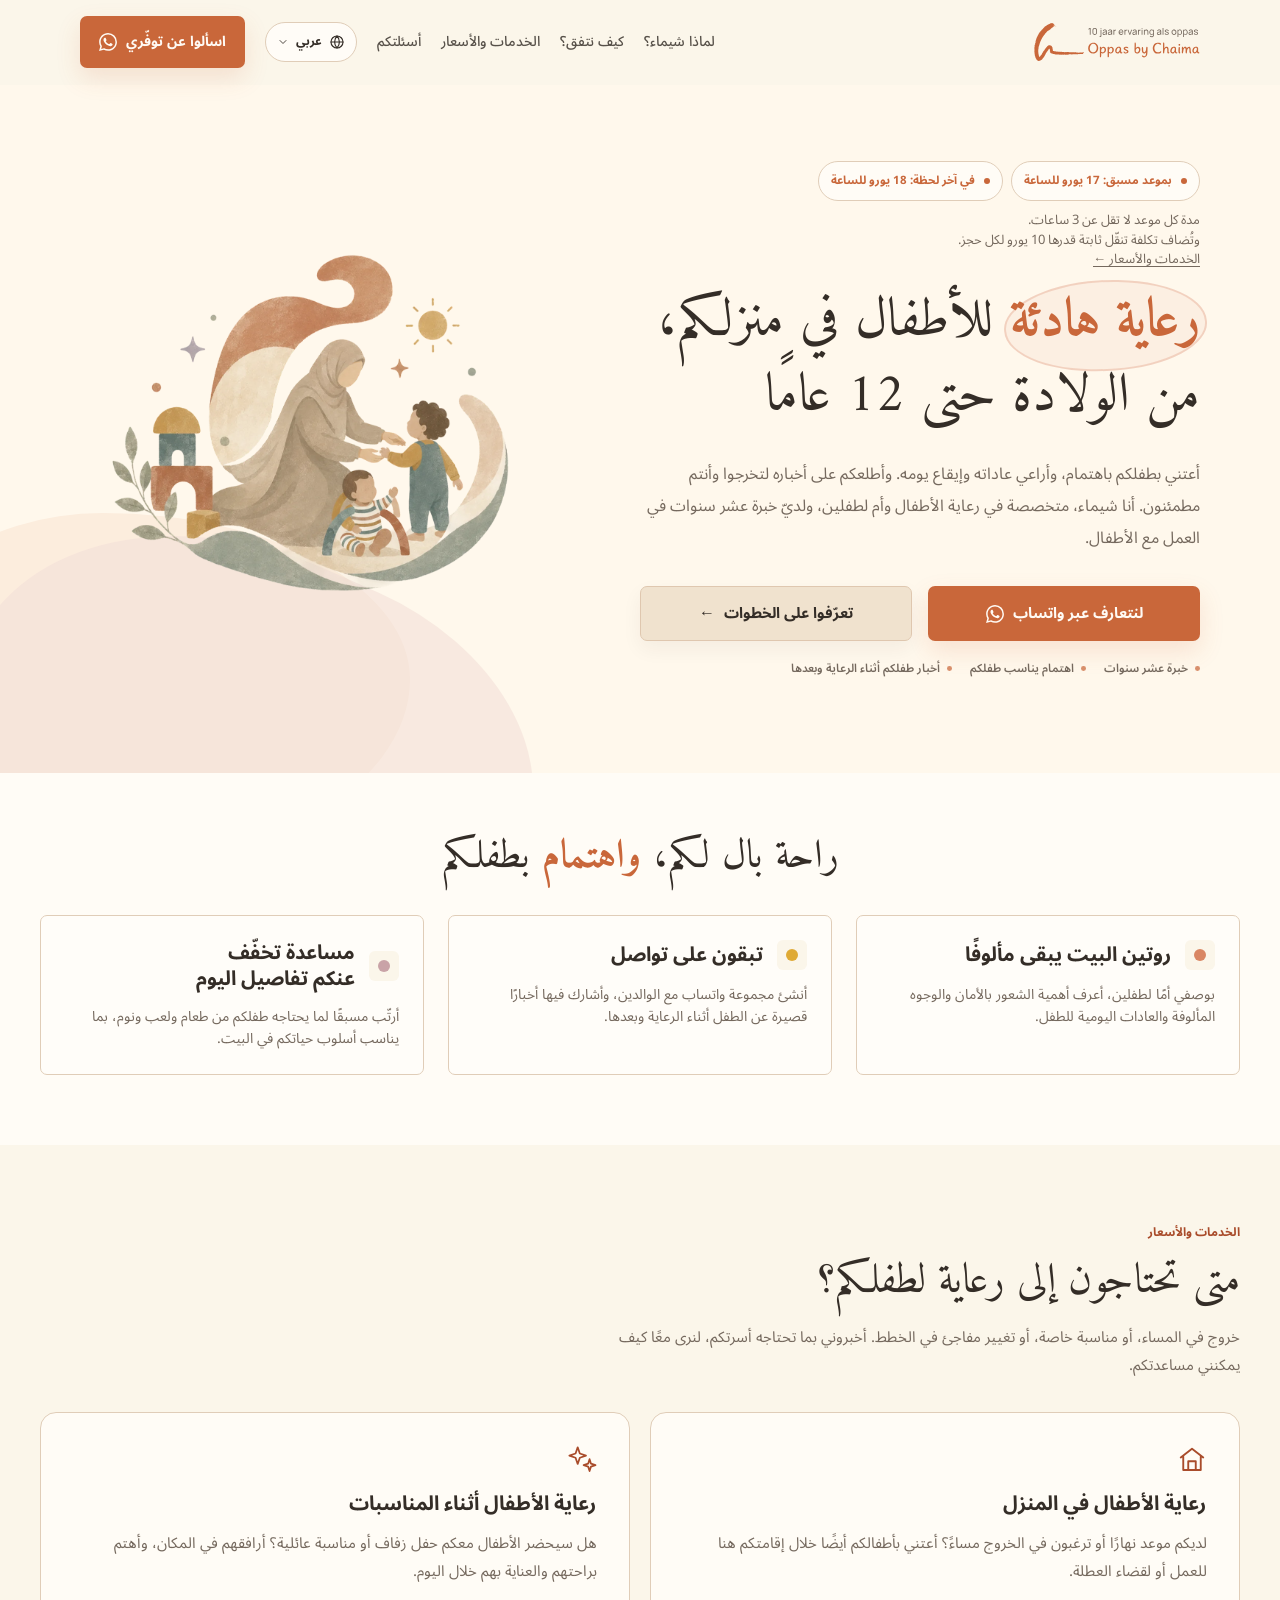
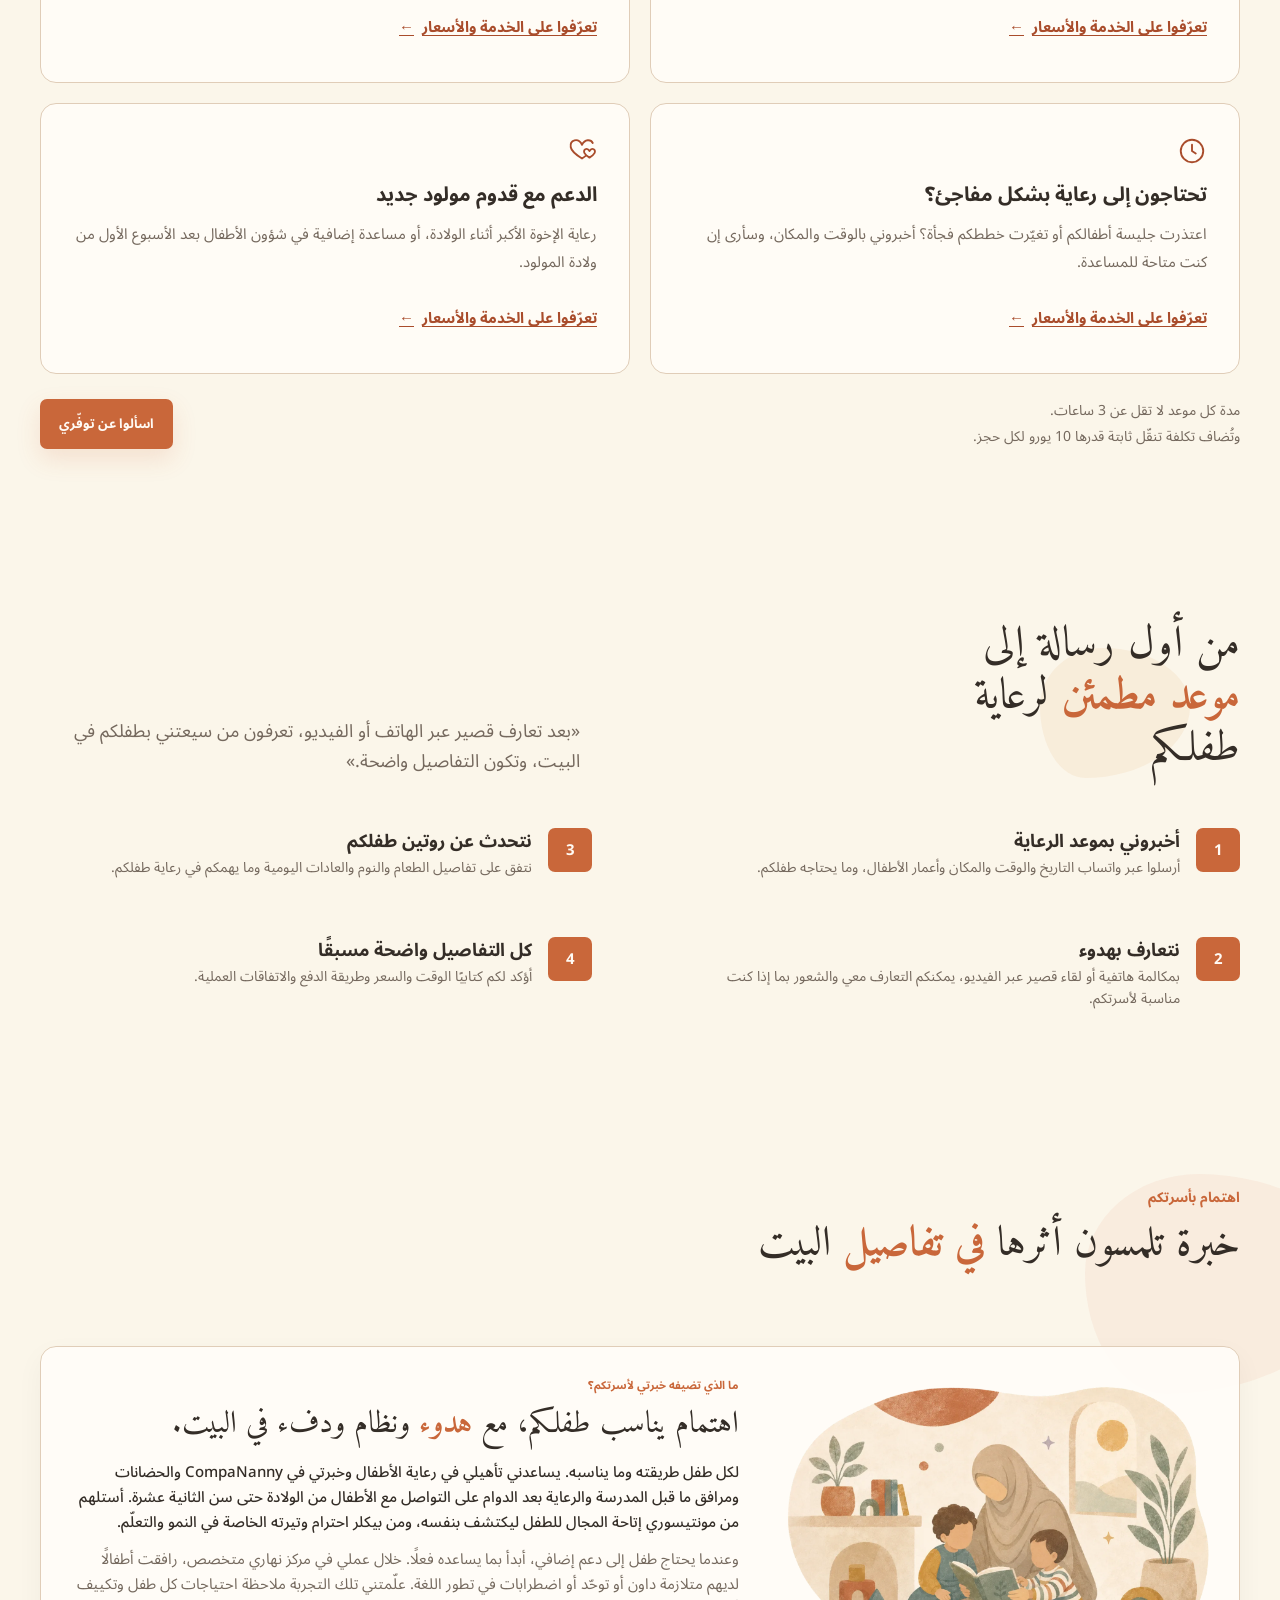
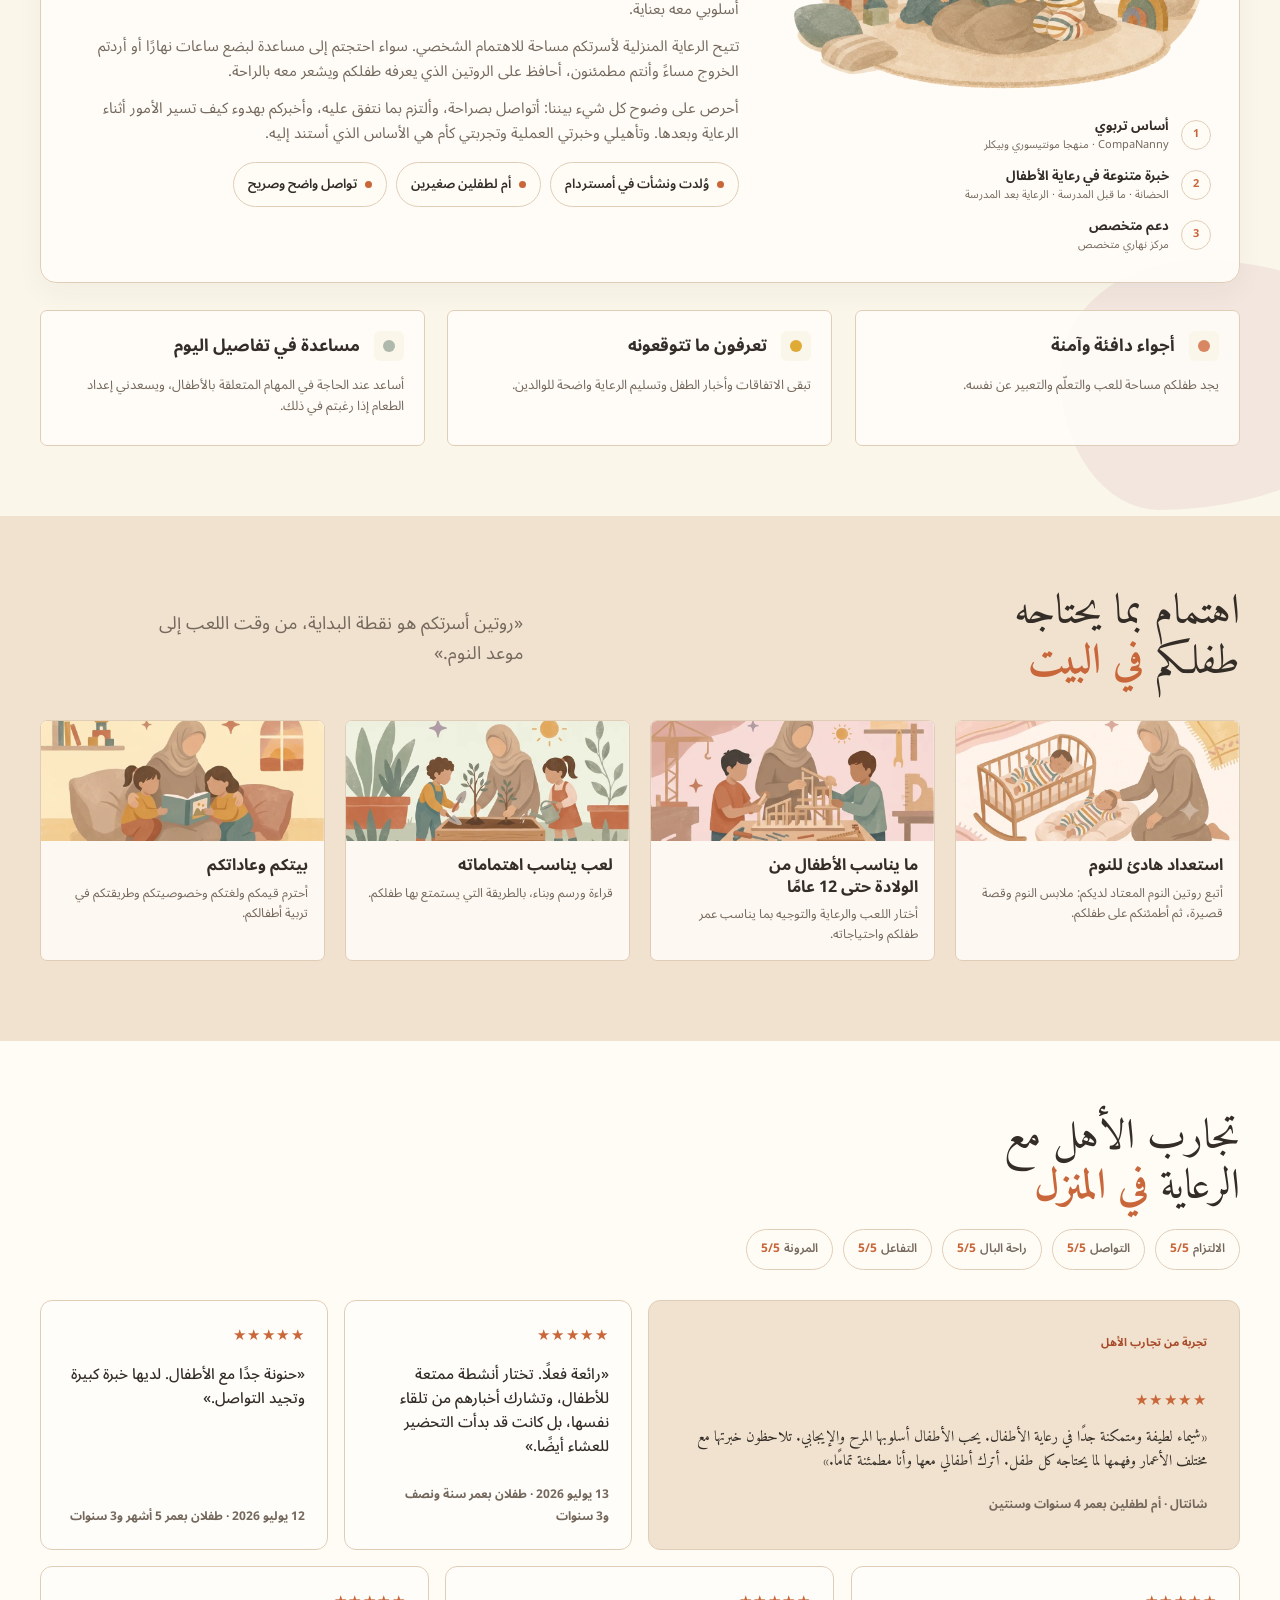
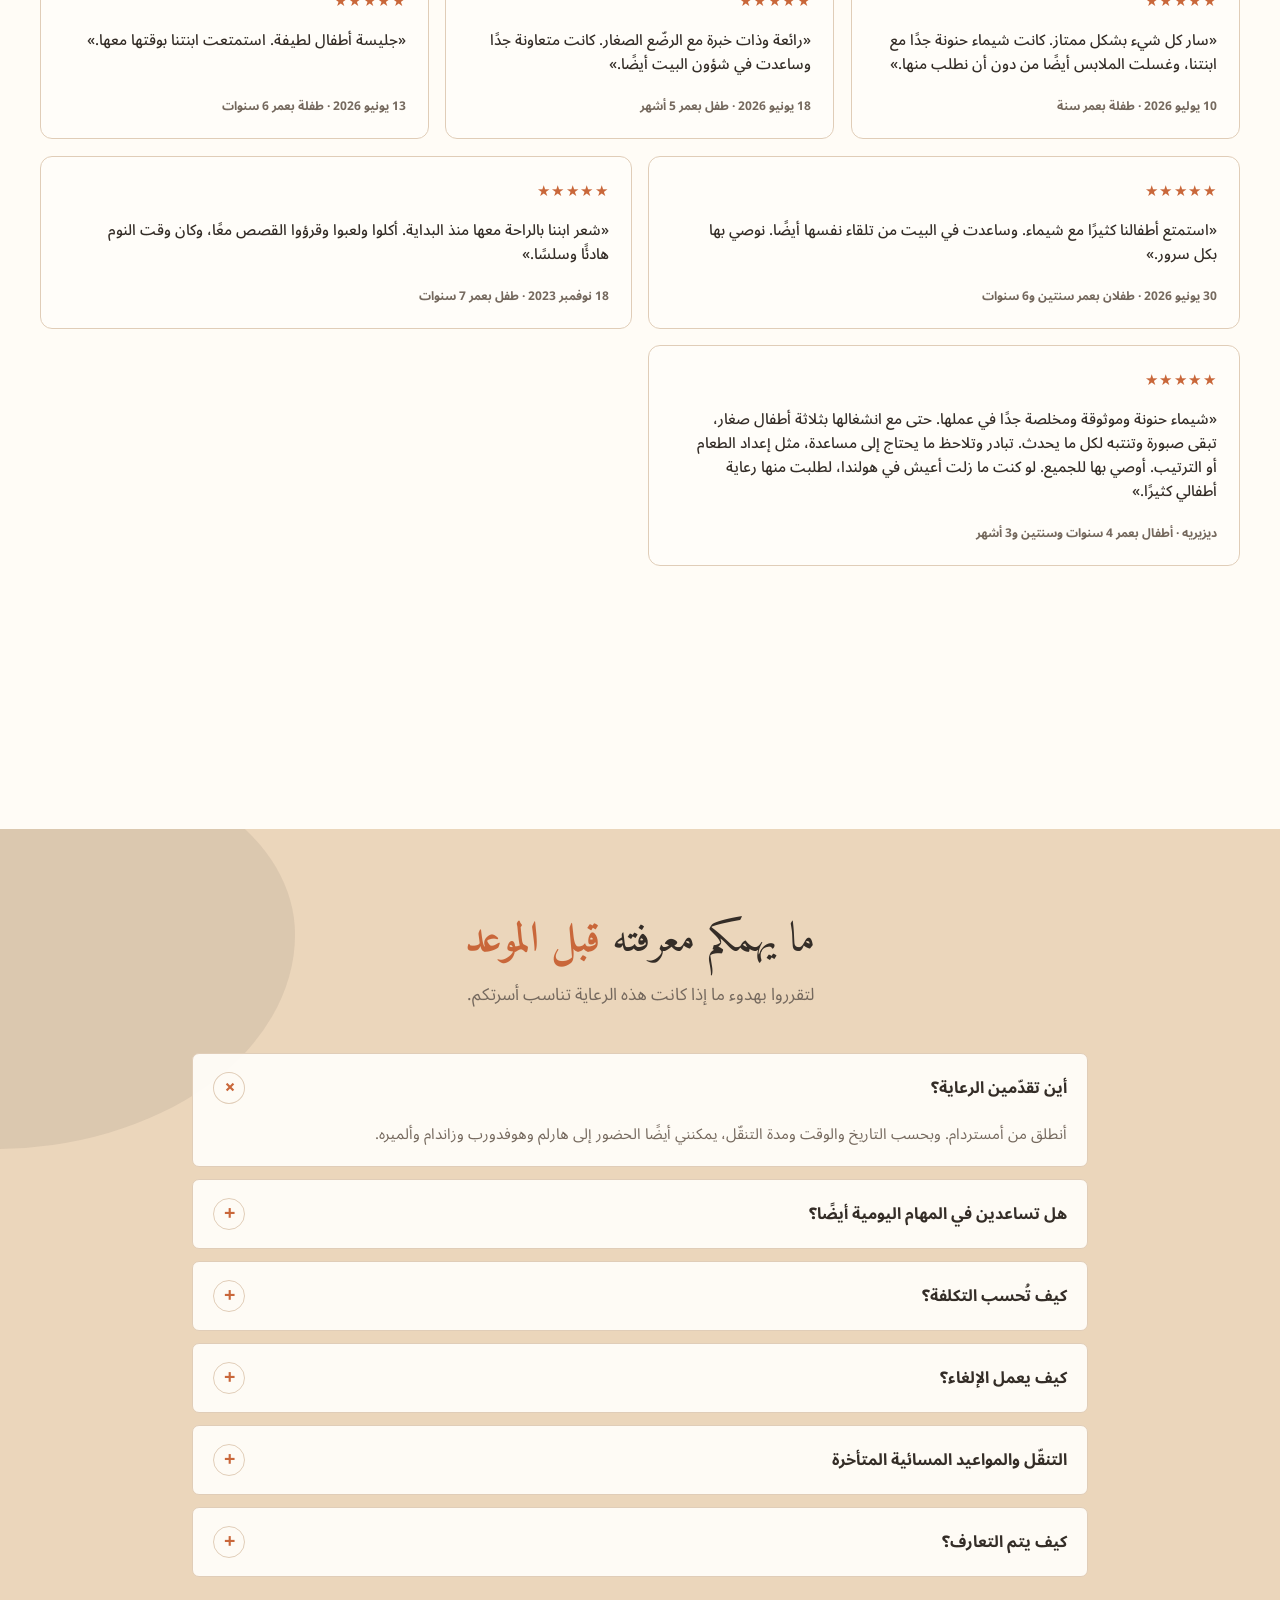
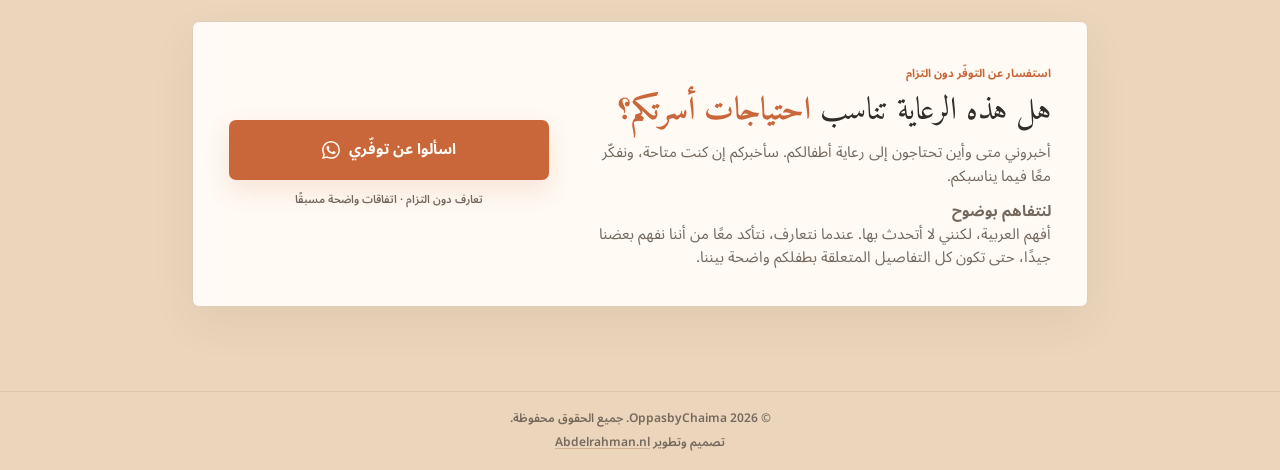
==== ar/index.html @ d1f54bb9 "Welcome expat and holiday families within regular babysitting services" ====
<!doctype html>
<html lang="ar" dir="rtl">
  <head>
    <meta charset="utf-8">
    <meta name="viewport" content="width=device-width, initial-scale=1">
    <title>رعاية الأطفال في أمستردام وما حولها | Oppas by Chaima</title>
    <meta name="description" content="رعاية شخصية للأطفال مع شيماء في أمستردام وما حولها، من الولادة حتى 12 عامًا. خبرة عشر سنوات، واتفاقات واضحة، ومعلومات متاحة بالعربية.">
    <meta name="theme-color" content="#fff8ef">
    <meta property="og:site_name" content="Oppas by Chaima">
    <meta property="og:title" content="رعاية الأطفال في أمستردام وما حولها | Oppas by Chaima">
    <meta property="og:description" content="رعاية شخصية للأطفال مع شيماء في أمستردام وما حولها، من الولادة حتى 12 عامًا. خبرة عشر سنوات، واتفاقات واضحة، ومعلومات متاحة بالعربية.">
    <meta property="og:type" content="website">
    <meta property="og:url" content="https://oppasbychaima.nl/ar/">
    <meta property="og:locale" content="ar_AR">
    <meta property="og:locale:alternate" content="en_GB">
<meta property="og:locale:alternate" content="nl_NL">
    <meta property="og:locale:alternate" content="fr_FR">
    <meta property="og:image" content="https://oppasbychaima.nl/assets/og-chaima.jpg">
    <meta property="og:image:width" content="1200">
    <meta property="og:image:height" content="630">
    <meta property="og:image:alt" content="شيماء تعتني بالأطفال في أجواء هادئة">
    <meta name="twitter:card" content="summary_large_image">
    <link rel="alternate" hreflang="nl-NL" href="https://oppasbychaima.nl/">
<link rel="alternate" hreflang="en" href="https://oppasbychaima.nl/en/">
<link rel="alternate" hreflang="fr" href="https://oppasbychaima.nl/fr/">
<link rel="alternate" hreflang="ar" href="https://oppasbychaima.nl/ar/">
<link rel="alternate" hreflang="x-default" href="https://oppasbychaima.nl/">
<link rel="canonical" href="https://oppasbychaima.nl/ar/">
    <link rel="icon" href="/assets/favicon.svg" type="image/svg+xml" sizes="any">
    <link rel="icon" href="/assets/favicon-96.png" type="image/png" sizes="96x96">
    <link rel="apple-touch-icon" href="/assets/apple-touch-icon.png" sizes="180x180">
    <link rel="preconnect" href="https://fonts.googleapis.com">
    <link rel="preconnect" href="https://fonts.gstatic.com" crossorigin>
    <link href="https://fonts.googleapis.com/css2?family=Amiri:wght@400;700&amp;family=Noto+Sans+Arabic:wght@400;500;600;700&amp;family=Fraunces:ital,opsz,wght@0,9..144,400;0,9..144,600;1,9..144,400;1,9..144,600&amp;family=Manrope:wght@400;500;600;700&amp;display=swap" rel="stylesheet">
    <link rel="stylesheet" href="/style.css?v=20261028-spacing">
    <script type="application/ld+json">
{
  "@context": "https://schema.org",
  "@graph": [
    {
      "@type": "WebSite",
      "@id": "https://oppasbychaima.nl/#website",
      "url": "https://oppasbychaima.nl/",
      "name": "Oppas by Chaima",
      "alternateName": "OppasbyChaima.nl",
      "inLanguage": [
        "nl-NL",
        "en-GB",
        "fr-FR",
        "ar"
      ]
    },
    {
      "@type": "LocalBusiness",
      "@id": "https://oppasbychaima.nl/#business",
      "url": "https://oppasbychaima.nl/",
      "name": "Oppas by Chaima",
      "description": "رعاية شخصية للأطفال مع شيماء في أمستردام وما حولها، من الولادة حتى 12 عامًا. خبرة عشر سنوات، واتفاقات واضحة، ومعلومات متاحة بالعربية.",
      "logo": "https://oppasbychaima.nl/assets/logo-lockup-v2.svg",
      "image": "https://oppasbychaima.nl/assets/og-chaima.jpg",
      "telephone": "+31648703092",
      "priceRange": "17–25 يورو للساعة",
      "founder": {
        "@id": "https://oppasbychaima.nl/#chaima"
      },
      "areaServed": [
        {
          "@type": "City",
          "name": "Amsterdam"
        },
        {
          "@type": "City",
          "name": "Haarlem"
        },
        {
          "@type": "City",
          "name": "Hoofddorp"
        },
        {
          "@type": "City",
          "name": "Zaandam"
        },
        {
          "@type": "City",
          "name": "Almere"
        }
      ],
      "contactPoint": {
        "@type": "ContactPoint",
        "telephone": "+31648703092",
        "contactType": "customer service",
        "availableLanguage": [
          "Dutch",
          "English",
          "French"
        ]
      }
    },
    {
      "@type": "Person",
      "@id": "https://oppasbychaima.nl/#chaima",
      "name": "شيماء",
      "jobTitle": "متخصصة في رعاية الأطفال",
      "knowsLanguage": [
        "nl",
        "en",
        "fr",
        "ar"
      ],
      "worksFor": {
        "@id": "https://oppasbychaima.nl/#business"
      }
    },
    {
      "@type": "WebPage",
      "@id": "https://oppasbychaima.nl/ar/#webpage",
      "url": "https://oppasbychaima.nl/ar/",
      "name": "رعاية الأطفال في أمستردام وما حولها | Oppas by Chaima",
      "description": "رعاية شخصية للأطفال مع شيماء في أمستردام وما حولها، من الولادة حتى 12 عامًا. خبرة عشر سنوات، واتفاقات واضحة، ومعلومات متاحة بالعربية.",
      "inLanguage": "ar",
      "isPartOf": {
        "@id": "https://oppasbychaima.nl/#website"
      },
      "about": {
        "@id": "https://oppasbychaima.nl/#business"
      }
    }
  ]
}
</script>
  </head>
  <body>
    <a class="skip-link" href="#main">انتقل إلى المحتوى</a>

    <header class="site-header" data-header>
      <nav class="nav container" aria-label="القائمة الرئيسية">
        <a class="brand" href="#top" aria-label="الصفحة الرئيسية لـ Oppas by Chaima">
          <img src="/assets/logo-lockup-v2.svg" width="166" height="38" alt="Oppas by Chaima — خبرة عشر سنوات في رعاية الأطفال">
        </a>

        <details class="language-switcher language-switcher-mobile">
          <summary aria-label="اختاروا اللغة، اللغة الحالية العربية"><svg class="language-globe" viewBox="0 0 24 24" aria-hidden="true"><circle cx="12" cy="12" r="9"></circle><path d="M3 12h18M12 3c2.4 2.5 3.6 5.5 3.6 9S14.4 18.5 12 21M12 3C9.6 5.5 8.4 8.5 8.4 12S9.6 18.5 12 21"></path></svg><span>عربي</span><svg class="language-chevron" viewBox="0 0 24 24" aria-hidden="true"><path d="m6 9 6 6 6-6"></path></svg></summary>
          <div class="language-options"><a href="/" lang="nl" hreflang="nl"><span class="language-flag" aria-hidden="true">🇳🇱</span><strong>NL</strong><span>Nederlands</span></a><a href="/en/" lang="en" hreflang="en"><span class="language-flag" aria-hidden="true">🇬🇧</span><strong>EN</strong><span>English</span></a><a href="/fr/" lang="fr" hreflang="fr"><span class="language-flag" aria-hidden="true">🇫🇷</span><strong>FR</strong><span>Français</span></a><a href="/ar/" lang="ar" hreflang="ar" aria-current="page"><span class="language-flag" aria-hidden="true">🇲🇦</span><strong>AR</strong><span>العربية</span></a></div>
        </details>

        <button class="nav-toggle" type="button" aria-expanded="false" aria-controls="nav-menu" data-nav-toggle>
          <span class="sr-only">افتح القائمة</span>
          <span></span>
          <span></span>
        </button>

        <div class="nav-menu" id="nav-menu" data-nav-menu>
          <a href="#vertrouwen">لماذا شيماء؟</a>
          <a href="#werkwijze">كيف نتفق؟</a>
          <a href="/ar/services/">الخدمات والأسعار</a>
          <a href="#vragen">أسئلتكم</a>
          <details class="language-switcher language-switcher-desktop">
            <summary aria-label="اختاروا اللغة، اللغة الحالية العربية"><svg class="language-globe" viewBox="0 0 24 24" aria-hidden="true"><circle cx="12" cy="12" r="9"></circle><path d="M3 12h18M12 3c2.4 2.5 3.6 5.5 3.6 9S14.4 18.5 12 21M12 3C9.6 5.5 8.4 8.5 8.4 12S9.6 18.5 12 21"></path></svg><span>عربي</span><svg class="language-chevron" viewBox="0 0 24 24" aria-hidden="true"><path d="m6 9 6 6 6-6"></path></svg></summary>
            <div class="language-options"><a href="/" lang="nl" hreflang="nl"><span class="language-flag" aria-hidden="true">🇳🇱</span><strong>NL</strong><span>Nederlands</span></a><a href="/en/" lang="en" hreflang="en"><span class="language-flag" aria-hidden="true">🇬🇧</span><strong>EN</strong><span>English</span></a><a href="/fr/" lang="fr" hreflang="fr"><span class="language-flag" aria-hidden="true">🇫🇷</span><strong>FR</strong><span>Français</span></a><a href="/ar/" lang="ar" hreflang="ar" aria-current="page"><span class="language-flag" aria-hidden="true">🇲🇦</span><strong>AR</strong><span>العربية</span></a></div>
          </details>
          <a class="btn btn-primary nav-cta" data-whatsapp="kennismaking" href="https://wa.me/31648703092?text=%D9%85%D8%B1%D8%AD%D8%A8%D9%8B%D8%A7%20%D8%B4%D9%8A%D9%85%D8%A7%D8%A1%D8%8C%20%D8%A3%D9%88%D8%AF%20%D8%A7%D9%84%D8%A7%D8%B3%D8%AA%D9%81%D8%B3%D8%A7%D8%B1%20%D8%B9%D9%86%20%D8%AA%D9%88%D9%81%D9%91%D8%B1%D9%83%20%D9%84%D8%B1%D8%B9%D8%A7%D9%8A%D8%A9%20%D8%A7%D9%84%D8%A3%D8%B7%D9%81%D8%A7%D9%84." target="_blank" rel="noopener">
            <span class="cta-long">اسألوا عن توفّري</span><span class="cta-short">اسألوا عن توفّري</span>
            <span class="wa-icon" aria-hidden="true"><svg viewBox="0 0 24 24" role="img" focusable="false"><path d="M17.472 14.382c-.297-.149-1.758-.867-2.03-.967-.273-.099-.471-.148-.67.15-.197.297-.767.966-.94 1.164-.173.199-.347.223-.644.074-.297-.148-1.255-.462-2.39-1.475-.883-.788-1.48-1.761-1.653-2.059-.173-.297-.018-.458.13-.606.134-.133.298-.347.446-.52.149-.174.198-.298.298-.497.099-.198.05-.372-.025-.521-.075-.148-.669-1.611-.916-2.206-.242-.579-.487-.5-.669-.51-.173-.009-.371-.011-.57-.011-.198 0-.52.074-.792.372-.272.297-1.04 1.016-1.04 2.479 0 1.463 1.065 2.875 1.213 3.074.149.198 2.095 3.2 5.076 4.487.709.306 1.262.489 1.694.626.712.227 1.36.195 1.872.118.571-.085 1.758-.719 2.006-1.413.248-.694.248-1.289.173-1.413-.074-.124-.272-.198-.57-.347m-5.421 7.403h-.004a9.87 9.87 0 0 1-5.031-1.378l-.361-.214-3.741.981.998-3.648-.235-.374a9.86 9.86 0 0 1-1.51-5.26c.001-5.45 4.436-9.884 9.888-9.884a9.821 9.821 0 0 1 6.988 2.895 9.825 9.825 0 0 1 2.897 6.988c-.003 5.45-4.437 9.884-9.889 9.884m8.413-18.297A11.815 11.815 0 0 0 12.05 0C5.495 0 .16 5.335.157 11.892c0 2.096.547 4.142 1.588 5.945L.057 24l6.305-1.654a11.882 11.882 0 0 0 5.683 1.448h.005c6.554 0 11.89-5.335 11.893-11.893a11.821 11.821 0 0 0-3.48-8.413Z"/></svg></span>
          </a>
        </div>
      </nav>
    </header>

    <main id="main">
      <section class="hero animate-section" id="top" aria-labelledby="hero-title">
        <div class="hero-pattern organic-bg-blob" aria-hidden="true"></div>
        <div class="container hero-grid">
          <div class="hero-content">
            <div class="hero-message">
              <div class="rate-notes reveal-item" aria-label="أسعار الساعة">
                <span>بموعد مسبق: 17 يورو للساعة</span>
                <span>في آخر لحظة: 18 يورو للساعة</span>
              </div>
              <p class="travel-note reveal-item">مدة كل موعد لا تقل عن 3 ساعات.<br>وتُضاف تكلفة تنقّل ثابتة قدرها 10 يورو لكل حجز.<br><a href="/ar/services/">الخدمات والأسعار ←</a></p>
              <h1 class="hero-title reveal-item" id="hero-title"><span class="highlight-word">رعاية هادئة</span> للأطفال في منزلكم، <span class="no-wrap">من الولادة حتى 12 عامًا</span></h1>
              <p class="hero-lead reveal-item">أعتني بطفلكم باهتمام، وأراعي عاداته وإيقاع يومه. وأطلعكم على أخباره لتخرجوا وأنتم مطمئنون. أنا شيماء، متخصصة في رعاية الأطفال وأم لطفلين، ولديّ خبرة عشر سنوات في العمل مع الأطفال.</p>
            </div>
            <div class="hero-actions reveal-item" aria-label="التواصل والتفاصيل">
              <a class="btn btn-primary" data-whatsapp="kennismaking" href="https://wa.me/31648703092?text=%D9%85%D8%B1%D8%AD%D8%A8%D9%8B%D8%A7%20%D8%B4%D9%8A%D9%85%D8%A7%D8%A1%D8%8C%20%D8%A3%D9%88%D8%AF%20%D8%A7%D9%84%D8%A7%D8%B3%D8%AA%D9%81%D8%B3%D8%A7%D8%B1%20%D8%B9%D9%86%20%D8%AA%D9%88%D9%81%D9%91%D8%B1%D9%83%20%D9%84%D8%B1%D8%B9%D8%A7%D9%8A%D8%A9%20%D8%A7%D9%84%D8%A3%D8%B7%D9%81%D8%A7%D9%84." target="_blank" rel="noopener">لنتعارف عبر واتساب <span class="wa-icon" aria-hidden="true"><svg viewBox="0 0 24 24" role="img" focusable="false"><path d="M17.472 14.382c-.297-.149-1.758-.867-2.03-.967-.273-.099-.471-.148-.67.15-.197.297-.767.966-.94 1.164-.173.199-.347.223-.644.074-.297-.148-1.255-.462-2.39-1.475-.883-.788-1.48-1.761-1.653-2.059-.173-.297-.018-.458.13-.606.134-.133.298-.347.446-.52.149-.174.198-.298.298-.497.099-.198.05-.372-.025-.521-.075-.148-.669-1.611-.916-2.206-.242-.579-.487-.5-.669-.51-.173-.009-.371-.011-.57-.011-.198 0-.52.074-.792.372-.272.297-1.04 1.016-1.04 2.479 0 1.463 1.065 2.875 1.213 3.074.149.198 2.095 3.2 5.076 4.487.709.306 1.262.489 1.694.626.712.227 1.36.195 1.872.118.571-.085 1.758-.719 2.006-1.413.248-.694.248-1.289.173-1.413-.074-.124-.272-.198-.57-.347m-5.421 7.403h-.004a9.87 9.87 0 0 1-5.031-1.378l-.361-.214-3.741.981.998-3.648-.235-.374a9.86 9.86 0 0 1-1.51-5.26c.001-5.45 4.436-9.884 9.888-9.884a9.821 9.821 0 0 1 6.988 2.895 9.825 9.825 0 0 1 2.897 6.988c-.003 5.45-4.437 9.884-9.889 9.884m8.413-18.297A11.815 11.815 0 0 0 12.05 0C5.495 0 .16 5.335.157 11.892c0 2.096.547 4.142 1.588 5.945L.057 24l6.305-1.654a11.882 11.882 0 0 0 5.683 1.448h.005c6.554 0 11.89-5.335 11.893-11.893a11.821 11.821 0 0 0-3.48-8.413Z"/></svg></span></a>
              <a class="btn btn-secondary hero-secondary" href="#werkwijze">تعرّفوا على الخطوات <span class="arrow-icon" aria-hidden="true">←</span></a>
            </div>
            <ul class="hero-assurances reveal-item" aria-label="ما يمكنكم توقعه"><li>خبرة عشر سنوات</li><li>اهتمام يناسب طفلكم</li><li>أخبار طفلكم أثناء الرعاية وبعدها</li></ul>
          </div>
          <figure class="hero-visual reveal-item"><img src="/assets/hero-transparent.webp" width="1260" height="954" alt="رسم لشيماء وهي تعتني بطفلين في المنزل" fetchpriority="high"></figure>
        </div>
      </section>

      <section class="trust section animate-section" id="vertrouwen" aria-labelledby="trust-title">
        <div class="container">
          <div class="section-heading center reveal-item"><h2 id="trust-title">راحة بال لكم، <span class="text-accent">واهتمام</span> بطفلكم</h2><p class="mobile-only">يحافظ طفلكم على روتينه المألوف في البيت، وتبقون على اطلاع بأخباره أثناء الرعاية وبعدها.</p></div>
          <div class="card-grid three">
            <article class="trust-card interactive-card reveal-item"><span class="icon-chip dot-peach" aria-hidden="true"></span><h3>روتين البيت يبقى مألوفًا</h3><p>بوصفي أمًا لطفلين، أعرف أهمية الشعور بالأمان والوجوه المألوفة والعادات اليومية للطفل.</p></article>
            <article class="trust-card interactive-card reveal-item"><span class="icon-chip dot-gold" aria-hidden="true"></span><h3>تبقون على تواصل</h3><p>أنشئ مجموعة واتساب مع الوالدين، وأشارك فيها أخبارًا قصيرة عن الطفل أثناء الرعاية وبعدها.</p></article>
            <article class="trust-card interactive-card reveal-item"><span class="icon-chip dot-rose" aria-hidden="true"></span><h3><span class="desktop-label">مساعدة تخفّف عنكم تفاصيل اليوم</span><span class="mobile-label">مساعدة في تفاصيل اليوم</span></h3><p>أرتّب مسبقًا لما يحتاجه طفلكم من طعام ولعب ونوم، بما يناسب أسلوب حياتكم في البيت.</p></article>
          </div>
        </div>
      </section>

<section class="section services-overview" id="diensten" aria-labelledby="services-title">
<div class="container">
<div class="services-heading">
<p class="service-eyebrow">الخدمات والأسعار</p>
<h2 id="services-title">متى تحتاجون إلى رعاية لطفلكم؟</h2>
<p>خروج في المساء، أو مناسبة خاصة، أو تغيير مفاجئ في الخطط. أخبروني بما تحتاجه أسرتكم، لنرى معًا كيف يمكنني مساعدتكم.</p>
</div>
<div class="services-grid">
<article class="service-card">
<span class="service-icon" aria-hidden="true"><svg viewBox="0 0 24 24" fill="none" stroke="currentColor" stroke-width="1.5" stroke-linecap="round" stroke-linejoin="round" focusable="false"><path d="m3 10 9-7 9 7M5 9v11h14V9M9 20v-7h6v7"/></svg></span>
<h3>رعاية الأطفال في المنزل</h3>
<p>لديكم موعد نهارًا أو ترغبون في الخروج مساءً؟ أعتني بأطفالكم أيضًا خلال إقامتكم هنا للعمل أو لقضاء العطلة.</p>
<a class="service-link" href="/ar/services/#thuis">تعرّفوا على الخدمة والأسعار <span aria-hidden="true">←</span>
</a>
</article>
<article class="service-card">
<span class="service-icon" aria-hidden="true"><svg viewBox="0 0 24 24" fill="none" stroke="currentColor" stroke-width="1.5" stroke-linecap="round" stroke-linejoin="round" focusable="false"><path d="m9 3 1.8 5.2L16 10l-5.2 1.8L9 17l-1.8-5.2L2 10l5.2-1.8L9 3ZM19 13l1.2 3.8L24 18l-3.8 1.2L19 23l-1.2-3.8L14 18l3.8-1.2L19 13Z" transform="translate(0 -1) scale(.95)"/></svg></span>
<h3>رعاية الأطفال أثناء المناسبات</h3>
<p>هل سيحضر الأطفال معكم حفل زفاف أو مناسبة عائلية؟ أرافقهم في المكان، وأهتم براحتهم والعناية بهم خلال اليوم.</p>
<a class="service-link" href="/ar/services/#gelegenheden">تعرّفوا على الخدمة والأسعار <span aria-hidden="true">←</span>
</a>
</article>
<article class="service-card">
<span class="service-icon" aria-hidden="true"><svg viewBox="0 0 24 24" fill="none" stroke="currentColor" stroke-width="1.5" stroke-linecap="round" stroke-linejoin="round" focusable="false"><circle cx="12" cy="12" r="9"/><path d="M12 7v5l3 2"/></svg></span>
<h3>تحتاجون إلى رعاية بشكل مفاجئ؟</h3>
<p>اعتذرت جليسة أطفالكم أو تغيّرت خططكم فجأة؟ أخبروني بالوقت والمكان، وسأرى إن كنت متاحة للمساعدة.</p>
<a class="service-link" href="/ar/services/#onverwacht">تعرّفوا على الخدمة والأسعار <span aria-hidden="true">←</span>
</a>
</article>
<article class="service-card">
<span class="service-icon" aria-hidden="true"><svg viewBox="0 0 24 24" fill="none" stroke="currentColor" stroke-width="1.5" stroke-linecap="round" stroke-linejoin="round" focusable="false"><path d="M12 7C9 1 2 3 3 9c.5 3 5 6.5 9 9 1.1-.7 2.2-1.5 3.2-2.3M12 7c2.3-4.6 7-4.5 8.6-1.4"/><path d="M18 12c-2-3.3-5.5-1-4 1.7.6 1.1 2.1 2.4 4 3.6 1.9-1.2 3.4-2.5 4-3.6 1.5-2.7-2-5-4-1.7Z"/></svg></span>
<h3>الدعم مع قدوم مولود جديد</h3>
<p>رعاية الإخوة الأكبر أثناء الولادة، أو مساعدة إضافية في شؤون الأطفال بعد الأسبوع الأول من ولادة المولود.</p>
<a class="service-link" href="/ar/services/#geboorte">تعرّفوا على الخدمة والأسعار <span aria-hidden="true">←</span>
</a>
</article>
</div>
<div class="services-footer">
<p>مدة كل موعد لا تقل عن 3 ساعات.<br>وتُضاف تكلفة تنقّل ثابتة قدرها 10 يورو لكل حجز.</p>
<a class="btn btn-primary" data-whatsapp="kennismaking" href="https://wa.me/31648703092?text=%D9%85%D8%B1%D8%AD%D8%A8%D9%8B%D8%A7%20%D8%B4%D9%8A%D9%85%D8%A7%D8%A1%D8%8C%20%D8%A3%D9%88%D8%AF%20%D8%A7%D9%84%D8%A7%D8%B3%D8%AA%D9%81%D8%B3%D8%A7%D8%B1%20%D8%B9%D9%86%20%D8%AA%D9%88%D9%81%D9%91%D8%B1%D9%83%20%D9%84%D8%B1%D8%B9%D8%A7%D9%8A%D8%A9%20%D8%A7%D9%84%D8%A3%D8%B7%D9%81%D8%A7%D9%84.">اسألوا عن توفّري</a>
</div>
</div>
</section>
      <section class="process section animate-section" id="werkwijze" aria-labelledby="process-title">
        <div class="process-orb organic-bg-blob" aria-hidden="true"></div>
        <div class="container split-heading"><h2 class="reveal-item" id="process-title">من أول رسالة إلى <span class="text-accent">موعد مطمئن</span> لرعاية طفلكم</h2><p class="section-note handwritten reveal-item">«بعد تعارف قصير عبر الهاتف أو الفيديو، تعرفون من سيعتني بطفلكم في البيت، وتكون التفاصيل واضحة.»</p></div>
        <div class="container process-grid">
          <article class="step-card reveal-item"><span>1</span><div><h3>أخبروني بموعد الرعاية</h3><p>أرسلوا عبر واتساب التاريخ والوقت والمكان وأعمار الأطفال، وما يحتاجه طفلكم.</p></div></article>
          <article class="step-card reveal-item"><span>2</span><div><h3>نتعارف بهدوء</h3><p>بمكالمة هاتفية أو لقاء قصير عبر الفيديو، يمكنكم التعارف معي والشعور بما إذا كنت مناسبة لأسرتكم.</p></div></article>
          <article class="step-card reveal-item"><span>3</span><div><h3>نتحدث عن روتين طفلكم</h3><p>نتفق على تفاصيل الطعام والنوم والعادات اليومية وما يهمكم في رعاية طفلكم.</p></div></article>
          <article class="step-card reveal-item"><span>4</span><div><h3>كل التفاصيل واضحة مسبقًا</h3><p>أؤكد لكم كتابيًا الوقت والسعر وطريقة الدفع والاتفاقات العملية.</p></div></article>
        </div>
      </section>

      <section class="about section animate-section" id="over-chaima" aria-labelledby="about-title">
        <div class="about-shape about-shape-top organic-bg-blob" aria-hidden="true"></div><div class="about-shape about-shape-bottom organic-bg-blob" aria-hidden="true"></div>
        <div class="container">
          <header class="about-heading reveal-item"><p class="eyebrow">اهتمام بأسرتكم</p><h2 id="about-title">خبرة تلمسون أثرها <span class="text-accent">في تفاصيل</span> البيت</h2><p class="about-intro">أراعي عمر طفلكم وشخصيته وعادات أسرتكم. أنا شيماء، عمري 25 عامًا، وُلدت ونشأت في أمستردام، وأنا أم لطفلين صغيرين.</p></header>
          <div class="about-story reveal-item">
            <div class="about-media">
              <div class="about-image"><img src="/assets/over-mij.webp" width="1400" height="1050" alt="رسم لشيماء تقرأ مع طفلين في المنزل" loading="lazy"></div>
              <ol class="experience-path" aria-label="خبرتي في ثلاث محطات">
                <li><span aria-hidden="true">1</span><div><strong>أساس تربوي</strong><small>CompaNanny · منهجا مونتيسوري وبيكلر</small></div></li>
                <li><span aria-hidden="true">2</span><div><strong>خبرة متنوعة في رعاية الأطفال</strong><small>الحضانة · ما قبل المدرسة · الرعاية بعد المدرسة</small></div></li>
                <li><span aria-hidden="true">3</span><div><strong>دعم متخصص</strong><small>مركز نهاري متخصص</small></div></li>
              </ol>
            </div>
            <div class="about-copy">
              <p class="eyebrow"><span class="desktop-label">ما الذي تضيفه خبرتي لأسرتكم؟</span><span class="mobile-label">ما تلمسونه في البيت</span></p>
              <h3>اهتمام يناسب طفلكم، مع <span class="text-accent">هدوء</span> ونظام ودفء في البيت.</h3>
              <p class="experience-lead">لكل طفل طريقته وما يناسبه. يساعدني تأهيلي في رعاية الأطفال وخبرتي في CompaNanny والحضانات ومرافق ما قبل المدرسة والرعاية بعد الدوام على التواصل مع الأطفال من الولادة حتى سن الثانية عشرة. أستلهم من مونتيسوري إتاحة المجال للطفل ليكتشف بنفسه، ومن بيكلر احترام وتيرته الخاصة في النمو والتعلّم.</p>
              <div class="about-extra" id="about-extra-ar">
                <p>وعندما يحتاج طفل إلى دعم إضافي، أبدأ بما يساعده فعلًا. خلال عملي في مركز نهاري متخصص، رافقت أطفالًا لديهم متلازمة داون أو توحّد أو اضطرابات في تطور اللغة. علّمتني تلك التجربة ملاحظة احتياجات كل طفل وتكييف أسلوبي معه بعناية.</p>
                <p>تتيح الرعاية المنزلية لأسرتكم مساحة للاهتمام الشخصي. سواء احتجتم إلى مساعدة لبضع ساعات نهارًا أو أردتم الخروج مساءً وأنتم مطمئنون، أحافظ على الروتين الذي يعرفه طفلكم ويشعر معه بالراحة.</p>
                <p>أحرص على وضوح كل شيء بيننا: أتواصل بصراحة، وألتزم بما نتفق عليه، وأخبركم بهدوء كيف تسير الأمور أثناء الرعاية وبعدها. وتأهيلي وخبرتي العملية وتجربتي كأم هي الأساس الذي أستند إليه.</p>
              </div>
              <button class="about-toggle" type="button" aria-expanded="false" aria-controls="about-extra-ar" data-more-label="اقرؤوا كيف تساعد خبرتي أسرتكم" data-less-label="عرض أقل">اقرؤوا كيف تساعد خبرتي أسرتكم</button>
              <ul class="identity-list" aria-label="لمحة عن شيماء"><li>وُلدت ونشأت في أمستردام</li><li>أم لطفلين صغيرين</li><li>تواصل واضح وصريح</li></ul>
            </div>
          </div>
          <div class="about-proof card-grid three">
            <article class="trust-card interactive-card reveal-item"><span class="icon-chip dot-peach" aria-hidden="true"></span><h3>أجواء دافئة وآمنة</h3><p>يجد طفلكم مساحة للعب والتعلّم والتعبير عن نفسه.</p></article>
            <article class="trust-card interactive-card reveal-item"><span class="icon-chip dot-gold" aria-hidden="true"></span><h3>تعرفون ما تتوقعونه</h3><p>تبقى الاتفاقات وأخبار الطفل وتسليم الرعاية واضحة للوالدين.</p></article>
            <article class="trust-card interactive-card reveal-item"><span class="icon-chip dot-clay" aria-hidden="true"></span><h3>مساعدة في تفاصيل اليوم</h3><p>أساعد عند الحاجة في المهام المتعلقة بالأطفال، ويسعدني إعداد الطعام إذا رغبتم في ذلك.</p></article>
          </div>
        </div>
      </section>

      <section class="details section animate-section" id="details" aria-labelledby="details-title">
        <div class="container split-heading compact-heading"><h2 class="reveal-item" id="details-title">اهتمام بما يحتاجه طفلكم <span class="text-accent">في البيت</span></h2><p class="section-note handwritten reveal-item">«روتين أسرتكم هو نقطة البداية، من وقت اللعب إلى موعد النوم.»</p></div>
        <div class="container card-grid four">
          <article class="detail-card interactive-card reveal-item"><img class="detail-card-image" src="/assets/bedtijd-en-rust.webp" width="900" height="503" alt="شيماء تهيّئ طفلين صغيرين للنوم بهدوء" loading="lazy"><div class="detail-card-copy"><h3>استعداد هادئ للنوم</h3><p>أتبع روتين النوم المعتاد لديكم: ملابس النوم وقصة قصيرة، ثم أطمئنكم على طفلكم.</p></div></article>
          <article class="detail-card interactive-card reveal-item"><img class="detail-card-image" src="/assets/0-tot-12-jaar.webp" width="900" height="502" alt="شيماء تشارك أطفالًا أكبر سنًا نشاطًا إبداعيًا" loading="lazy"><div class="detail-card-copy"><h3>ما يناسب الأطفال من الولادة حتى 12 عامًا</h3><p>أختار اللعب والرعاية والتوجيه بما يناسب عمر طفلكم واحتياجاته.</p></div></article>
          <article class="detail-card interactive-card reveal-item"><img class="detail-card-image" src="/assets/spelen-en-leren.webp" width="900" height="503" alt="شيماء تغرس شجرة صغيرة مع طفلين" loading="lazy"><div class="detail-card-copy"><h3>لعب يناسب اهتماماته</h3><p>قراءة ورسم وبناء، بالطريقة التي يستمتع بها طفلكم.</p></div></article>
          <article class="detail-card interactive-card reveal-item"><img class="detail-card-image" src="/assets/gezinsritme.webp" width="900" height="502" alt="شيماء تقرأ كتابًا مع طفلين في المنزل" loading="lazy"><div class="detail-card-copy"><h3>بيتكم وعاداتكم</h3><p>أحترم قيمكم ولغتكم وخصوصيتكم وطريقتكم في تربية أطفالكم.</p></div></article>
        </div>
      </section>

      <section class="reviews section animate-section" id="reviews" aria-labelledby="reviews-title">
        <div class="container reviews-heading"><h2 class="reveal-item" id="reviews-title">تجارب الأهل مع الرعاية <span class="text-accent">في المنزل</span></h2></div>
        <div class="container rating-row reveal-item" aria-label="تقييم الأهل لجوانب الرعاية"><span>الالتزام <strong>5/5</strong></span><span>التواصل <strong>5/5</strong></span><span>راحة البال <strong>5/5</strong></span><span>التفاعل <strong>5/5</strong></span><span>المرونة <strong>5/5</strong></span></div>
        <div class="container review-grid" id="review-grid-ar" aria-label="تجارب الأهل">
          <article class="review-card review-featured review-mobile-primary interactive-card reveal-item"><span class="review-label">تجربة من تجارب الأهل</span><span class="stars" aria-label="5 من 5 نجوم">★★★★★</span><p>«شيماء لطيفة ومتمكنة جدًا في رعاية الأطفال. يحب الأطفال أسلوبها المرح والإيجابي. تلاحظون خبرتها مع مختلف الأعمار وفهمها لما يحتاجه كل طفل. أترك أطفالي معها وأنا مطمئنة تمامًا.»</p><small>شانتال · أم لطفلين بعمر 4 سنوات وسنتين</small></article>
          <article class="review-card interactive-card reveal-item"><span class="stars" aria-label="5 من 5 نجوم">★★★★★</span><p>«رائعة فعلًا. تختار أنشطة ممتعة للأطفال، وتشارك أخبارهم من تلقاء نفسها، بل كانت قد بدأت التحضير للعشاء أيضًا.»</p><small>13 يوليو 2026 · طفلان بعمر سنة ونصف و3 سنوات</small></article>
          <article class="review-card interactive-card reveal-item"><span class="stars" aria-label="5 من 5 نجوم">★★★★★</span><p>«حنونة جدًا مع الأطفال. لديها خبرة كبيرة وتجيد التواصل.»</p><small>12 يوليو 2026 · طفلان بعمر 5 أشهر و3 سنوات</small></article>
          <article class="review-card interactive-card reveal-item"><span class="stars" aria-label="5 من 5 نجوم">★★★★★</span><p>«سار كل شيء بشكل ممتاز. كانت شيماء حنونة جدًا مع ابنتنا، وغسلت الملابس أيضًا من دون أن نطلب منها.»</p><small>10 يوليو 2026 · طفلة بعمر سنة</small></article>
          <article class="review-card interactive-card reveal-item"><span class="stars" aria-label="5 من 5 نجوم">★★★★★</span><p>«رائعة وذات خبرة مع الرضّع الصغار. كانت متعاونة جدًا وساعدت في شؤون البيت أيضًا.»</p><small>18 يونيو 2026 · طفل بعمر 5 أشهر</small></article>
          <article class="review-card interactive-card reveal-item"><span class="stars" aria-label="5 من 5 نجوم">★★★★★</span><p>«جليسة أطفال لطيفة. استمتعت ابنتنا بوقتها معها.»</p><small>13 يونيو 2026 · طفلة بعمر 6 سنوات</small></article>
          <article class="review-card interactive-card reveal-item"><span class="stars" aria-label="5 من 5 نجوم">★★★★★</span><p>«استمتع أطفالنا كثيرًا مع شيماء. وساعدت في البيت من تلقاء نفسها أيضًا. نوصي بها بكل سرور.»</p><small>30 يونيو 2026 · طفلان بعمر سنتين و6 سنوات</small></article>
          <article class="review-card interactive-card reveal-item"><span class="stars" aria-label="5 من 5 نجوم">★★★★★</span><p>«شعر ابننا بالراحة معها منذ البداية. أكلوا ولعبوا وقرؤوا القصص معًا، وكان وقت النوم هادئًا وسلسًا.»</p><small>18 نوفمبر 2023 · طفل بعمر 7 سنوات</small></article>
          <article class="review-card review-mobile-primary interactive-card reveal-item"><span class="stars" aria-label="5 من 5 نجوم">★★★★★</span><p>«شيماء حنونة وموثوقة ومخلصة جدًا في عملها. حتى مع انشغالها بثلاثة أطفال صغار، تبقى صبورة وتنتبه لكل ما يحدث. تبادر وتلاحظ ما يحتاج إلى مساعدة، مثل إعداد الطعام أو الترتيب. أوصي بها للجميع. لو كنت ما زلت أعيش في هولندا، لطلبت منها رعاية أطفالي كثيرًا.»</p><small>ديزيريه · أطفال بعمر 4 سنوات وسنتين و3 أشهر</small></article>
          <article class="review-card review-mobile-primary interactive-card reveal-item"><span class="stars" aria-label="5 من 5 نجوم">★★★★★</span><p>«وجدت شيماء دافئة وحنونة جدًا. لديها خبرة ومرونة، واعتنت بولديّ كثيرًا منذ أن كانا رضيعين. يحبّانها، وكنت أتركهما معها براحة بال. والآن بعد دخولهما المدرسة، لم نعد نحتاج إلى جليسة بالقدر نفسه، لكنني أوصي بها من القلب وأثق بها دائمًا مع أطفالي.»</p><small>ياسمين · أم لولدين · بدأت رعايتهما بعمر 8 أشهر و3 سنوات ونصف</small></article>
          <article class="review-card interactive-card reveal-item"><span class="stars" aria-label="5 من 5 نجوم">★★★★★</span><p>«كانت شيماء رائعة! كانت هذه المرة الثانية فقط التي نستعين فيها بجليسة أطفال، لذلك كنا متوترين قليلًا. شيماء تعرف ما تفعله ولديها خبرة كبيرة، وهي لطيفة وتجيد التواصل. نوصي بها بشدة!»</p><small>21 يوليو 2026 · طفل بعمر 5 أشهر</small></article>
        </div>
        <div class="container reviews-toggle-row"><button class="reviews-toggle" type="button" aria-expanded="false" aria-controls="review-grid-ar" data-more-label="اقرؤوا المزيد من تجارب الأهل" data-less-label="عرض تجارب أقل">اقرؤوا المزيد من تجارب الأهل</button></div>
      </section>

      <section class="faq section animate-section" id="vragen" aria-labelledby="faq-title">
        <div class="faq-shape organic-bg-blob" aria-hidden="true"></div>
        <div class="container">
          <div class="section-heading center reveal-item"><h2 id="faq-title">ما يهمكم معرفته <span class="text-accent">قبل الموعد</span></h2><p>لتقرروا بهدوء ما إذا كانت هذه الرعاية تناسب أسرتكم.</p></div>
          <div class="faq-list reveal-item">
            <article class="faq-item is-open"><button class="faq-header" type="button" aria-expanded="true" aria-controls="faq-answer-1"><span>أين تقدّمين الرعاية؟</span><span class="faq-icon" aria-hidden="true">+</span></button><div class="faq-content" id="faq-answer-1"><p>أنطلق من أمستردام. وبحسب التاريخ والوقت ومدة التنقّل، يمكنني أيضًا الحضور إلى هارلم وهوفدورب وزاندام وألميره.</p></div></article>
            <article class="faq-item"><button class="faq-header" type="button" aria-expanded="false" aria-controls="faq-answer-2"><span>هل تساعدين في المهام اليومية أيضًا؟</span><span class="faq-icon" aria-hidden="true">+</span></button><div class="faq-content" id="faq-answer-2"><p>نعم، في المهام المتعلقة بالأطفال، مثل إعداد طعامهم وترتيب ألعابهم وغسل ملابسهم. ويمكن الاتفاق على الطبخ أيضًا.</p></div></article>
            <article class="faq-item"><button class="faq-header" type="button" aria-expanded="false" aria-controls="faq-answer-3"><span>كيف تُحسب التكلفة؟</span><span class="faq-icon" aria-hidden="true">+</span></button><div class="faq-content" id="faq-answer-3"><p>الأسعار بالساعة، والحد الأدنى لكل موعد 3 ساعات. الرعاية المنزلية المتفق عليها مسبقًا بسعر 17 يورو للساعة، والرعاية المطلوبة في آخر لحظة بسعر 18 يورو للساعة. أما الرعاية أثناء المناسبات أو الدعم الأسري في الظروف الخاصة فسعرها 25 يورو للساعة.<br><a class="service-link" href="/ar/services/">الخدمات والأسعار ←</a></p></div></article>
<article class="faq-item">
<button class="faq-header" type="button" aria-expanded="false" aria-controls="faq-answer-cancel">
<span>كيف يعمل الإلغاء؟</span>
<span class="faq-icon" aria-hidden="true">+</span>
</button>
<div class="faq-content" id="faq-answer-cancel">
<p>يمكنكم إلغاء الموعد مجانًا حتى ساعة قبل وقت البدء المتفق عليه. وإذا ألغيتم خلال الساعة الأخيرة، تدفعون قيمة ساعة واحدة بالسعر المتفق عليه، بدلًا من تكلفة الموعد كاملًا. وإذا اضطررت أنا للإلغاء خلال الساعة الأخيرة، أهديكم الساعة الأولى من موعدكم القادم، بشرط أن تزيد مدته على 4 ساعات.</p>
</div>
</article><article class="faq-item">
<button class="faq-header" type="button" aria-expanded="false" aria-controls="faq-answer-travel">
<span>التنقّل والمواعيد المسائية المتأخرة</span>
<span class="faq-icon" aria-hidden="true">+</span>
</button>
<div class="faq-content" id="faq-answer-travel">
<p>رسوم التنقّل 10 يورو لكل موعد، وتشمل الذهاب والعودة ضمن نطاق عملي المعتاد. وإذا انتهى الموعد في الساعة 23:00 أو بعدها، تتكفلون أيضًا بتكلفة سيارة أجرة لعودتي إلى المنزل، بالإضافة إلى رسوم التنقّل. وهذا شرط لهذه المواعيد نتفق عليه مسبقًا. وللمواقع خارج النطاق المعتاد، أؤكد تكلفة التنقّل قبل الموعد.</p>
</div>
</article>            <article class="faq-item"><button class="faq-header" type="button" aria-expanded="false" aria-controls="faq-answer-4"><span>كيف يتم التعارف؟</span><span class="faq-icon" aria-hidden="true">+</span></button><div class="faq-content" id="faq-answer-4"><p>نتحدث قليلًا عبر الهاتف أو الفيديو. يمكنكم طرح أسئلتكم، ونتحدث عن روتين أسرتكم، لتعرفوا مسبقًا من سيعتني بطفلكم في البيت.</p></div></article>
          </div>
          <div class="final-card reveal-item" id="contact">
            <div class="final-card-copy"><span class="eyebrow">استفسار عن التوفّر دون التزام</span><h3>هل هذه الرعاية تناسب <span class="text-accent">احتياجات أسرتكم؟</span></h3><p>أخبروني متى وأين تحتاجون إلى رعاية أطفالكم. سأخبركم إن كنت متاحة، ونفكّر معًا فيما يناسبكم.</p><p><strong>لنتفاهم بوضوح</strong><br>أفهم العربية، لكنني لا أتحدث بها. عندما نتعارف، نتأكد معًا من أننا نفهم بعضنا جيدًا، حتى تكون كل التفاصيل المتعلقة بطفلكم واضحة بيننا.</p></div>
            <div class="final-card-action"><a class="btn btn-primary" data-whatsapp="kennismaking" href="https://wa.me/31648703092?text=%D9%85%D8%B1%D8%AD%D8%A8%D9%8B%D8%A7%20%D8%B4%D9%8A%D9%85%D8%A7%D8%A1%D8%8C%20%D8%A3%D9%88%D8%AF%20%D8%A7%D9%84%D8%A7%D8%B3%D8%AA%D9%81%D8%B3%D8%A7%D8%B1%20%D8%B9%D9%86%20%D8%AA%D9%88%D9%81%D9%91%D8%B1%D9%83%20%D9%84%D8%B1%D8%B9%D8%A7%D9%8A%D8%A9%20%D8%A7%D9%84%D8%A3%D8%B7%D9%81%D8%A7%D9%84." target="_blank" rel="noopener">اسألوا عن توفّري <span class="wa-icon" aria-hidden="true"><svg viewBox="0 0 24 24" role="img" focusable="false"><path d="M17.472 14.382c-.297-.149-1.758-.867-2.03-.967-.273-.099-.471-.148-.67.15-.197.297-.767.966-.94 1.164-.173.199-.347.223-.644.074-.297-.148-1.255-.462-2.39-1.475-.883-.788-1.48-1.761-1.653-2.059-.173-.297-.018-.458.13-.606.134-.133.298-.347.446-.52.149-.174.198-.298.298-.497.099-.198.05-.372-.025-.521-.075-.148-.669-1.611-.916-2.206-.242-.579-.487-.5-.669-.51-.173-.009-.371-.011-.57-.011-.198 0-.52.074-.792.372-.272.297-1.04 1.016-1.04 2.479 0 1.463 1.065 2.875 1.213 3.074.149.198 2.095 3.2 5.076 4.487.709.306 1.262.489 1.694.626.712.227 1.36.195 1.872.118.571-.085 1.758-.719 2.006-1.413.248-.694.248-1.289.173-1.413-.074-.124-.272-.198-.57-.347m-5.421 7.403h-.004a9.87 9.87 0 0 1-5.031-1.378l-.361-.214-3.741.981.998-3.648-.235-.374a9.86 9.86 0 0 1-1.51-5.26c.001-5.45 4.436-9.884 9.888-9.884a9.821 9.821 0 0 1 6.988 2.895 9.825 9.825 0 0 1 2.897 6.988c-.003 5.45-4.437 9.884-9.889 9.884m8.413-18.297A11.815 11.815 0 0 0 12.05 0C5.495 0 .16 5.335.157 11.892c0 2.096.547 4.142 1.588 5.945L.057 24l6.305-1.654a11.882 11.882 0 0 0 5.683 1.448h.005c6.554 0 11.89-5.335 11.893-11.893a11.821 11.821 0 0 0-3.48-8.413Z"/></svg></span></a><small>تعارف دون التزام · اتفاقات واضحة مسبقًا</small></div>
          </div>
        </div>
      </section>
    </main>

    <footer class="site-footer">
      <div class="container">
        <small>© 2026 OppasbyChaima. جميع الحقوق محفوظة.</small>
        <small class="site-credit">تصميم وتطوير <a href="https://abdelrahman.nl/" target="_blank" rel="noopener">Abdelrahman.nl</a></small>
      </div>
    </footer>
    <script src="/script.js?v=20261028-spacing" defer></script>
  </body>
</html>
---- style.css ----
/* ==========================================================================
   Foundations
   ========================================================================== */
:root {
  --ease-out-expo: cubic-bezier(0.16, 1, 0.3, 1);
  --ease-out-back: cubic-bezier(0.34, 1.56, 0.64, 1);
  --ease-interaction: cubic-bezier(0.25, 1, 0.5, 1);

  --font-display: "Fraunces", ui-serif, Georgia, serif;
  --font-body: "Manrope", system-ui, -apple-system, BlinkMacSystemFont, "Segoe UI", sans-serif;

  --paper: #fbf6ea;
  --paper-strong: #fff8ec;
  --paper-white: #fffcf6;
  --process: #fbf6ea;
  --sand: #f0e2ce;
  --sand-deep: #ebd6bb;
  --peach: #fae2ce;
  --rose: #dec5c8;
  --terracotta: #c9673a;
  --terracotta-deep: #a94c2b;
  --gold: #dfaa35;
  --clay: #aeb8ac;
  --ink: #342d27;
  --muted: #75695e;
  --line: #e0cdb8;
  --shadow: 0 1.125rem 3rem rgba(56, 43, 36, 0.07);
  --shadow-soft: 0 0.625rem 1.75rem rgba(56, 43, 36, 0.045);

  --container: 77.5rem;
  --radius: 0.4375rem;
  --radius-lg: 1rem;
}

* {
  box-sizing: border-box;
}

html {
  color-scheme: light;
  scroll-behavior: smooth;
  text-size-adjust: 100%;
}

body {
  margin: 0;
  overflow-x: hidden;
  background: var(--paper);
  color: var(--ink);
  font-family: var(--font-body);
  font-synthesis: none;
  font-size: 0.9375rem;
  line-height: 1.65;
}

img,
svg {
  display: block;
  max-width: 100%;
}

a {
  color: inherit;
  text-decoration: none;
}

button {
  border: 0;
  font: inherit;
}

h1,
h2,
h3,
p,
figure {
  margin: 0;
}

h1,
h2,
.about-copy h3,
.final-card h3 {
  font-family: var(--font-display);
  font-variation-settings: "SOFT" 0, "WONK" 1;
  letter-spacing: 0;
  font-weight: 400;
  text-wrap: balance;
}

h1 {
  max-width: none;
  font-size: 4rem;
  line-height: 4.125rem;
}

h2 {
  max-width: none;
  font-size: 2.625rem;
  line-height: 3.125rem;
}

h3 {
  font-size: 1rem;
  line-height: 1.3;
  text-wrap: balance;
}

p,
li,
small {
  text-wrap: pretty;
}

:focus-visible {
  outline: 0.1875rem solid rgba(206, 98, 55, 0.42);
  outline-offset: 0.25rem;
}

::selection {
  background: var(--peach);
  color: var(--ink);
}

.container {
  width: min(var(--container), calc(100% - 5rem));
  margin-inline: auto;
}

.hero-grid > *,
.split-heading > *,
.compact-heading > *,
.reviews-heading > *,
.card-grid > *,
.about-story > *,
.review-grid > * {
  min-width: 0;
}

.sr-only,
.skip-link {
  position: absolute;
  width: 0.0625rem;
  height: 0.0625rem;
  padding: 0;
  margin: -0.0625rem;
  overflow: hidden;
  clip: rect(0, 0, 0, 0);
  white-space: nowrap;
  border: 0;
}

.skip-link:focus {
  z-index: 1000;
  top: 1rem;
  left: 1rem;
  width: auto;
  height: auto;
  margin: 0;
  padding: 0.625rem 0.875rem;
  clip: auto;
  background: var(--ink);
  color: var(--paper);
  border-radius: var(--radius);
}

.section {
  position: relative;
}

.text-accent,
.highlight-word {
  position: relative;
  z-index: 0;
  color: var(--terracotta);
  font-style: italic;
  font-weight: 600;
  white-space: nowrap;
}

.no-wrap {
  white-space: nowrap;
}

.highlight-word::before {
  content: "";
  position: absolute;
  z-index: -1;
  inset: 5% -0.13em -2% -0.12em;
  border: 0.125rem solid rgba(210, 113, 77, 0.23);
  border-radius: 48% 53% 47% 52%;
  background: rgba(244, 215, 201, 0.28);
  transform: rotate(-4deg);
}

.eyebrow {
  color: var(--terracotta);
  font-size: 0.7rem;
  font-weight: 700;
  letter-spacing: 0;
  text-transform: uppercase;
}

.mobile-label,
.mobile-region,
.cta-short,
.about-intro,
.mobile-only {
  display: none;
}

.handwritten {
  font-family: var(--font-display);
  font-style: italic;
  font-weight: 400;
  line-height: 1.45;
}

/* ==========================================================================
   Motion
   ========================================================================== */
@keyframes fluidBlob {
  0% { border-radius: 42% 58% 70% 30% / 45% 45% 55% 55%; }
  50% { border-radius: 70% 30% 52% 48% / 60% 40% 60% 40%; }
  100% { border-radius: 42% 58% 70% 30% / 45% 45% 55% 55%; }
}

.organic-bg-blob {
  animation: fluidBlob 20s ease-in-out infinite both alternate;
  will-change: border-radius;
}

.reveal-item {
  opacity: 0;
  transform: translateY(2.1875rem) scale(0.98);
  transition: opacity 0.8s ease, transform 0.8s var(--ease-out-expo);
  will-change: transform, opacity;
}

.reveal-item.is-visible {
  opacity: 1;
  transform: translateY(0) scale(1);
}

.interactive-card {
  transition: transform 0.4s var(--ease-out-expo), box-shadow 0.4s ease, border-color 0.4s ease;
  will-change: transform;
}

.interactive-card:hover {
  transform: translateY(-0.3125rem);
  border-color: var(--peach);
  box-shadow: 0 1rem 2rem rgba(58, 46, 43, 0.05);
}

/* ==========================================================================
   Buttons and navigation
   ========================================================================== */
.btn {
  display: inline-flex;
  min-height: 3rem;
  align-items: center;
  justify-content: center;
  gap: 0.5625rem;
  padding: 0.8125rem 1.125rem;
  border: 0.0625rem solid transparent;
  border-radius: var(--radius);
  cursor: pointer;
  font-size: 0.82rem;
  font-weight: 700;
  max-width: 100%;
  line-height: 1.25;
  text-align: center;
  text-wrap: balance;
  white-space: normal;
}

.btn-primary {
  background: var(--terracotta);
  box-shadow: 0 0.625rem 1.5625rem rgba(206, 98, 55, 0.15);
  color: #fffaf4;
  transition: transform 0.25s var(--ease-interaction), box-shadow 0.25s ease;
}

.btn-primary:hover {
  transform: translateY(-0.125rem) scale(1.02);
  box-shadow: 0 0.5rem 1.5rem rgba(217, 107, 67, 0.2);
}

.btn-primary:active {
  transform: translateY(0.0625rem) scale(0.97);
  box-shadow: 0 0.1875rem 0.5rem rgba(217, 107, 67, 0.1);
}

.btn-secondary {
  border-color: var(--line);
  background: rgba(255, 253, 249, 0.74);
  color: var(--ink);
  transition: transform 0.25s var(--ease-interaction), background-color 0.25s ease, border-color 0.25s ease;
}

.btn-secondary:hover {
  transform: translateY(-0.125rem);
  border-color: var(--peach);
  background: var(--paper-white);
}

.wa-icon {
  display: block;
  width: 1.125rem;
  height: 1.125rem;
  flex: 0 0 1.125rem;
}

.wa-icon svg {
  width: 100%;
  height: 100%;
  fill: currentColor;
}

.arrow-icon {
  font-size: 1rem;
}

.site-header {
  position: sticky;
  z-index: 50;
  top: 0;
  opacity: 1;
  border-bottom: 0.0625rem solid transparent;
  background: #fbf6ea;
  transform: translateY(0);
  transition: transform 0.52s var(--ease-out-expo), opacity 0.36s ease, border-color 0.25s ease, box-shadow 0.25s ease;
  will-change: transform, opacity;
}

.site-header.is-scrolled {
  border-bottom-color: rgba(234, 214, 194, 0.78);
  box-shadow: 0 0.625rem 1.875rem rgba(56, 43, 36, 0.035);
}

.site-header.is-hidden {
  opacity: 0;
  pointer-events: none;
  transform: translateY(calc(-100% - 0.125rem));
  transition: transform 0.68s cubic-bezier(0.4, 0, 0.2, 1), opacity 0.58s cubic-bezier(0.4, 0, 0.2, 1), border-color 0.25s ease, box-shadow 0.25s ease;
}

.nav {
  display: flex;
  min-height: 5.25rem;
  align-items: center;
  justify-content: space-between;
  gap: 1.875rem;
}

.brand {
  display: block;
  width: 10.375rem;
  flex: 0 0 auto;
}

.brand img {
  width: 100%;
  height: auto;
}

.nav-menu {
  display: flex;
  align-items: center;
  gap: 1.25rem;
  margin-left: auto;
  font-size: 0.875rem;
  font-weight: 500;
}

.nav-menu > a:not(.btn) {
  opacity: 0.82;
  transition: opacity 0.2s ease, transform 0.2s var(--ease-interaction);
}

.nav-menu > a:not(.btn):hover {
  opacity: 1;
  transform: translateY(-0.0625rem);
}

.nav-cta {
  width: auto;
  min-height: 3.25rem;
  padding: 0.8125rem 1.125rem;
  font-size: 0.875rem;
}

.language-switcher {
  position: relative;
  flex: 0 0 auto;
}

.language-switcher-mobile {
  display: none;
}

.language-switcher summary {
  display: inline-grid;
  min-width: 4.375rem;
  min-height: 2.5rem;
  grid-template-columns: 1rem auto 0.75rem;
  align-items: center;
  justify-content: center;
  gap: 0.4375rem;
  padding: 0.5rem 0.6875rem;
  border: 0.0625rem solid var(--line);
  border-radius: 62.4375rem;
  background: rgba(255, 253, 249, 0.9);
  color: var(--ink);
  cursor: pointer;
  font-size: 0.75rem;
  font-weight: 700;
  line-height: 1;
  list-style: none;
  transition: transform 0.25s var(--ease-interaction), border-color 0.25s ease, background-color 0.25s ease;
}

.language-switcher summary::-webkit-details-marker {
  display: none;
}

.language-switcher summary:hover {
  border-color: rgba(201, 103, 58, 0.42);
  background: var(--paper-white);
  transform: translateY(-0.0625rem);
}

.language-globe,
.language-chevron {
  display: block;
  width: 1rem;
  height: 1rem;
  fill: none;
  stroke: currentColor;
  stroke-linecap: round;
  stroke-linejoin: round;
  stroke-width: 1.75;
}

.language-chevron {
  width: 0.75rem;
  height: 0.75rem;
  transition: transform 0.25s var(--ease-out-expo);
}

.language-switcher[open] .language-chevron {
  transform: rotate(180deg);
}

.language-options {
  position: absolute;
  z-index: 80;
  top: calc(100% + 0.5rem);
  right: 0;
  display: grid;
  width: 10.5rem;
  gap: 0.1875rem;
  padding: 0.5rem;
  border: 0.0625rem solid var(--line);
  border-radius: var(--radius);
  background: rgba(255, 251, 245, 0.99);
  box-shadow: var(--shadow);
}

.language-options a {
  display: grid;
  grid-template-columns: 1.25rem 1.375rem minmax(0, 1fr);
  gap: 0.4375rem;
  align-items: center;
  padding: 0.5625rem 0.625rem;
  border-radius: 0.375rem;
  color: var(--muted);
  font-size: 0.75rem;
}

.language-flag {
  position: relative;
  display: grid;
  width: 1.25rem;
  height: 0.9375rem;
  place-items: center;
  overflow: hidden;
  border: 0.0625rem solid rgba(117, 105, 94, 0.16);
  border-radius: 0.1875rem;
  background: var(--paper-white);
  filter: saturate(0.5) contrast(0.9);
  font-size: 0.875rem;
  line-height: 1;
}

.language-flag::after {
  content: "";
  position: absolute;
  inset: 0;
  background: rgba(251, 246, 234, 0.22);
}

.language-options a:hover,
.language-options a[aria-current="page"] {
  background: var(--sand);
  color: var(--ink);
}

.language-options strong {
  color: var(--terracotta-deep);
  font-size: 0.6875rem;
}

.site-header .container,
.hero .container {
  width: min(80rem, calc(100% - 10rem));
}

.nav-toggle {
  display: none;
  width: 2.75rem;
  height: 2.5rem;
  align-items: center;
  justify-content: center;
  flex-direction: column;
  gap: 0.4375rem;
  border: 0.0625rem solid var(--line);
  border-radius: var(--radius);
  background: var(--paper-white);
  cursor: pointer;
}

.nav-toggle span:not(.sr-only) {
  width: 1.125rem;
  height: 0.125rem;
  background: var(--ink);
  transform-origin: center;
  transition: transform 0.25s var(--ease-interaction), opacity 0.25s ease;
}

.nav-toggle[aria-expanded="true"] span:nth-child(2) {
  transform: translateY(0.28125rem) rotate(45deg);
}

.nav-toggle[aria-expanded="true"] span:nth-child(3) {
  transform: translateY(-0.28125rem) rotate(-45deg);
}

/* ==========================================================================
   Hero
   ========================================================================== */
.hero {
  position: relative;
  height: auto;
  min-height: 43rem;
  overflow: hidden;
  padding: 4.75rem 0 5.25rem;
  background: #fff8ec;
}

.hero-grid {
  position: relative;
  z-index: 1;
  display: grid;
  grid-template-columns: minmax(0, 38rem) minmax(18rem, 1fr);
  gap: 3rem;
  align-items: center;
}

.hero-content {
  display: flex;
  width: 100%;
  flex-direction: column;
  gap: 0;
}

.hero-message {
  display: flex;
  flex-direction: column;
}

.hero-kicker {
  margin-bottom: 0.875rem;
  color: var(--terracotta);
  font-size: 0.75rem;
  font-weight: 700;
  letter-spacing: 0.04em;
  text-transform: uppercase;
}

.hero-title {
  max-width: none;
  margin-bottom: 1.375rem;
  font-size: clamp(3.25rem, 4.2vw, 3.625rem);
  line-height: 1.02;
}

.rate-notes {
  display: flex;
  flex-wrap: wrap;
  gap: 0.5rem;
  margin-bottom: 1rem;
}

.rate-notes span {
  display: inline-flex;
  min-height: 2rem;
  align-items: center;
  gap: 0.5625rem;
  padding: 0.5rem 0.75rem;
  border: 0.0625rem solid var(--line);
  border-radius: 62.4375rem;
  background: #fffcf6;
  color: var(--terracotta);
  font-size: 0.72rem;
  width: max-content;
  max-width: 100%;
  flex: 0 0 auto;
  font-weight: 700;
  white-space: nowrap;
}

.rate-notes span::before {
  content: "";
  width: 0.375rem;
  height: 0.375rem;
  border-radius: 50%;
  background: currentColor;
}

.travel-note {
  margin: -0.375rem 0 1rem;
  color: var(--muted);
  font-size: 0.8125rem;
  line-height: 1.5;
}

.hero-lead {
  max-width: 35rem;
  color: var(--muted);
  font-size: 1rem;
  line-height: 1.75rem;
}

.hero-actions {
  display: grid;
  width: min(100%, 35rem);
  grid-template-columns: repeat(2, minmax(0, 1fr));
  align-items: stretch;
  gap: 1rem;
  min-height: 3.375rem;
  margin-top: 2rem;
}

.hero-actions .btn-primary {
  width: 100%;
}

.hero-actions .btn-secondary {
  width: 100%;
}

.hero-actions .btn {
  height: 100%;
  min-width: 0;
  min-height: 3.375rem;
  padding: 0.8125rem 1.125rem;
  font-size: 0.9375rem;
}

.hero-actions .hero-secondary {
  border-color: #dfc7af;
  background: var(--sand);
  box-shadow: 0 0.5rem 1.25rem rgba(56, 43, 36, 0.055);
}

.hero-actions .hero-secondary:hover {
  border-color: #d5b99d;
  background: var(--sand-deep);
}

.hero-link {
  display: inline-flex;
  width: max-content;
  align-items: center;
  gap: 0.45rem;
  color: var(--ink);
  font-size: 0.875rem;
  font-weight: 600;
  opacity: 0.78;
  transition: color 0.25s ease, opacity 0.25s ease, transform 0.25s var(--ease-interaction);
}

.hero-link:hover {
  color: var(--terracotta-deep);
  opacity: 1;
  transform: translateX(0.125rem);
}

.hero-assurances {
  display: flex;
  flex-wrap: wrap;
  gap: 0.5rem 1.125rem;
  padding: 0;
  margin: 1.25rem 0 0;
  color: var(--muted);
  list-style: none;
}

.hero-assurances li {
  display: inline-flex;
  width: max-content;
  align-items: center;
  gap: 0.45rem;
  font-size: 0.72rem;
  font-weight: 600;
  line-height: 1.35;
}

.hero-assurances li::before {
  content: "";
  width: 0.3rem;
  height: 0.3rem;
  flex: 0 0 auto;
  border-radius: 50%;
  background: var(--terracotta);
  opacity: 0.72;
}

.proof-list {
  display: flex;
  flex-wrap: wrap;
  gap: 0.75rem;
  padding: 0;
  margin: 0;
  list-style: none;
}

.proof-list li {
  display: inline-flex;
  min-height: 2.125rem;
  align-items: center;
  gap: 0.4375rem;
  padding: 0.5625rem 0.75rem;
  border: 0.0625rem solid var(--line);
  border-radius: 0.5rem;
  background: #fffcf6;
  font-size: 0.75rem;
  width: max-content;
  max-width: 100%;
  flex: 0 0 auto;
  font-weight: 700;
  white-space: nowrap;
}

.proof-list li::before {
  content: "";
  width: 0.5625rem;
  height: 0.5625rem;
  background: var(--terracotta);
  clip-path: polygon(14% 52%, 38% 76%, 86% 22%, 96% 34%, 39% 92%, 4% 61%);
}

.hero-visual {
  position: relative;
  align-self: center;
  width: min(100%, 36rem);
  justify-self: end;
}

.hero-visual img {
  width: 100%;
  height: auto;
  object-fit: contain;
}

.hero-visual figcaption {
  position: absolute;
  top: 27.5625rem;
  left: 6.5rem;
  width: 33.75rem;
  margin: 0;
  padding: 0.625rem 1rem;
  border: 0.0625rem solid var(--line);
  border-radius: 0.875rem;
  background: #fffcf6;
  box-shadow: var(--shadow-soft);
  color: var(--muted);
  font-family: var(--font-display);
  font-size: 1.5rem;
  font-style: italic;
  line-height: 2.125rem;
}

.hero-pattern {
  position: absolute;
  left: -7.5rem;
  bottom: -6.875rem;
  width: 33.125rem;
  height: 23.125rem;
  background: var(--peach);
  opacity: 0.48;
}

.hero-pattern::after {
  content: "";
  position: absolute;
  inset: 2.375rem -7.5rem -5.625rem 4.375rem;
  border-radius: 50% 40% 0 0;
  background: rgba(229, 195, 194, 0.55);
  transform: rotate(24deg);
}

/* ==========================================================================
   Shared cards and headings
   ========================================================================== */
.section-heading {
  max-width: 46.25rem;
}

.section-heading.center {
  margin-inline: auto;
  text-align: center;
}

.section-heading.center h2 {
  margin-inline: auto;
}

.section-heading p,
.section-note {
  color: var(--muted);
  font-size: 0.92rem;
}

.split-heading {
  display: grid;
  grid-template-columns: minmax(0, 0.9fr) minmax(20rem, 0.75fr);
  gap: clamp(3.125rem, 8vw, 8.4375rem);
  align-items: center;
}

.split-heading h2 {
  max-width: 11ch;
}

.card-grid {
  display: grid;
  gap: 1.125rem;
}

.card-grid.three {
  grid-template-columns: repeat(3, minmax(0, 1fr));
}

.card-grid.four {
  grid-template-columns: repeat(4, minmax(0, 1fr));
}

.trust-card,
.detail-card,
.review-card {
  border: 0.0625rem solid var(--line);
  border-radius: var(--radius);
  background: rgba(255, 253, 249, 0.84);
}

.trust-card,
.detail-card {
  min-height: 8.25rem;
  padding: 1.25rem;
}

.trust-card h3,
.detail-card h3 {
  display: inline;
  margin-left: 0.5625rem;
  vertical-align: middle;
}

.trust-card p,
.detail-card p {
  margin-top: 0.9375rem;
  color: var(--muted);
  font-size: 0.78rem;
  line-height: 1.6;
}

.icon-chip {
  display: inline-grid;
  width: 1.875rem;
  height: 1.875rem;
  place-items: center;
  border-radius: 0.375rem;
  background: var(--paper);
  vertical-align: middle;
}

.icon-chip::after {
  content: "";
  width: 0.75rem;
  height: 0.75rem;
  border-radius: 50%;
  background: currentColor;
}

.dot-peach { color: #d98663; }
.dot-gold { color: var(--gold); }
.dot-rose { color: #c9a3a7; }
.dot-clay { color: var(--clay); }

/* ==========================================================================
   Trust and process
   ========================================================================== */
.trust {
  height: auto;
  min-height: 22.125rem;
  padding: 3.75rem 0 4.375rem;
  background: var(--paper-white);
}

.trust .section-heading {
  margin-bottom: 2.125rem;
}

.trust .section-heading h2 {
  font-size: 2.5rem;
  line-height: 3rem;
}

.trust .section-heading p {
  max-width: 38.75rem;
  margin: 0.9375rem auto 0;
}

.trust .card-grid.three {
  gap: 1.5rem;
}

.trust .trust-card {
  height: auto;
  min-height: 8.875rem;
  padding: 1.5rem;
}

.trust .trust-card h3 {
  font-size: 1.25rem;
  line-height: 1.625rem;
}

.trust .trust-card p {
  margin-top: 0.875rem;
  font-size: 0.875rem;
  line-height: 1.375rem;
}

.process {
  height: auto;
  min-height: 36.875rem;
  overflow: hidden;
  padding: 5.75rem 0;
  background-color: var(--process);
  background-image: radial-gradient(rgba(197, 160, 126, 0.12) 0.04375rem, transparent 0.04375rem);
  background-size: 0.75rem 0.75rem;
}

.process .split-heading {
  margin-bottom: 2.75rem;
  grid-template-columns: minmax(0, 1.05fr) minmax(18rem, 0.95fr);
  gap: clamp(2rem, 5vw, 4.375rem);
  align-items: end;
}

.process .split-heading h2 {
  width: auto;
  max-width: 14ch;
  font-size: 2.75rem;
  line-height: 3.25rem;
}

.process .section-note {
  width: auto;
  max-width: 32.5rem;
  justify-self: auto;
  font-size: 1.125rem;
  line-height: 1.875rem;
}

.process-grid {
  display: grid;
  grid-template-columns: repeat(2, minmax(0, 1fr));
  grid-template-rows: repeat(2, auto);
  grid-auto-flow: column;
  min-height: 13rem;
  column-gap: 6rem;
  row-gap: 2rem;
}

.step-card {
  display: grid;
  grid-template-columns: 2.75rem minmax(0, 1fr);
  gap: 1rem;
  width: 100%;
  padding-block: 0.5rem;
  align-items: start;
}

.step-card > span {
  display: grid;
  width: 2.75rem;
  height: 2.75rem;
  place-items: center;
  border-radius: var(--radius);
  background: var(--terracotta);
  color: #fffaf4;
  font-weight: 700;
}

.step-card h3 {
  padding-top: 0.0625rem;
  margin-bottom: 0.25rem;
  font-size: 1.125rem;
  line-height: 1.5rem;
}

.step-card p {
  color: var(--muted);
  font-size: 0.875rem;
  line-height: 1.375rem;
}

.process-orb {
  position: absolute;
  top: 7.5rem;
  right: 7%;
  width: 9.375rem;
  height: 8.125rem;
  background: rgba(245, 225, 200, 0.48);
  animation-duration: 24s;
}

/* ==========================================================================
   About
   ========================================================================== */
.about {
  overflow: hidden;
  height: auto;
  min-height: 53.375rem;
  padding: 4.375rem 0;
  background: var(--paper);
}

.about-heading {
  position: relative;
  z-index: 1;
  min-height: 8rem;
  margin-bottom: 1.75rem;
}

.about-heading .eyebrow {
  margin-bottom: 0.875rem;
  font-size: 0.875rem;
  line-height: 1rem;
}

.about-heading h2 {
  width: 36.875rem;
  max-width: none;
  font-size: 2.625rem;
  line-height: 3.125rem;
}

.about-story {
  position: relative;
  z-index: 1;
  display: grid;
  grid-template-columns: minmax(18rem, 26.875rem) minmax(0, 1fr);
  gap: 2.625rem;
  min-height: 24.875rem;
  padding: 1.75rem;
  border: 0.0625rem solid var(--line);
  border-radius: var(--radius-lg);
  background: rgba(255, 253, 249, 0.9);
  box-shadow: var(--shadow-soft);
}

.about-media {
  width: 100%;
}

.about-image {
  width: 100%;
  height: auto;
  min-height: 0;
  padding: 0;
  overflow: visible;
  border: 0;
  border-radius: 0;
  background: transparent;
  aspect-ratio: 4 / 3;
}

.about-image img {
  width: 100%;
  height: 100%;
  object-fit: contain;
  border-radius: 0;
}

.experience-path {
  display: grid;
  gap: 0.75rem;
  padding: 0;
  margin: 1.125rem 0 0;
  list-style: none;
}

.experience-path li {
  display: grid;
  grid-template-columns: 1.875rem minmax(0, 1fr);
  gap: 0.75rem;
  align-items: center;
}

.experience-path li > span {
  display: grid;
  width: 1.875rem;
  height: 1.875rem;
  place-items: center;
  border: 0.0625rem solid var(--line);
  border-radius: 50%;
  background: var(--paper-white);
  color: var(--terracotta);
  font-size: 0.6875rem;
  font-weight: 700;
}

.experience-path strong,
.experience-path small {
  display: block;
}

.experience-path strong {
  font-size: 0.8125rem;
  line-height: 1.25rem;
}

.experience-path small {
  color: var(--muted);
  font-size: 0.6875rem;
  line-height: 1.125rem;
}

.about-copy {
  display: flex;
  align-content: center;
  width: 100%;
  flex-direction: column;
  padding: 0;
}

.about-copy .eyebrow {
  margin-bottom: 0.625rem;
}

.about-copy h3 {
  margin-bottom: 1rem;
  font-size: 1.9375rem;
  line-height: 2.375rem;
}

.about-copy > p:not(.eyebrow),
.about-extra p {
  color: var(--muted);
  font-size: 0.9375rem;
  line-height: 1.5625rem;
}

.about-copy > p:not(.eyebrow) + p {
  margin-top: 0.75rem;
}

.about-extra {
  display: grid;
  gap: 0.75rem;
  margin-top: 0.75rem;
}

.about-toggle {
  display: none;
}

.about-copy .experience-lead {
  color: var(--ink) !important;
  font-size: 0.9375rem !important;
  font-weight: 500;
  line-height: 1.5625rem !important;
}

.identity-list {
  display: flex;
  flex-wrap: wrap;
  gap: 0.5625rem;
  padding: 0;
  margin: 1rem 0 0;
  list-style: none;
}

.identity-list li {
  display: inline-flex;
  min-height: 2.25rem;
  align-items: center;
  gap: 0.5rem;
  padding: 0.5625rem 0.875rem;
  border: 0.0625rem solid var(--line);
  border-radius: 62.4375rem;
  background: var(--paper-white);
  font-size: 0.8125rem;
  font-weight: 600;
  overflow-wrap: anywhere;
}

.identity-list li::before {
  content: "";
  width: 0.4375rem;
  height: 0.4375rem;
  border-radius: 50%;
  background: var(--terracotta);
}

.about-proof {
  position: relative;
  z-index: 1;
  min-height: 8.5rem;
  margin-top: 1.75rem;
  gap: 1.375rem !important;
}

.about-proof .trust-card {
  width: auto;
  height: auto;
  min-height: 8.5rem;
  padding: 1.25rem;
}

.about-proof .trust-card h3 {
  font-size: 1.0625rem;
  line-height: 1.375rem;
}

.about-proof .trust-card p {
  margin-top: 0.75rem;
  font-size: 0.8125rem;
  line-height: 1.3125rem;
}

.about-shape {
  position: absolute;
  pointer-events: none;
  background: rgba(243, 215, 200, 0.36);
}

.about-shape-top {
  top: 3.375rem;
  right: -4.6875rem;
  width: 16.875rem;
  height: 13.75rem;
}

.about-shape-bottom {
  right: -6.875rem;
  bottom: 0.375rem;
  width: 20.625rem;
  height: 15.625rem;
  background: rgba(222, 197, 200, 0.32);
  animation-duration: 27s;
}

/* ==========================================================================
   Details and reviews
   ========================================================================== */
.details {
  height: auto;
  min-height: 0;
  padding: 4.5rem 0 5rem;
  background: var(--sand);
}

.compact-heading {
  grid-template-columns: minmax(0, 1.15fr) minmax(18rem, 0.85fr);
  gap: clamp(2rem, 5vw, 4.5rem);
  margin-bottom: 2rem;
}

.compact-heading h2 {
  width: auto;
  max-width: 15ch;
  font-size: 2.625rem;
  line-height: 3.125rem;
}

.compact-heading .section-note {
  width: auto;
  max-width: 28rem;
  font-size: 1.125rem;
  line-height: 1.875rem;
}

.detail-card {
  display: flex;
  overflow: hidden;
  flex-direction: column;
  min-height: 0;
  padding: 0;
  background: rgba(255, 253, 249, 0.82);
}

.details .card-grid {
  gap: 1.25rem;
}

.detail-card-image {
  width: 100%;
  height: 7.5rem;
  flex: 0 0 7.5rem;
  object-fit: cover;
  object-position: center;
  background: var(--paper);
}

.detail-card-copy {
  display: grid;
  flex: 1;
  align-content: start;
  gap: 0.375rem;
  padding: 0.875rem 1rem 1rem;
}

.detail-card h3 {
  display: block;
  margin: 0;
  font-size: 1rem;
  line-height: 1.35rem;
}

.detail-card p {
  margin-top: 0;
  font-size: 0.78rem;
  line-height: 1.25rem;
}

.reviews {
  height: auto;
  min-height: 48rem;
  padding: 4.5rem 0 3.125rem;
  background: var(--paper-white);
}

.reviews-heading {
  grid-template-columns: minmax(0, 1fr);
  gap: 0;
  min-height: 6rem;
  margin-bottom: 1rem;
  align-items: start;
}

.reviews-heading h2 {
  width: auto;
  max-width: 18ch;
  font-size: 2.625rem;
  line-height: 3.125rem;
}

.reviews-heading .section-note {
  width: auto;
  max-width: 36rem;
  padding-top: 0;
  font-size: 1rem;
  line-height: 1.6875rem;
}

.rating-row {
  display: flex;
  flex-wrap: wrap;
  gap: 0.625rem;
  min-height: 2.375rem;
  height: auto;
  margin-bottom: 1.875rem;
}

.rating-row span {
  display: inline-flex;
  width: max-content;
  min-width: max-content;
  max-width: 100%;
  flex: 0 0 auto;
  min-height: 2.375rem;
  align-items: center;
  justify-content: flex-start;
  gap: 0.25rem;
  padding: 0.5rem 0.875rem;
  border: 0.0625rem solid var(--line);
  border-radius: 62.4375rem;
  color: var(--muted);
  font-size: 0.75rem;
  font-weight: 600;
  white-space: nowrap;
}

.rating-row strong {
  color: var(--terracotta);
}

.review-grid {
  display: grid;
  grid-template-columns: repeat(12, minmax(0, 1fr));
  grid-auto-flow: dense;
  grid-auto-rows: minmax(9.5rem, auto);
  gap: 1rem;
  min-height: 0;
}

.review-card {
  display: flex;
  width: auto;
  min-height: 9.5rem;
  flex-direction: column;
  padding: 1.25rem 1.375rem;
  border-radius: 0.75rem;
}

.review-card:nth-child(1) {
  grid-column: span 6;
  grid-row: span 1;
}

.review-card:nth-child(n + 2):nth-child(-n + 3) {
  grid-column: span 3;
}

.review-card:nth-child(n + 4):nth-child(-n + 6) {
  grid-column: span 4;
}

.review-card:nth-child(n + 7) {
  grid-column: span 6;
}

.review-card.review-wide {
  grid-column: 1 / -1;
  min-height: 12rem;
}

.review-card.review-wide p {
  max-width: 68rem;
  font-family: var(--font-display);
  font-size: 1.15rem;
  font-weight: 500;
  line-height: 1.65;
}

.review-featured {
  justify-content: flex-start;
  padding: 2rem;
  background: var(--sand);
}

.review-label {
  width: max-content;
  margin-bottom: 2rem;
  color: var(--terracotta-deep);
  font-size: 0.6875rem;
  font-weight: 700;
  text-transform: uppercase;
}

.review-featured p {
  max-width: 35rem;
  font-family: var(--font-display);
  font-size: 1.5rem;
  font-weight: 600;
  line-height: 1.95rem;
}

.review-featured small {
  margin-top: 1.5rem;
}

.stars {
  margin-bottom: 0.75rem;
  color: var(--terracotta);
  font-size: 0.9375rem;
  letter-spacing: 0.1em;
}

.review-card p {
  margin-bottom: 1.25rem;
  font-size: 0.9375rem;
  font-weight: 500;
  line-height: 1.5rem;
}

.review-card small {
  margin-top: auto;
  color: var(--muted);
  font-size: 0.75rem;
  font-weight: 700;
}

.reviews-toggle-row {
  display: none;
}

.reviews-toggle {
  display: inline-flex;
  min-height: 3rem;
  align-items: center;
  justify-content: center;
  padding: 0.75rem 1.125rem;
  border: 0.0625rem solid var(--terracotta);
  border-radius: 62.4375rem;
  background: var(--paper-white);
  color: var(--terracotta-deep);
  font: inherit;
  font-size: 0.875rem;
  font-weight: 700;
  cursor: pointer;
  transition: transform 0.25s var(--ease-interaction), background-color 0.25s ease;
}

.reviews-toggle:hover {
  transform: translateY(-0.125rem);
  background: var(--paper);
}

.reviews-toggle:active {
  transform: translateY(0) scale(0.98);
}

/* ==========================================================================
   FAQ and closing CTA
   ========================================================================== */
.faq {
  height: auto;
  min-height: 0;
  overflow: hidden;
  padding: 5.375rem 0 5.25rem;
  background: var(--sand-deep);
}

.faq .section-heading {
  position: relative;
  z-index: 1;
  margin-bottom: 2.75rem;
}

.faq .section-heading h2 {
  font-size: 2.625rem;
  line-height: 3.25rem;
}

.faq .section-heading p {
  margin-top: 0.875rem;
  font-size: 1.0625rem;
  line-height: 1.75rem;
}

.faq-list {
  position: relative;
  z-index: 1;
  display: grid;
  width: min(56rem, 100%);
  grid-template-columns: 1fr;
  gap: 0.75rem;
  min-height: 0;
  margin-inline: auto;
}

.faq-item {
  height: auto;
  min-height: 0;
  overflow: hidden;
  border: 0.0625rem solid var(--line);
  border-radius: var(--radius);
  background: rgba(255, 253, 249, 0.94);
}

.faq-header {
  display: flex;
  width: 100%;
  align-items: center;
  justify-content: space-between;
  gap: 1rem;
  padding: 1.125rem 1.25rem;
  background: transparent;
  color: var(--ink);
  cursor: pointer;
  font-size: 1rem;
  font-weight: 700;
  text-align: left;
}

.faq-icon {
  display: grid;
  width: 2rem;
  height: 2rem;
  flex: 0 0 2rem;
  place-items: center;
  border: 0.0625rem solid var(--line);
  border-radius: 50%;
  color: var(--terracotta);
  font-size: 1.25rem;
  line-height: 1;
  transition: transform 0.4s var(--ease-out-expo);
}

.faq-content {
  max-height: 0;
  overflow: hidden;
  opacity: 0;
  transition: max-height 0.4s var(--ease-interaction), opacity 0.3s ease;
}

.faq-content p {
  max-width: 49rem;
  padding: 0 1.25rem 1.25rem;
  color: var(--muted);
  font-size: 0.9375rem;
  line-height: 1.5rem;
}

.faq-item.is-open .faq-icon {
  transform: rotate(45deg);
}

.faq-item.is-open .faq-content {
  opacity: 1;
}

.final-card {
  position: relative;
  z-index: 1;
  display: grid;
  width: min(56rem, 100%);
  height: auto;
  min-height: 11rem;
  align-items: center;
  grid-template-columns: minmax(0, 1fr) minmax(18rem, 20rem);
  gap: 2.5rem;
  margin: 2.75rem auto 0;
  padding: 2.25rem;
  border: 0.0625rem solid var(--line);
  border-radius: var(--radius);
  background: #fffaf3;
  box-shadow: 0 1rem 2.75rem rgba(79, 54, 40, 0.07);
}

.final-card h3 {
  margin-top: 0.375rem;
  font-family: var(--font-display);
  font-size: 2rem;
  line-height: 1.15;
}

.final-card-copy p {
  max-width: 34rem;
  margin-top: 0.75rem;
  color: var(--muted);
  font-size: 0.9375rem;
  line-height: 1.55;
}

.final-card-action {
  display: grid;
  width: 100%;
  justify-items: end;
  gap: 0.75rem;
}

.final-card .btn {
  width: 100%;
  min-width: 0;
  min-height: 3.75rem;
  padding-inline: 1.375rem;
  font-size: 0.9375rem;
}

.final-card-action small {
  width: 100%;
  color: var(--muted);
  font-size: 0.6875rem;
  font-weight: 600;
  line-height: 1.4;
  text-align: center;
}

.site-footer {
  border-top: 0.0625rem solid rgba(167, 124, 86, 0.18);
  background: var(--sand-deep);
}

.site-footer .container {
  display: flex;
  min-height: 4.5rem;
  align-items: center;
  flex-direction: column;
  gap: 0.35rem;
  justify-content: center;
  padding-block: 1.125rem;
}

.site-footer small {
  color: var(--muted);
  font-size: 0.75rem;
  font-weight: 600;
  line-height: 1.5;
  text-align: center;
}

.site-credit {
  color: color-mix(in srgb, var(--muted) 84%, var(--clay));
  font-size: 0.6875rem;
  font-weight: 700;
}

.site-credit a {
  color: inherit;
  text-decoration: underline;
  text-decoration-color: rgba(167, 124, 86, 0.42);
  text-underline-offset: 0.18em;
  transition: color 180ms ease, text-decoration-color 180ms ease;
}

.site-credit a:hover,
.site-credit a:focus-visible {
  color: var(--clay);
  text-decoration-color: currentColor;
}

.faq-shape {
  position: absolute;
  left: -8.4375rem;
  top: -4.375rem;
  width: 26.875rem;
  height: 24.375rem;
  background: rgba(189, 173, 151, 0.35);
  animation-duration: 25s;
}

/* ==========================================================================
   Responsive
   ========================================================================== */
@media (max-width: 65rem) {
  .container {
    width: min(100% - 3rem, var(--container));
  }

  .site-header .container,
  .hero .container {
    width: min(100% - 3rem, var(--container));
  }

  .nav {
    gap: 0.625rem;
  }

  .brand {
    width: 8.5rem;
  }

  .nav-menu {
    gap: 0.5rem;
    font-size: 0.7rem;
  }

  .nav-menu > a:not(.btn) {
    white-space: nowrap;
  }

  .language-switcher summary {
    min-width: 3.75rem;
    padding-inline: 0.5rem;
  }

  .nav-cta {
    min-height: 2.5rem;
    padding: 0.625rem 0.75rem;
    font-size: 0.7rem;
    white-space: nowrap;
  }

  .nav-cta .cta-long {
    display: none;
  }

  .nav-cta .cta-short {
    display: inline;
  }

  .hero {
    height: auto;
    min-height: auto;
  }

  .hero-grid {
    grid-template-columns: 1fr 0.88fr;
    gap: 2.625rem;
  }

  .hero-content {
    width: auto;
  }

  .hero-title {
    font-size: clamp(3rem, 5vw, 3.375rem);
  }

  .process .split-heading {
    gap: 2.5rem;
  }

  .process-grid {
    column-gap: 3rem;
  }

  .about-story {
    grid-template-columns: minmax(13rem, 0.78fr) minmax(0, 1.22fr);
    gap: 1.5rem;
    padding: 1.25rem;
  }

  .about-media {
    width: 100%;
    margin-inline: 0;
  }

  .about-copy,
  .about-proof .trust-card {
    width: 100%;
  }

  .about-proof {
    grid-template-columns: repeat(3, minmax(0, 1fr));
  }

  .about-extra[hidden] {
    display: none;
  }

  .about-toggle {
    display: inline-flex;
    width: fit-content;
    min-height: 2.5rem;
    align-items: center;
    gap: 0.5rem;
    margin-top: 1rem;
    padding: 0.625rem 0.875rem;
    border: 0.0625rem solid var(--line);
    border-radius: 62.4375rem;
    background: var(--paper-white);
    color: var(--ink);
    cursor: pointer;
    font-size: 0.72rem;
    font-weight: 700;
  }

  .about-toggle::after {
    content: "+";
    color: var(--terracotta);
    font-size: 1rem;
    line-height: 1;
    transform: rotate(0);
    transition: transform 0.3s var(--ease-out-expo);
  }

  .about-toggle[aria-expanded="true"]::after {
    transform: rotate(45deg);
  }

  .compact-heading {
    grid-template-columns: minmax(0, 1fr) minmax(16rem, 0.78fr);
    gap: 2.5rem;
  }

  .compact-heading h2,
  .compact-heading .section-note {
    width: auto;
    max-width: 100%;
  }

  .details .card-grid.four {
    grid-template-columns: repeat(2, minmax(0, 1fr));
  }

  .review-grid {
    grid-template-columns: repeat(2, minmax(0, 1fr));
    grid-auto-rows: auto;
  }

  .review-card {
    grid-column: auto !important;
    grid-row: auto !important;
  }

  .review-featured,
  .review-card.review-wide {
    grid-column: 1 / -1 !important;
  }
}

@media (max-width: 51.25rem) {
  .hero,
  .trust,
  .process,
  .about,
  .details,
  .reviews,
  .faq {
    height: auto;
    min-height: 0;
  }

  .hero-grid,
  .split-heading {
    grid-template-columns: 1fr;
  }

  .process .split-heading,
  .compact-heading,
  .reviews-heading {
    grid-template-columns: 1fr;
    gap: 1.5rem;
    height: auto;
  }

  .process .split-heading h2,
  .process .section-note,
  .compact-heading h2,
  .compact-heading .section-note,
  .reviews-heading h2,
  .reviews-heading .section-note {
    width: auto;
    max-width: 100%;
  }

  .hero-visual {
    width: min(100%, 38.75rem);
    justify-self: center;
  }

  .hero-visual img {
    height: auto;
  }

  .hero-visual figcaption {
    position: static;
    width: auto;
    margin: -0.25rem 0 0 1.125rem;
    padding: 0.875rem 1.125rem;
    font-size: 1.25rem;
    line-height: 1.875rem;
  }

  .split-heading {
    gap: 1.5rem;
  }

  .process-grid {
    height: auto;
    column-gap: 3.125rem;
  }

  .step-card {
    width: auto;
  }

  .about-image {
    width: 100%;
    height: auto;
    min-height: 0;
  }

  .about-media {
    width: 100%;
  }

  .about-copy {
    width: auto;
    padding: 0.25rem;
  }

  .about-heading,
  .about-proof,
  .about-story {
    height: auto;
  }

  .about-heading h2 {
    width: auto;
  }

  .about-proof .trust-card {
    width: auto;
    height: auto;
  }

  .card-grid.four {
    grid-template-columns: repeat(2, minmax(0, 1fr));
  }

  .review-grid {
    height: auto;
    grid-template-columns: repeat(2, minmax(0, 1fr));
    grid-auto-rows: auto;
  }

  .review-card {
    width: auto;
    min-height: 12rem;
    grid-column: auto !important;
    grid-row: auto !important;
  }

  .review-featured {
    grid-column: 1 / -1 !important;
    min-height: 16rem;
  }

  .faq-list {
    height: auto;
    grid-template-rows: none;
  }

  .faq-item {
    height: auto;
  }

  .final-card {
    height: auto;
    grid-template-columns: 1fr;
  }

  .final-card-action {
    justify-items: start;
  }

  .final-card-action small {
    text-align: left;
  }

  .final-card h3 {
    width: auto;
  }
}

@media (min-width: 40.0625rem) and (max-width: 45rem) {
  .nav {
    flex-wrap: wrap;
    padding: 0.75rem 0;
  }

  .brand {
    width: 9.25rem;
  }

  .nav-menu {
    width: 100%;
    justify-content: space-between;
    margin-left: 0;
    font-size: 0.75rem;
  }

  .about-story {
    grid-template-columns: 1fr;
  }

  .about-media {
    width: min(100%, 32rem);
    margin-inline: auto;
  }
}

@media (max-width: 40rem) {
  body {
    font-size: 0.9375rem;
  }

  .container {
    width: min(100% - 1.75rem, var(--container));
  }

  .nav {
    min-height: 4.375rem;
    gap: 0.5rem;
  }

  .brand {
    width: 8.75rem;
  }

  .nav-toggle {
    display: inline-flex;
  }

  .language-switcher-desktop {
    display: none;
  }

  .language-switcher-mobile {
    display: block;
    width: auto;
    margin: 0 0 0 auto;
  }

  .nav-menu {
    position: absolute;
    top: calc(100% + 0.5rem);
    right: 0.875rem;
    left: 0.875rem;
    display: grid;
    gap: 0.25rem;
    padding: 0.875rem;
    border: 0.0625rem solid var(--line);
    border-radius: var(--radius);
    background: rgba(255, 251, 245, 0.99);
    box-shadow: var(--shadow);
    opacity: 0;
    pointer-events: none;
    transform: translateY(-0.5rem) scale(0.98);
    transform-origin: top center;
    transition: opacity 0.25s ease, transform 0.25s var(--ease-out-expo);
  }

  .nav-menu.is-open {
    opacity: 1;
    pointer-events: auto;
    transform: translateY(0) scale(1);
  }

  .nav-menu > a:not(.btn) {
    display: flex;
    padding: 0.75rem;
    border-radius: var(--radius);
    font-size: 0.82rem;
  }

  .nav-menu .nav-cta {
    width: 100%;
    min-height: 3.25rem;
    margin-top: 0.375rem;
    padding: 0.75rem 1rem;
    border: 0.0625rem solid var(--terracotta);
    border-radius: var(--radius);
    background: var(--terracotta);
    box-shadow: 0 0.375rem 1rem rgba(201, 103, 58, 0.14);
    color: #fffaf4;
    font-size: 0.82rem;
    white-space: normal;
  }

  .nav-cta .cta-long {
    display: inline;
  }

  .nav-cta .cta-short {
    display: none;
  }

  .nav-menu .language-switcher {
    width: 100%;
    margin-top: 0.25rem;
  }

  .nav-menu .language-switcher summary {
    width: 100%;
    min-width: 0;
    min-height: 2.25rem;
    grid-template-columns: 0.875rem auto 0.6875rem;
    justify-content: start;
    padding: 0.4375rem 0.5625rem;
    font-size: 0.6875rem;
  }

  .language-switcher-mobile summary {
    width: auto;
    min-width: 4.125rem;
    min-height: 2.5rem;
    grid-template-columns: 0.875rem auto 0.6875rem;
    justify-content: center;
    gap: 0.375rem;
    padding: 0.5rem 0.625rem;
    font-size: 0.6875rem;
  }

  .language-globe {
    width: 0.875rem;
    height: 0.875rem;
  }

  .language-chevron {
    width: 0.6875rem;
    height: 0.6875rem;
  }

  .nav-menu .language-options {
    position: static;
    width: 100%;
    margin-top: 0.375rem;
    box-shadow: none;
  }

  .language-switcher-mobile .language-options {
    position: absolute;
    right: 0;
    left: auto;
    width: 10.5rem;
    margin-top: 0.375rem;
    box-shadow: var(--shadow);
  }

  .nav-menu .wa-icon {
    display: block;
    width: 0.9375rem;
    height: 0.9375rem;
    flex-basis: 0.9375rem;
  }

  .desktop-label {
    display: none;
  }

  .mobile-label,
  .mobile-only {
    display: inline;
  }

  .trust .mobile-only {
    display: block;
  }

  h1 {
    max-width: 100%;
    font-size: clamp(2.35rem, 10.7vw, 2.8rem);
    line-height: 1.02;
  }

  h2 {
    max-width: none;
    font-size: 2.125rem;
    line-height: 2.5rem;
  }

  .hero {
    padding: 2.75rem 0 4rem;
  }

  .hero-grid {
    gap: 2rem;
  }

  .hero-content {
    display: flex;
    width: 100%;
    order: 1;
  }

  .mobile-region {
    display: inline-flex;
    order: 1;
    width: fit-content;
    min-height: 1.75rem;
    align-items: center;
    gap: 0.5rem;
    padding: 0.3125rem 0.6875rem;
    border: 0.0625rem solid var(--line);
    border-radius: 62.4375rem;
    background: var(--paper-white);
    color: var(--terracotta);
    font-size: 0.68rem;
    font-weight: 700;
  }

  .mobile-region::before {
    content: "";
    width: 0.375rem;
    height: 0.375rem;
    border-radius: 50%;
    background: currentColor;
  }

  .hero-title {
    max-width: none;
    margin-bottom: 1.125rem;
    font-size: clamp(2.35rem, 10.7vw, 2.8rem);
    line-height: 1.02;
  }

  .rate-notes {
    gap: 0.4375rem;
    margin-bottom: 0.875rem;
  }

  .rate-notes span {
    min-height: 1.75rem;
    padding: 0.375rem 0.625rem;
    font-size: 0.62rem;
  }

  .hero-kicker {
    margin-bottom: 0.75rem;
    font-size: 0.68rem;
  }

  .hero-visual {
    order: 2;
  }

  .hero-actions {
    margin-top: 1.5rem;
  }

  .hero-lead {
    font-size: 0.92rem;
    line-height: 1.65;
  }

  .hero-actions {
    display: grid;
    grid-template-columns: 1fr;
    gap: 0.75rem;
  }

  .hero-actions .btn {
    height: auto;
    min-height: 3.5rem;
  }

  .hero-actions .btn-secondary {
    display: inline-flex;
  }

  .hero-actions .btn,
  .final-card .btn {
    width: 100%;
  }

  .hero-assurances {
    gap: 0.5rem 0.875rem;
    margin-top: 1rem;
  }

  .hero-assurances li {
    font-size: 0.64rem;
  }

  .proof-list {
    justify-content: center;
    gap: 0;
  }

  .proof-list li {
    min-height: auto;
    padding: 0 0.5rem;
    border: 0;
    background: transparent;
    color: var(--muted);
    font-size: 0.6rem;
    white-space: nowrap;
  }

  .proof-list li::before {
    width: 0.25rem;
    height: 0.25rem;
    border-radius: 50%;
    clip-path: none;
  }

  .proof-list li:nth-child(2) {
    display: none;
  }

  .hero-visual figcaption {
    display: none;
  }

  .trust {
    padding: 4rem 0;
  }

  .card-grid.three,
  .card-grid.four {
    grid-template-columns: 1fr;
  }

  .trust-card,
  .detail-card {
    min-height: auto;
  }

  .trust .trust-card {
    height: auto;
  }

  .process {
    min-height: auto;
    padding: 4.625rem 0 5.125rem;
  }

  .process .split-heading {
    margin-bottom: 2.625rem;
  }

  .process-grid {
    grid-template-columns: 1fr;
    grid-template-rows: auto;
    grid-auto-flow: row;
    gap: 1.625rem;
  }

  .about {
    padding: 4.5rem 0;
  }

  .about-heading {
    margin-bottom: 1.5rem;
  }

  .about-intro {
    display: block;
    margin-top: 1.125rem;
    color: var(--muted);
    font-size: 0.82rem;
    line-height: 1.6;
  }

  .about-image {
    height: auto;
    min-height: 0;
  }

  .detail-card {
    display: grid;
    min-height: 8.75rem;
    grid-template-columns: minmax(7rem, 38%) minmax(0, 1fr);
  }

  .detail-card-image {
    width: 100%;
    height: 100%;
    min-height: 8.75rem;
    flex-basis: auto;
  }

  .detail-card-copy {
    align-content: center;
    padding: 0.875rem 1rem;
  }

  .experience-path {
    display: grid;
    gap: 0.5rem;
    margin-top: 0.75rem;
  }

  .experience-path li {
    min-height: 3.375rem;
    padding: 0.625rem 0.75rem;
    border: 0.0625rem solid var(--line);
    border-radius: var(--radius);
    background: rgba(255, 253, 249, 0.86);
  }

  .about-story {
    grid-template-columns: 1fr;
    gap: 1.5rem;
    padding: 0;
    border: 0;
    background: transparent;
    box-shadow: none;
  }

  .about-copy h3 {
    font-size: 2rem;
  }

  .about-copy {
    padding: 1.25rem;
    border: 0.0625rem solid var(--line);
    border-radius: var(--radius);
    background: rgba(255, 253, 249, 0.92);
  }

  .identity-list {
    display: flex;
    gap: 0.4375rem;
    margin-top: 1.25rem;
  }

  .identity-list li {
    min-height: 2rem;
    padding: 0.4375rem 0.6875rem;
    font-size: 0.67rem;
  }

  .about-extra[hidden] {
    display: none;
  }

  .about-toggle {
    display: inline-flex;
    width: fit-content;
    min-height: 2.5rem;
    align-items: center;
    gap: 0.5rem;
    margin-top: 1rem;
    padding: 0.625rem 0.875rem;
    border: 0.0625rem solid var(--line);
    border-radius: 62.4375rem;
    background: var(--paper-white);
    color: var(--ink);
    cursor: pointer;
    font-size: 0.72rem;
    font-weight: 700;
  }

  .about-toggle::after {
    content: "+";
    color: var(--terracotta);
    font-size: 1rem;
    line-height: 1;
    transform: rotate(0);
    transition: transform 0.3s var(--ease-out-expo);
  }

  .about-toggle[aria-expanded="true"]::after {
    transform: rotate(45deg);
  }

  .details,
  .reviews {
    padding: 4.5rem 0;
  }

  .compact-heading,
  .reviews-heading {
    margin-bottom: 2.125rem;
  }

  .rating-row {
    display: flex;
    height: auto;
    flex-wrap: wrap;
    gap: 0.5rem;
  }

  .rating-row span {
    width: max-content;
    min-width: max-content;
    gap: 0.25rem;
    padding-inline: 0.75rem;
  }

  .rating-row span:nth-child(n + 4) {
    display: inline-flex;
  }

  .details .card-grid.four {
    grid-template-columns: 1fr;
  }

  .review-grid {
    grid-template-columns: 1fr;
  }

  .js .review-grid:not(.is-expanded) .review-card:not(.review-mobile-primary) {
    display: none;
  }

  .review-card,
  .review-featured {
    min-height: 0;
    padding: 1.5rem;
  }

  .review-featured {
    grid-column: auto !important;
  }

  .review-featured p {
    font-size: 1.2rem;
    line-height: 1.55;
  }

  .js .reviews-toggle-row {
    display: flex;
    justify-content: center;
    margin-top: 1.5rem;
  }

  .review-label {
    margin-bottom: 1.5rem;
  }

  .faq {
    min-height: auto;
    padding: 4.5rem 0;
  }

  .faq-list {
    grid-template-columns: 1fr;
  }

  .faq-item {
    min-height: auto;
  }

  .faq-header {
    padding: 1rem 1.125rem;
    cursor: pointer;
  }

  .faq-content {
    max-height: 0;
    opacity: 0;
  }

  .faq-content p {
    padding: 0 1.125rem 1.125rem;
  }

  .faq-item.is-open .faq-content {
    opacity: 1;
  }

  .final-card {
    display: grid;
    gap: 1.5rem;
    margin-top: 1.875rem;
    padding: 1.5rem;
  }

  .final-card h3 {
    font-size: 1.875rem;
    line-height: 1.15;
  }

  .final-card-copy p {
    margin-top: 0.75rem;
    font-size: 0.875rem;
  }

  .final-card-action {
    justify-items: stretch;
  }

  .final-card-action small {
    text-align: center;
  }

  .faq-shape {
    left: -13.75rem;
  }
}

@media (prefers-reduced-motion: reduce) {
  html {
    scroll-behavior: auto;
  }

  *,
  *::before,
  *::after {
    animation-duration: 0.001ms !important;
    animation-iteration-count: 1 !important;
    scroll-behavior: auto !important;
    transition-duration: 0.001ms !important;
  }

  .reveal-item {
    opacity: 1;
    transform: none;
  }
}

/* Services: shared with the existing home page foundations. */
.services-heading { max-width: 44rem; margin-bottom: 2rem; }
.service-eyebrow { color: var(--terracotta-deep); font-weight: 700; font-size: .75rem; letter-spacing: .1em; text-transform: uppercase; margin-bottom: .75rem; }
.services-heading h2 { margin-bottom: 1rem; }
.services-heading > p:last-child, .service-intro { color: var(--muted); }
.services-grid { display: grid; grid-template-columns: repeat(2, minmax(0,1fr)); gap: 1.25rem; }
.service-card { display: flex; flex-direction: column; align-items: flex-start; padding: 2rem; background: var(--paper-white); border: 1px solid var(--line); border-radius: var(--radius-lg); }
.service-card h3 { font-size: 1.25rem; margin-bottom: .75rem; }
.service-card p { color: var(--muted); margin-bottom: 1.25rem; }
.service-link { display: inline-flex; align-items: center; gap: .5rem; min-height: 2.75rem; color: var(--terracotta-deep); font-weight: 700; text-decoration: underline; text-underline-offset: .22em; }
.service-card .service-link { margin-top: auto; }
.services-footer { display: flex; align-items: center; justify-content: space-between; flex-wrap: wrap; gap: 1rem; margin-top: 1.5rem; }
.services-footer p { color: var(--muted); font-size: .875rem; }
.travel-note a { text-decoration: underline; text-underline-offset: .2em; }
.service-hero { padding: 3rem 0 3.5rem; }
.service-hero h1 { max-width: 48rem; font-size: clamp(2.5rem,5vw,4rem); line-height: 1.1; margin-bottom: 1.25rem; }
.service-intro { max-width: 42rem; font-size: 1.0625rem; }
.service-terms { margin-top: 1.25rem; font-weight: 700; color: var(--terracotta-deep); }
.service-jump { display: flex; flex-wrap: wrap; gap: .625rem; margin-top: 2rem; }
.service-jump a { padding: .625rem 1rem; border: 1px solid var(--line); border-radius: 2rem; background: var(--paper-white); font-size: .875rem; }
.service-jump a:hover { border-color: var(--terracotta-deep); }
.service-detail { display: grid; grid-template-columns: minmax(0,.85fr) minmax(0,1.15fr); gap: 3.5rem; padding: 3.5rem 0; border-top: 1px solid var(--line); scroll-margin-top: 7rem; }
.service-detail h2 { font-size: clamp(1.8rem,3vw,2.4rem); line-height: 1.2; margin-bottom: 1rem; }
.service-detail-intro > p { color: var(--muted); max-width: 28rem; }
.service-stay-copy { grid-column: 1 / -1; max-width: 72ch; }
.service-stay-copy h3 { font-size: 1.25rem; margin-bottom: .75rem; }
.service-stay-copy p { color: var(--muted); }
.service-price-panel { padding: 1.75rem; background: var(--paper-white); border: 1px solid var(--line); border-radius: var(--radius-lg); }
.price-list { margin: 0; }
.price-row { display: grid; grid-template-columns: minmax(0,1fr) auto; gap: 1.25rem; padding: 1rem 0; border-bottom: 1px solid var(--line); align-items: baseline; }
.price-row:first-child { padding-top: 0; }
.price-row dt { font-weight: 600; }
.price-row dd { margin: 0; font-size: 1.5rem; font-weight: 700; white-space: nowrap; color: var(--terracotta-deep); }
.price-row dd span { font-size: .8125rem; font-weight: 500; color: var(--muted); margin-left: .2rem; }
.service-explanation { margin: 1.25rem 0 1.5rem; color: var(--muted); font-size: .875rem; }
@media (max-width: 60rem) {
  .service-detail { gap: 2rem; grid-template-columns: minmax(0,1fr); }
  .service-detail-intro > p { max-width: 42rem; }
}
@media (max-width: 40rem) {
  .services-grid { grid-template-columns: minmax(0,1fr); }
  .service-card, .service-price-panel { padding: 1.25rem; }
  .service-hero { padding: 1.5rem 0 2rem; }
  .service-detail { padding: 2rem 0; gap: 1.25rem; }
  .price-row { grid-template-columns: minmax(0,1fr); gap: .25rem; }
  .services-footer .btn, .service-price-panel .btn { width: 100%; white-space: normal; text-align: center; }
  .service-jump { flex-direction: column; align-items: flex-start; }
}
.services-overview { scroll-margin-top: 6rem; }

/* Small line icons and an existing illustration keep the service pages in the brand family. */
.service-icon { display: block; width: 1.875rem; height: 1.875rem; margin-bottom: 1rem; color: var(--terracotta-deep); }
.service-icon svg { width: 100%; height: 100%; }
.service-hero-layout { display: grid; grid-template-columns: minmax(0,1.35fr) minmax(0,1fr); gap: 3rem; align-items: center; }
.service-hero-art { width: 100%; max-width: 26rem; justify-self: center; }
.service-hero-art img { width: 100%; height: auto; }
@media (max-width: 60rem) {
  .service-hero-layout { gap: 1.5rem; grid-template-columns: minmax(0,1.5fr) minmax(0,1fr); }
}
@media (max-width: 40rem) {
  .service-hero-layout { grid-template-columns: minmax(0,1fr); gap: 1.25rem; }
  .service-hero-art { max-width: 13rem; }
}

/* Section spacing is explicit: the shared .section class only sets positioning. */
.services-overview { padding-block: clamp(3rem, 6vw, 5rem); }
.service-hero { padding-top: clamp(2.5rem, 5vw, 4rem); }

/* Arabic: preserve the brand palette and hierarchy with native Arabic type. */
html[lang="ar"] { --font-body: "Noto Sans Arabic", Tahoma, sans-serif; --font-display: "Amiri", Georgia, serif; }
html[lang="ar"] body { line-height: 1.9; }
html[lang="ar"] h1, html[lang="ar"] h2, html[lang="ar"] h3 { letter-spacing: 0; }
html[lang="ar"] .hero-title { font-size: clamp(2.7rem,4.2vw,3.7rem); line-height: 1.4; }
html[lang="ar"] .hero-lead { line-height: 2; }
html[lang="ar"] .service-hero h1 { line-height: 1.4; }
html[lang="ar"] .text-accent, html[lang="ar"] .highlight-word { font-style: normal; }
html[lang="ar"] .service-eyebrow, html[lang="ar"] .eyebrow, html[lang="ar"] .review-label { letter-spacing: 0; }
html[lang="ar"] .nav-menu { margin-left: 0; margin-right: auto; }
html[lang="ar"] .brand { direction: ltr; }
html[lang="ar"] .language-options { right: auto; left: 0; text-align: start; }
html[lang="ar"] .language-options a { direction: ltr; }
html[lang="ar"] .faq-header { text-align: right; }
html[lang="ar"] .about-copy { text-align: right; }
html[lang="ar"] .price-row dd { direction: rtl; unicode-bidi: isolate; }
html[lang="ar"] .price-row dd span { margin-left: 0; margin-right: .35rem; }
html[lang="ar"] .hero-visual figcaption { left: auto; right: 6.5rem; }
html[lang="ar"] .handwritten { font-family: var(--font-body); }
html[lang="ar"] .site-credit a { direction: ltr; unicode-bidi: isolate; display: inline-block; }
html[lang="ar"] .rate-notes span { white-space: normal; text-align: start; }
html[lang="ar"] .btn { line-height: 1.7; }
@media (max-width: 40rem) {
  html[lang="ar"] .hero-title { font-size: clamp(2rem,8.5vw,2.7rem); line-height: 1.4; }
  html[lang="ar"] .nav-menu { margin-right: 0; }
  html[lang="ar"] .hero-visual figcaption { right: auto; }
  html[lang="ar"] .hero-title .no-wrap { white-space: normal; }
  html[lang="ar"] .faq .section-heading h2 { line-height: 1.5; }
}

/* Equal spacing around trust icons in both reading directions. */
.trust .trust-card,
.about-proof .trust-card {
  display: grid;
  grid-template-columns: 1.875rem minmax(0, 1fr);
  column-gap: .875rem;
  row-gap: .875rem;
  align-content: start;
  align-items: center;
}
.trust .trust-card > .icon-chip,
.about-proof .trust-card > .icon-chip { grid-column: 1; grid-row: 1; }
.trust .trust-card > h3,
.about-proof .trust-card > h3 { display: block; grid-column: 2; grid-row: 1; margin: 0; }
.trust .trust-card > p,
.about-proof .trust-card > p { grid-column: 1 / -1; margin: 0; }

/* Language choices always read left-to-right as a consistently aligned list. */
.language-options a,
html[lang="ar"] .language-options a {
  direction: ltr;
  text-align: left;
  column-gap: .625rem;
  min-height: 2.75rem;
}
.language-options a > span:last-child { text-align: left; }
@media (max-width: 40rem) {
  .language-options,
  html[lang="ar"] .language-options { text-align: left; }
  .trust .trust-card,
  .about-proof .trust-card { column-gap: .875rem; row-gap: .875rem; padding: 1.375rem; }
}
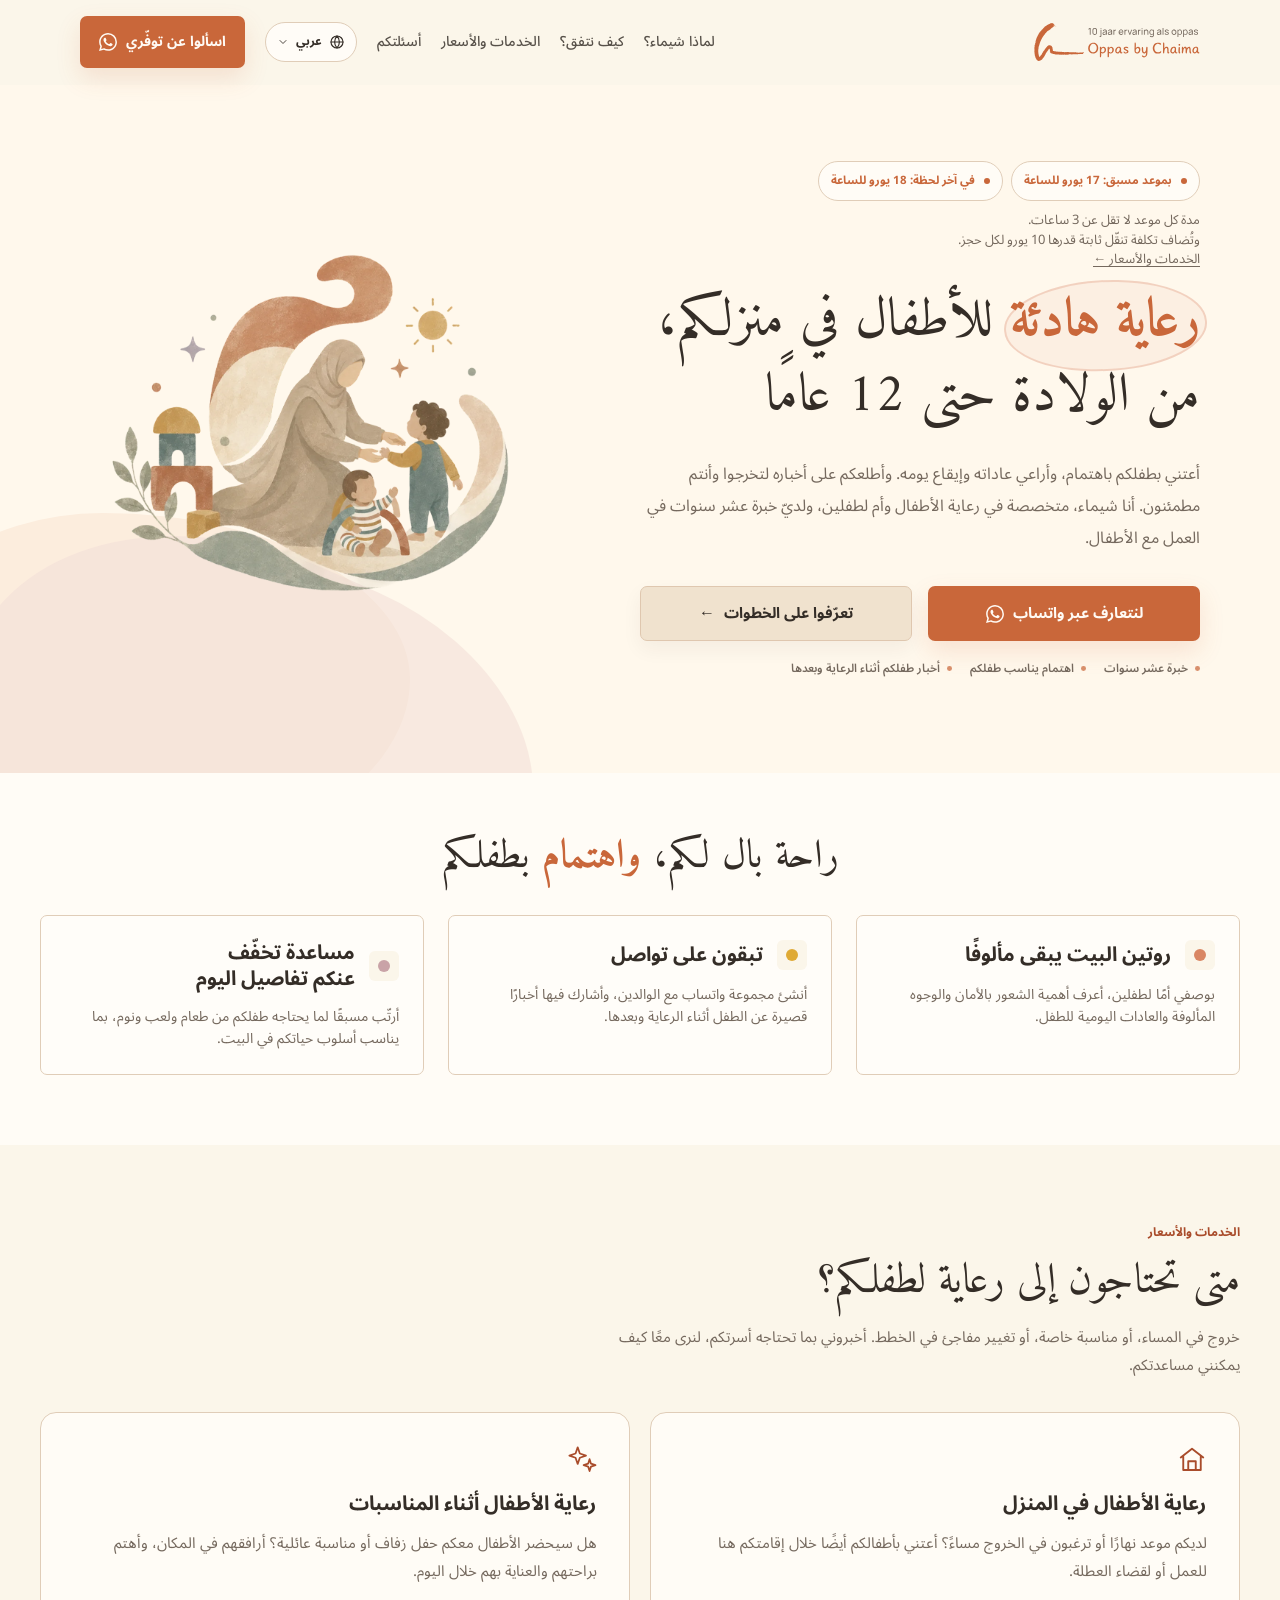
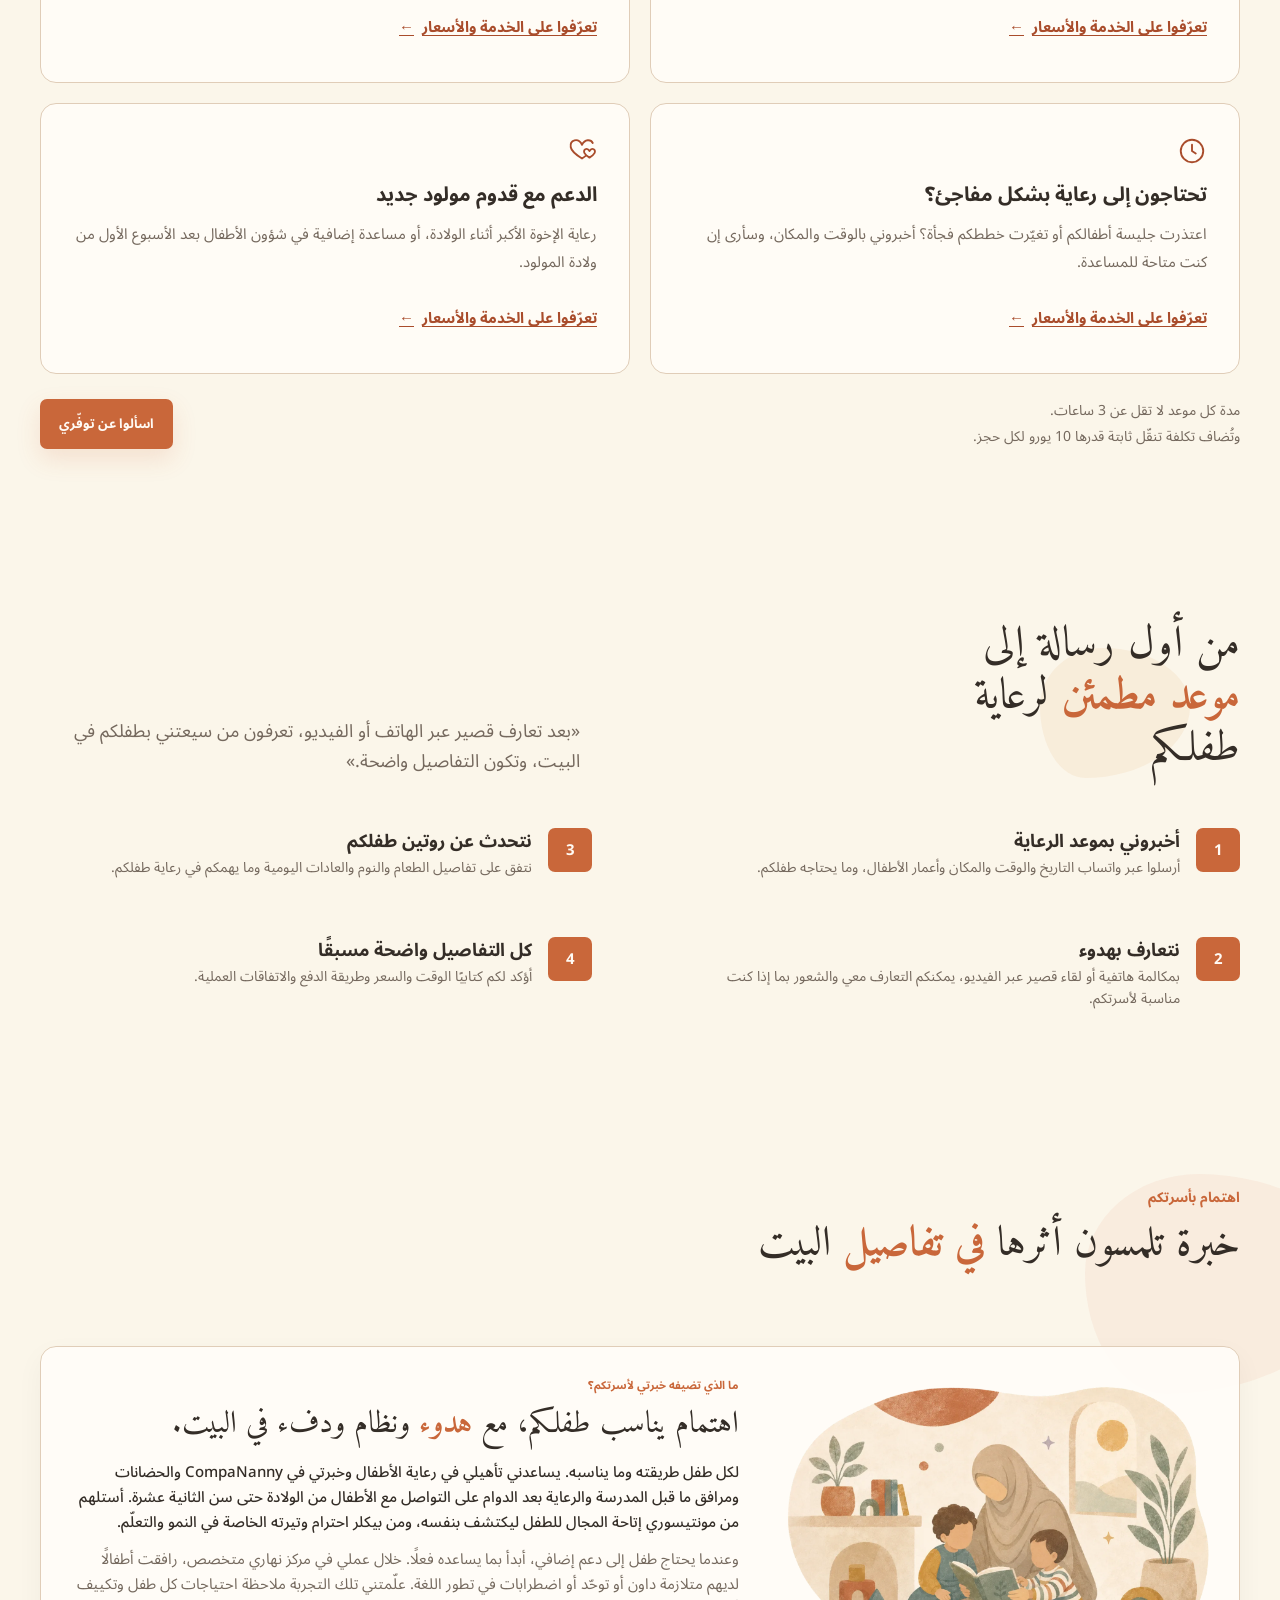
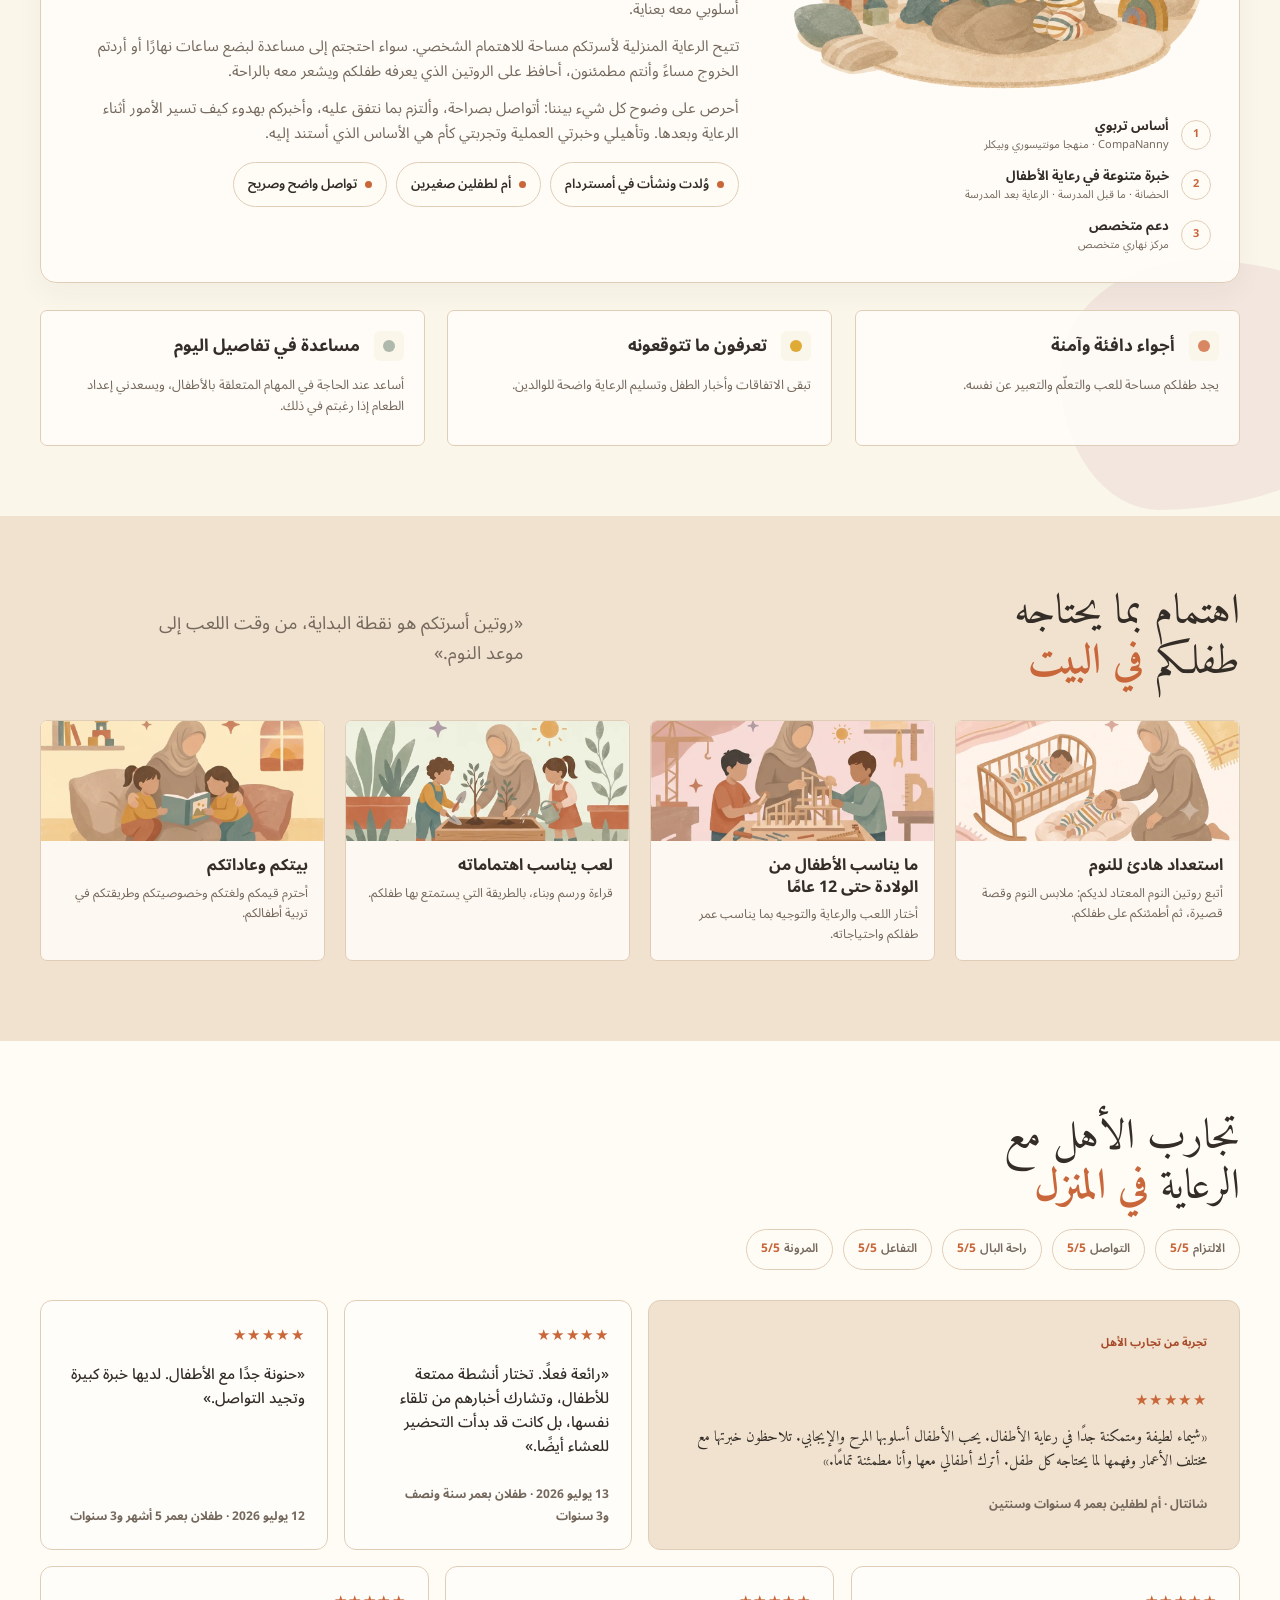
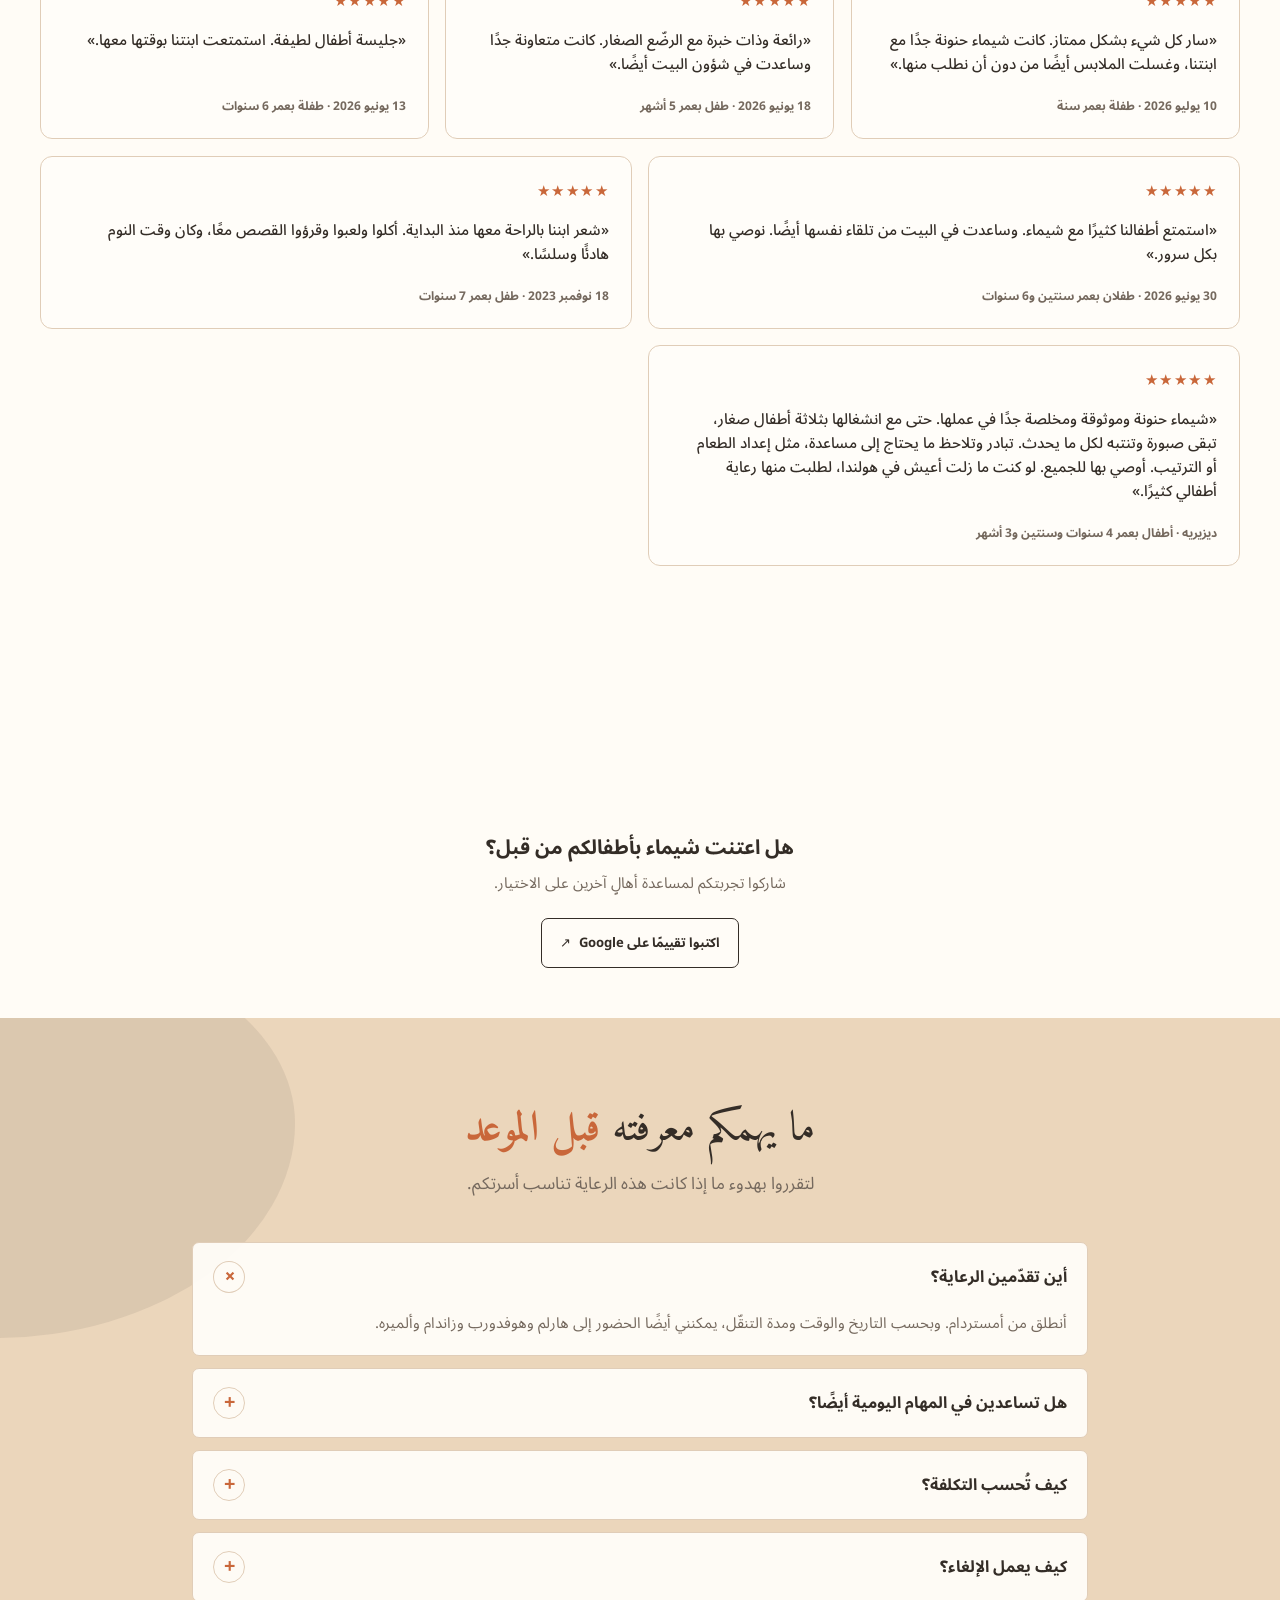
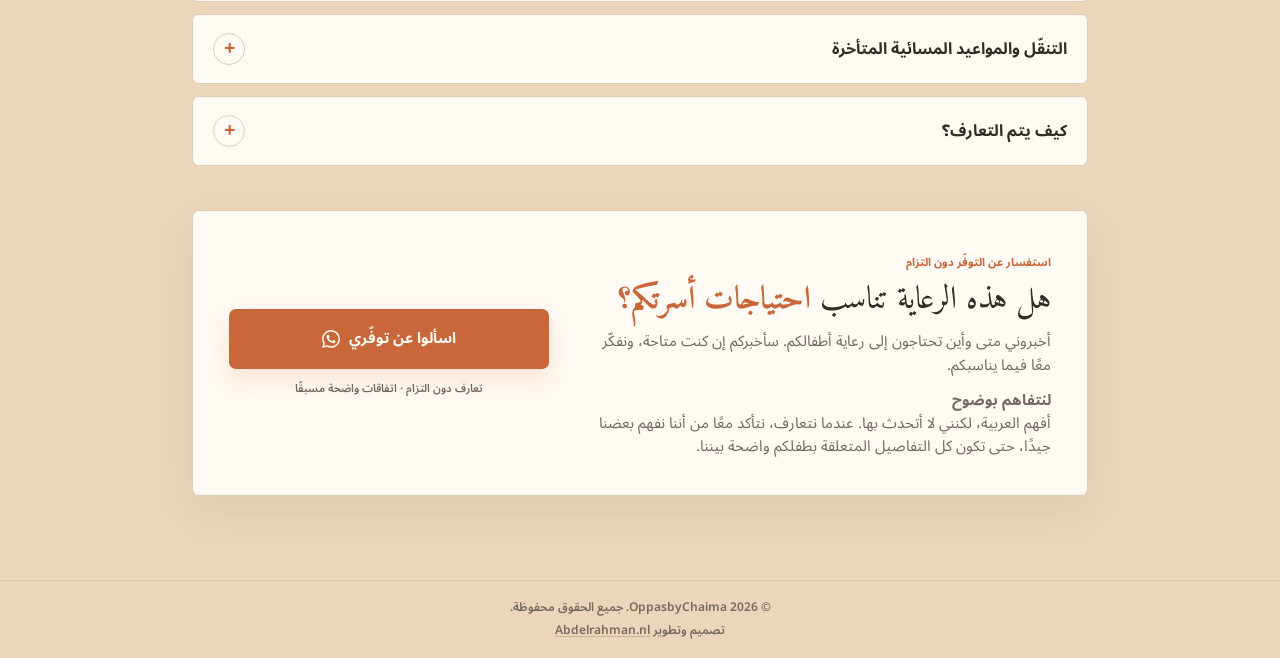
==== commit d609ed61: "Add a branded Google review invitation below parent experiences" ====
--- a/ar/index.html
+++ b/ar/index.html
@@ -316,6 +316,11 @@
           <article class="review-card interactive-card reveal-item"><span class="stars" aria-label="5 من 5 نجوم">★★★★★</span><p>«كانت شيماء رائعة! كانت هذه المرة الثانية فقط التي نستعين فيها بجليسة أطفال، لذلك كنا متوترين قليلًا. شيماء تعرف ما تفعله ولديها خبرة كبيرة، وهي لطيفة وتجيد التواصل. نوصي بها بشدة!»</p><small>21 يوليو 2026 · طفل بعمر 5 أشهر</small></article>
         </div>
         <div class="container reviews-toggle-row"><button class="reviews-toggle" type="button" aria-expanded="false" aria-controls="review-grid-ar" data-more-label="اقرؤوا المزيد من تجارب الأهل" data-less-label="عرض تجارب أقل">اقرؤوا المزيد من تجارب الأهل</button></div>
+              <div class="container review-invite">
+          <h3>هل اعتنت شيماء بأطفالكم من قبل؟</h3>
+          <p>شاركوا تجربتكم لمساعدة أهالٍ آخرين على الاختيار.</p>
+          <a class="btn btn-secondary review-invite-link" href="https://g.page/r/CfDLBFFsI1FAEBM/review" target="_blank" rel="noopener noreferrer">اكتبوا تقييمًا على Google <span aria-hidden="true">↗</span></a>
+        </div>
       </section>
 
       <section class="faq section animate-section" id="vragen" aria-labelledby="faq-title">
--- a/style.css
+++ b/style.css
@@ -1507,6 +1507,11 @@
   font-size: 0.75rem;
   font-weight: 700;
 }
+
+.review-invite { margin-top: clamp(2rem, 5vw, 3.5rem); text-align: center; }
+.review-invite h3 { margin-bottom: .5rem; font-size: 1.25rem; }
+.review-invite p { margin-bottom: 1.25rem; color: var(--muted); }
+.review-invite-link { color: var(--terra-deep); border-color: currentColor; gap: .5rem; max-width: 100%; white-space: normal; text-align: center; }
 
 .reviews-toggle-row {
   display: none;
@@ -2707,9 +2712,6 @@
 .service-detail { display: grid; grid-template-columns: minmax(0,.85fr) minmax(0,1.15fr); gap: 3.5rem; padding: 3.5rem 0; border-top: 1px solid var(--line); scroll-margin-top: 7rem; }
 .service-detail h2 { font-size: clamp(1.8rem,3vw,2.4rem); line-height: 1.2; margin-bottom: 1rem; }
 .service-detail-intro > p { color: var(--muted); max-width: 28rem; }
-.service-stay-copy { grid-column: 1 / -1; max-width: 72ch; }
-.service-stay-copy h3 { font-size: 1.25rem; margin-bottom: .75rem; }
-.service-stay-copy p { color: var(--muted); }
 .service-price-panel { padding: 1.75rem; background: var(--paper-white); border: 1px solid var(--line); border-radius: var(--radius-lg); }
 .price-list { margin: 0; }
 .price-row { display: grid; grid-template-columns: minmax(0,1fr) auto; gap: 1.25rem; padding: 1rem 0; border-bottom: 1px solid var(--line); align-items: baseline; }
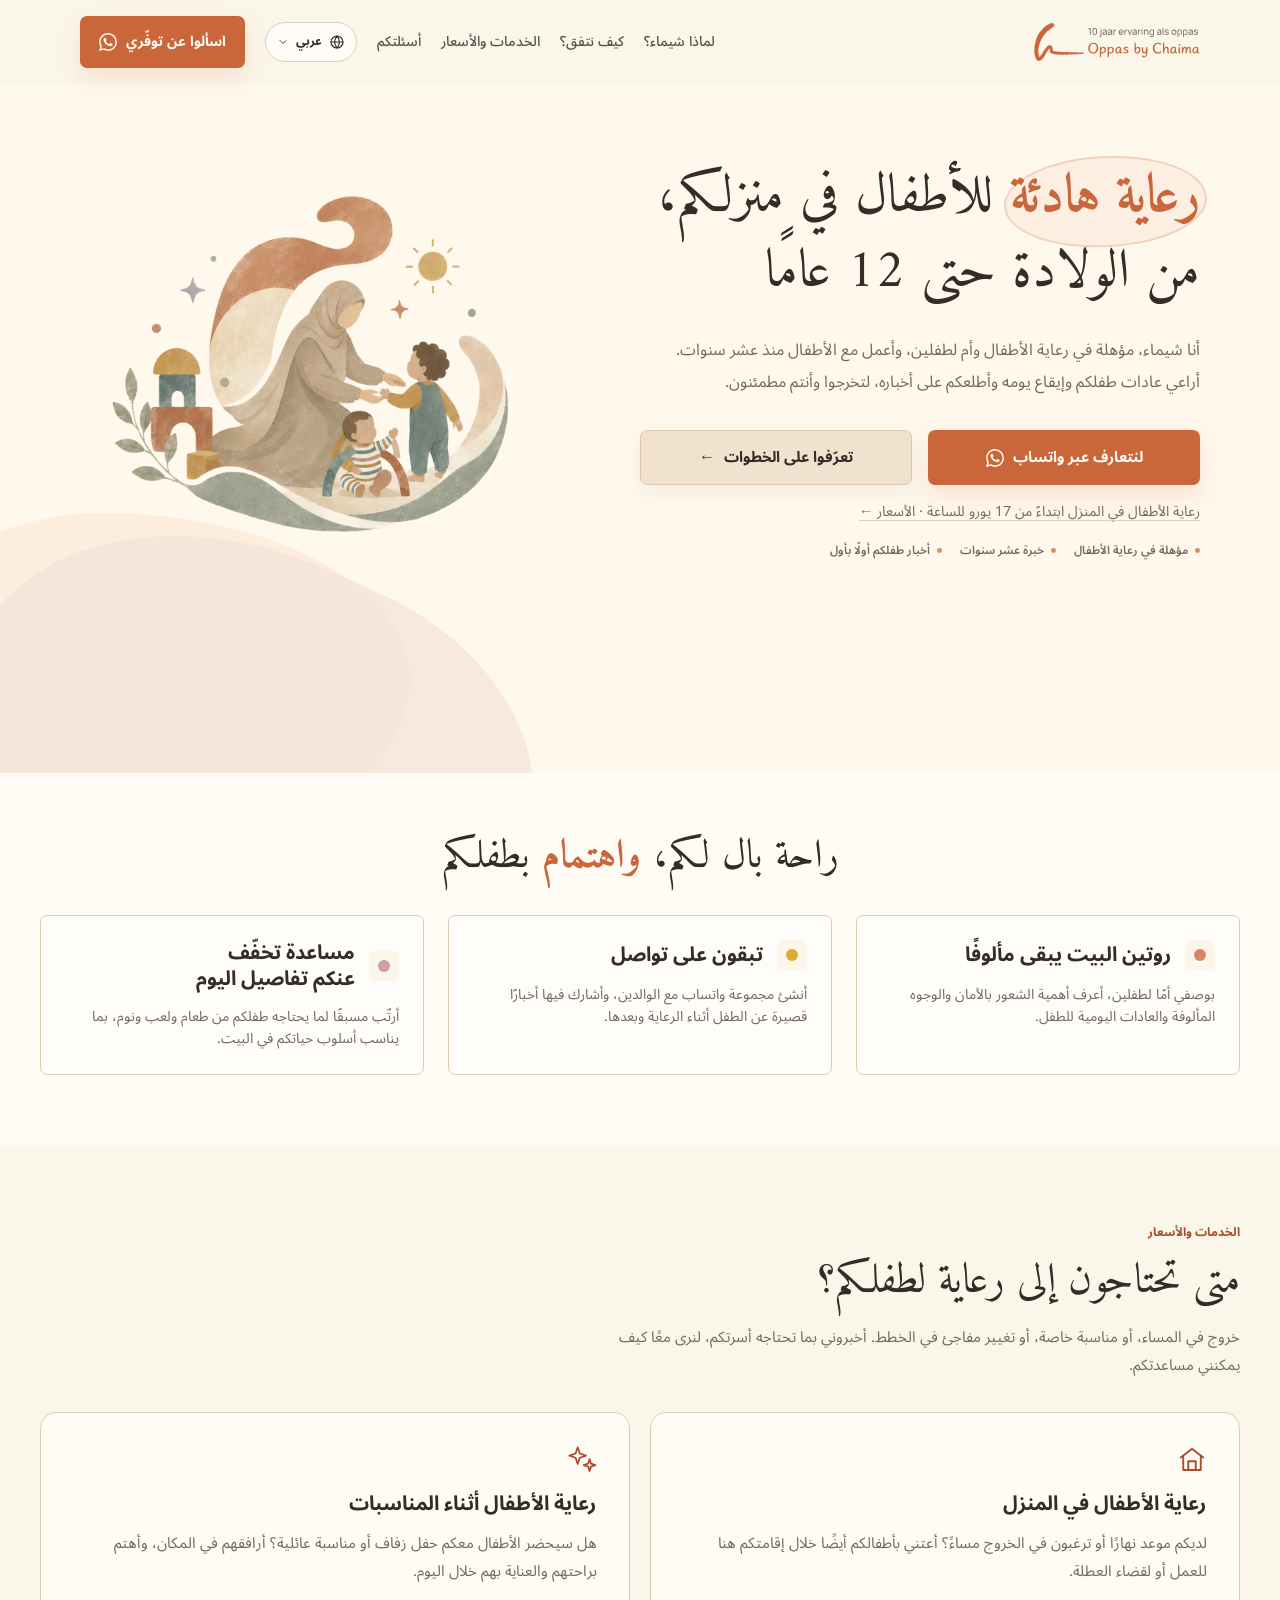
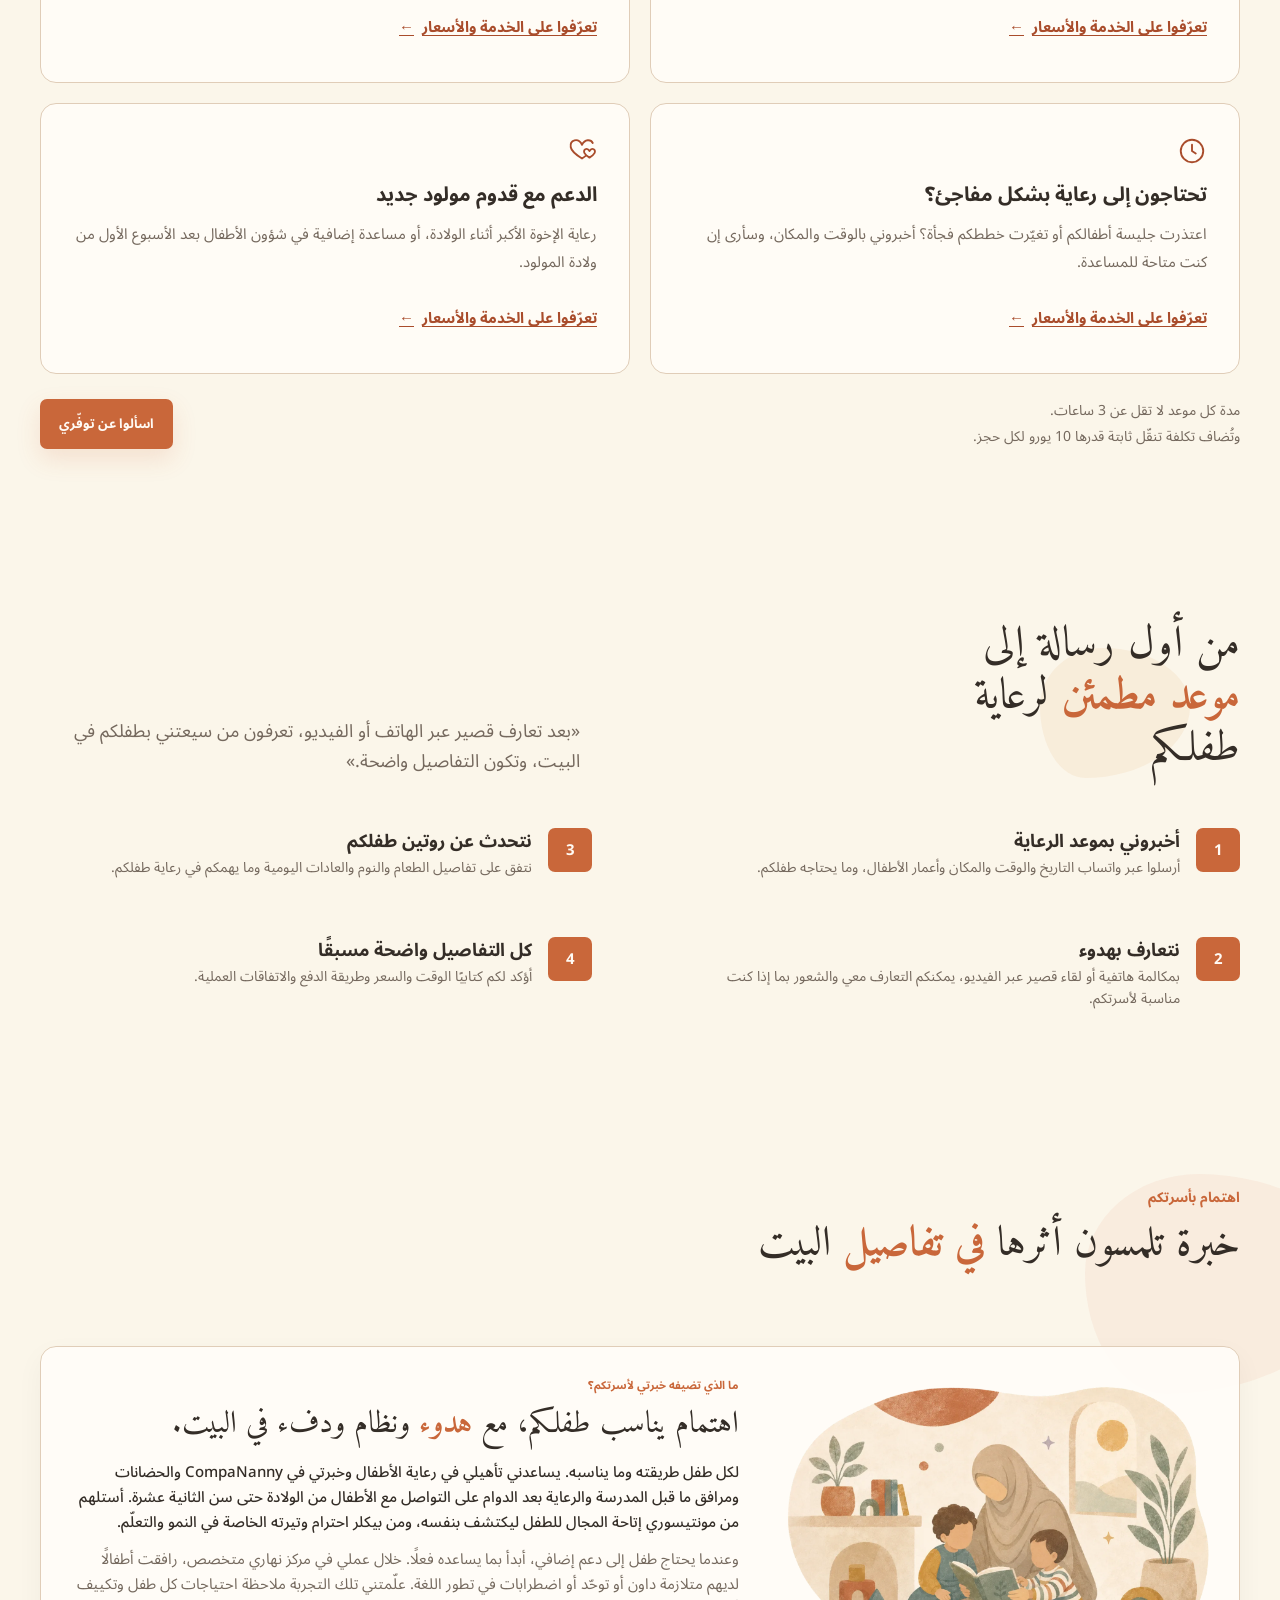
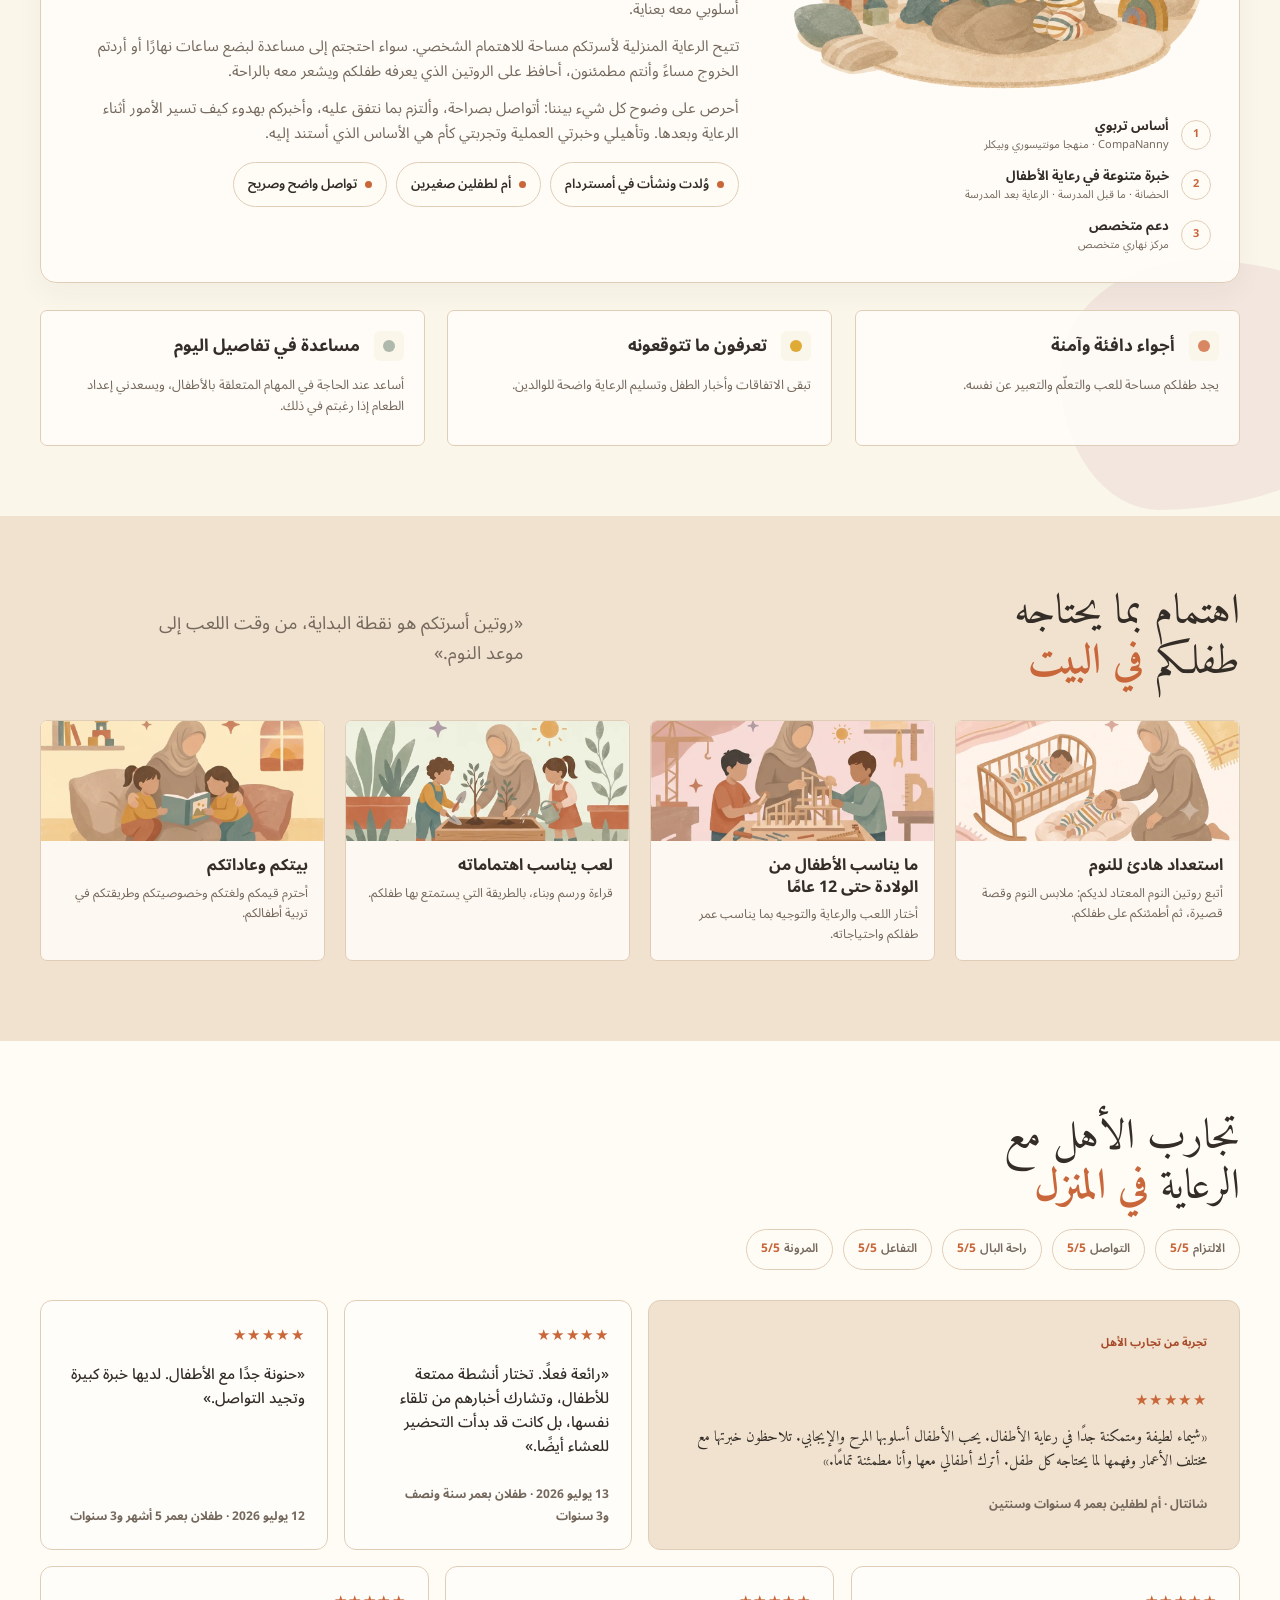
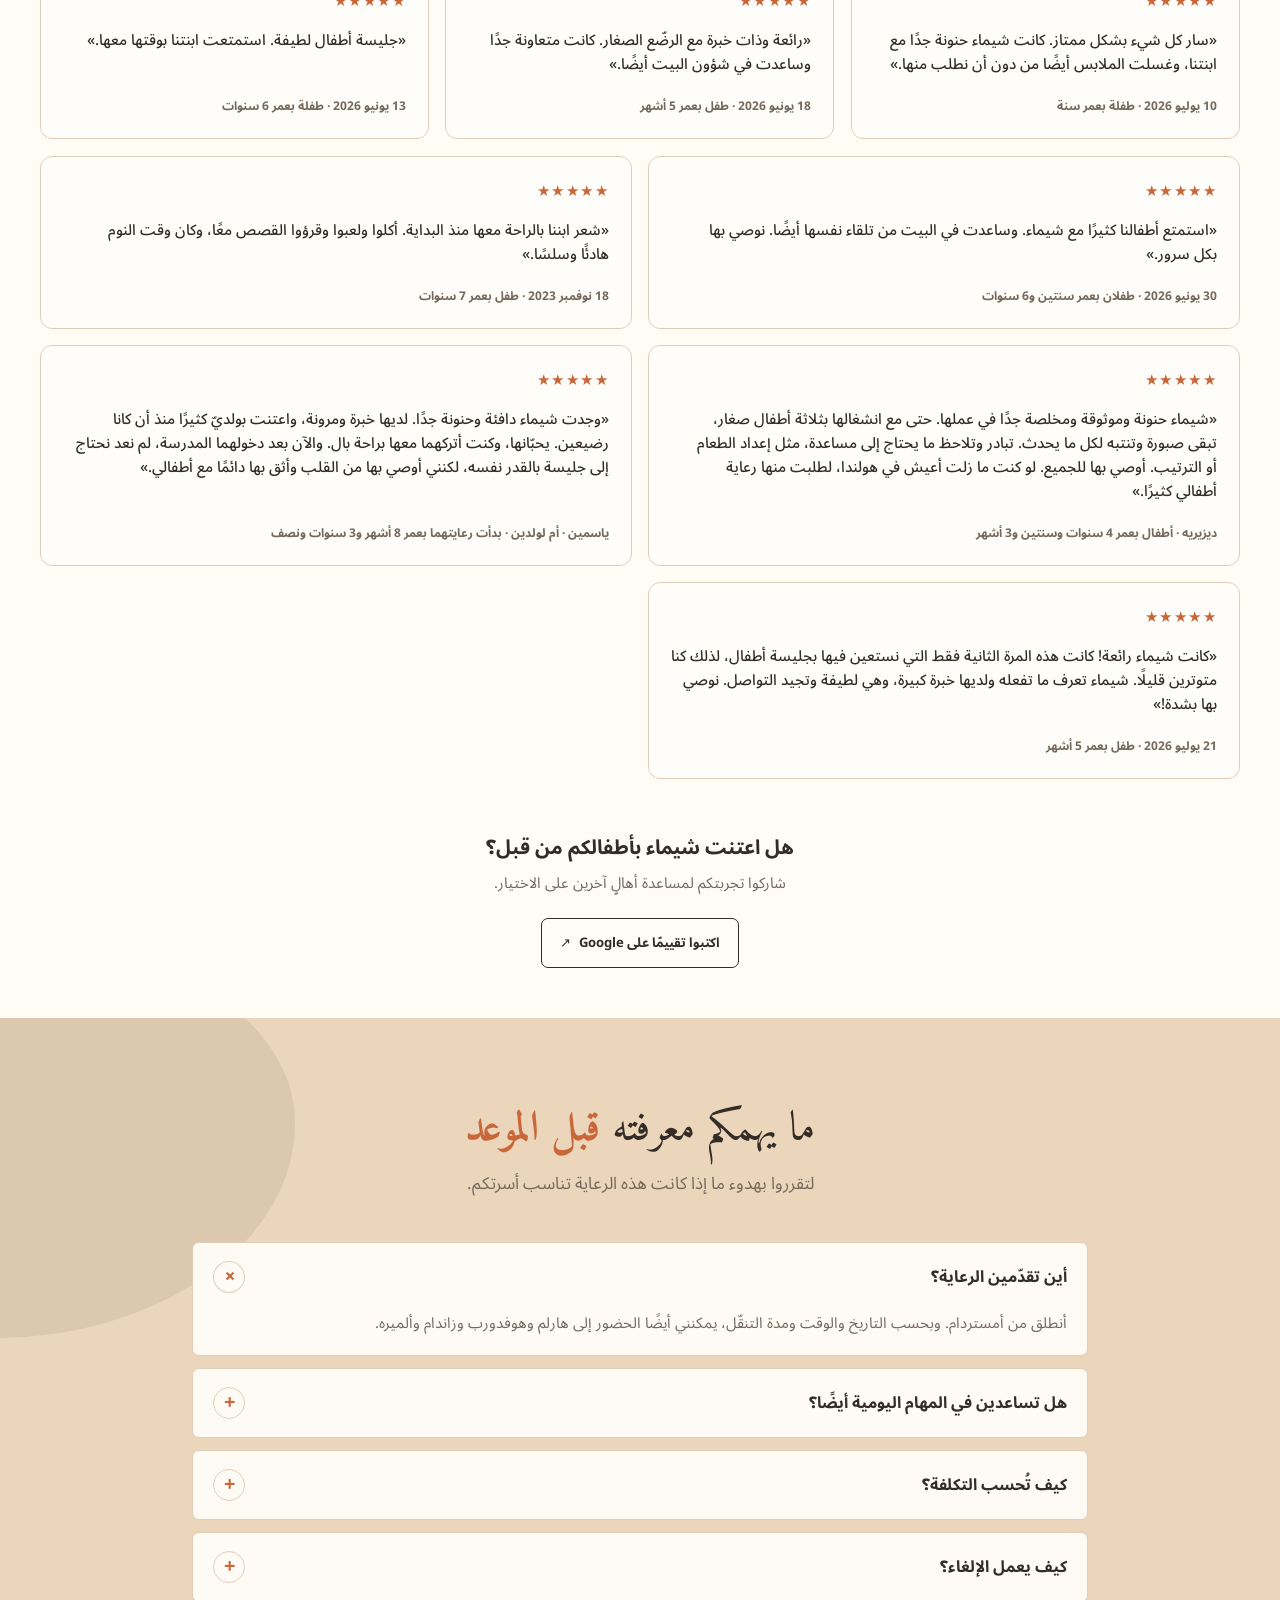
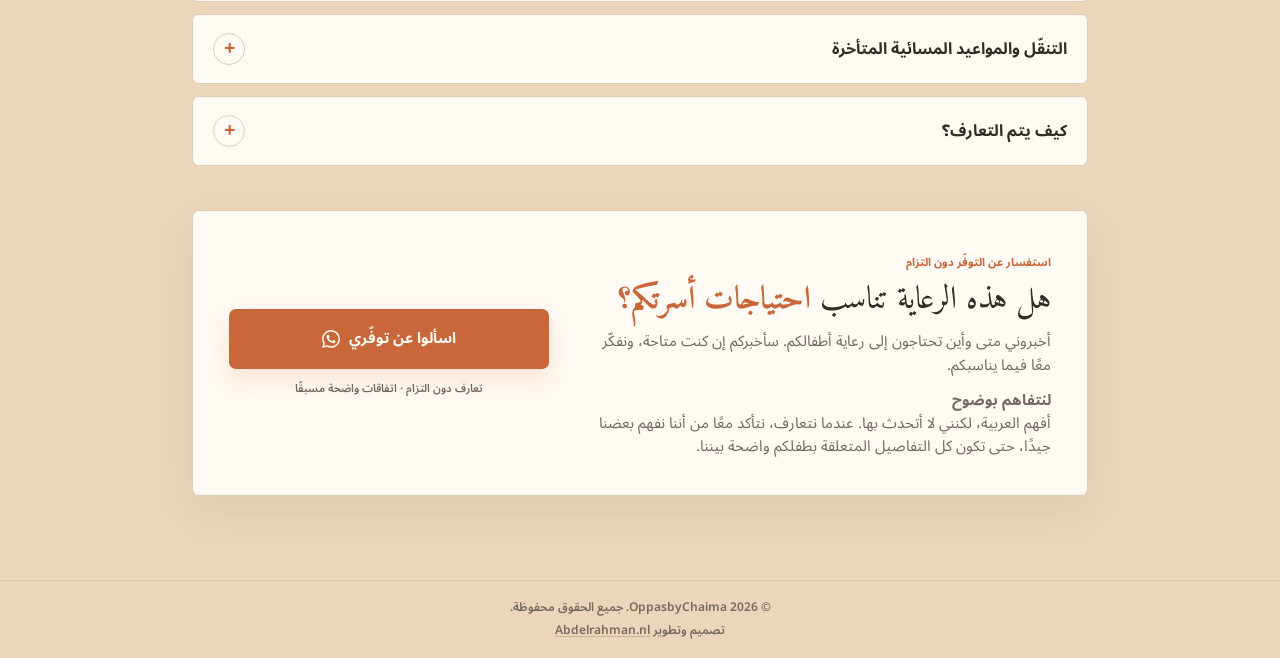
==== commit df72c9f9: "Give the hero a calmer hierarchy with a subtle rates link" ====
--- a/ar/index.html
+++ b/ar/index.html
@@ -172,19 +172,15 @@
         <div class="container hero-grid">
           <div class="hero-content">
             <div class="hero-message">
-              <div class="rate-notes reveal-item" aria-label="أسعار الساعة">
-                <span>بموعد مسبق: 17 يورو للساعة</span>
-                <span>في آخر لحظة: 18 يورو للساعة</span>
-              </div>
-              <p class="travel-note reveal-item">مدة كل موعد لا تقل عن 3 ساعات.<br>وتُضاف تكلفة تنقّل ثابتة قدرها 10 يورو لكل حجز.<br><a href="/ar/services/">الخدمات والأسعار ←</a></p>
               <h1 class="hero-title reveal-item" id="hero-title"><span class="highlight-word">رعاية هادئة</span> للأطفال في منزلكم، <span class="no-wrap">من الولادة حتى 12 عامًا</span></h1>
-              <p class="hero-lead reveal-item">أعتني بطفلكم باهتمام، وأراعي عاداته وإيقاع يومه. وأطلعكم على أخباره لتخرجوا وأنتم مطمئنون. أنا شيماء، متخصصة في رعاية الأطفال وأم لطفلين، ولديّ خبرة عشر سنوات في العمل مع الأطفال.</p>
+              <p class="hero-lead reveal-item">أنا شيماء، مؤهلة في رعاية الأطفال وأم لطفلين، وأعمل مع الأطفال منذ عشر سنوات. أراعي عادات طفلكم وإيقاع يومه وأطلعكم على أخباره، لتخرجوا وأنتم مطمئنون.</p>
             </div>
             <div class="hero-actions reveal-item" aria-label="التواصل والتفاصيل">
               <a class="btn btn-primary" data-whatsapp="kennismaking" href="https://wa.me/31648703092?text=%D9%85%D8%B1%D8%AD%D8%A8%D9%8B%D8%A7%20%D8%B4%D9%8A%D9%85%D8%A7%D8%A1%D8%8C%20%D8%A3%D9%88%D8%AF%20%D8%A7%D9%84%D8%A7%D8%B3%D8%AA%D9%81%D8%B3%D8%A7%D8%B1%20%D8%B9%D9%86%20%D8%AA%D9%88%D9%81%D9%91%D8%B1%D9%83%20%D9%84%D8%B1%D8%B9%D8%A7%D9%8A%D8%A9%20%D8%A7%D9%84%D8%A3%D8%B7%D9%81%D8%A7%D9%84." target="_blank" rel="noopener">لنتعارف عبر واتساب <span class="wa-icon" aria-hidden="true"><svg viewBox="0 0 24 24" role="img" focusable="false"><path d="M17.472 14.382c-.297-.149-1.758-.867-2.03-.967-.273-.099-.471-.148-.67.15-.197.297-.767.966-.94 1.164-.173.199-.347.223-.644.074-.297-.148-1.255-.462-2.39-1.475-.883-.788-1.48-1.761-1.653-2.059-.173-.297-.018-.458.13-.606.134-.133.298-.347.446-.52.149-.174.198-.298.298-.497.099-.198.05-.372-.025-.521-.075-.148-.669-1.611-.916-2.206-.242-.579-.487-.5-.669-.51-.173-.009-.371-.011-.57-.011-.198 0-.52.074-.792.372-.272.297-1.04 1.016-1.04 2.479 0 1.463 1.065 2.875 1.213 3.074.149.198 2.095 3.2 5.076 4.487.709.306 1.262.489 1.694.626.712.227 1.36.195 1.872.118.571-.085 1.758-.719 2.006-1.413.248-.694.248-1.289.173-1.413-.074-.124-.272-.198-.57-.347m-5.421 7.403h-.004a9.87 9.87 0 0 1-5.031-1.378l-.361-.214-3.741.981.998-3.648-.235-.374a9.86 9.86 0 0 1-1.51-5.26c.001-5.45 4.436-9.884 9.888-9.884a9.821 9.821 0 0 1 6.988 2.895 9.825 9.825 0 0 1 2.897 6.988c-.003 5.45-4.437 9.884-9.889 9.884m8.413-18.297A11.815 11.815 0 0 0 12.05 0C5.495 0 .16 5.335.157 11.892c0 2.096.547 4.142 1.588 5.945L.057 24l6.305-1.654a11.882 11.882 0 0 0 5.683 1.448h.005c6.554 0 11.89-5.335 11.893-11.893a11.821 11.821 0 0 0-3.48-8.413Z"/></svg></span></a>
               <a class="btn btn-secondary hero-secondary" href="#werkwijze">تعرّفوا على الخطوات <span class="arrow-icon" aria-hidden="true">←</span></a>
             </div>
-            <ul class="hero-assurances reveal-item" aria-label="ما يمكنكم توقعه"><li>خبرة عشر سنوات</li><li>اهتمام يناسب طفلكم</li><li>أخبار طفلكم أثناء الرعاية وبعدها</li></ul>
+            <p class="hero-rate-link reveal-item"><a href="/ar/services/">رعاية الأطفال في المنزل ابتداءً من 17 يورو للساعة <span aria-hidden="true">·</span> الأسعار <span aria-hidden="true">←</span></a></p>
+            <ul class="hero-assurances reveal-item" aria-label="ما يمكنكم توقعه"><li>مؤهلة في رعاية الأطفال</li><li>خبرة عشر سنوات</li><li>أخبار طفلكم أولًا بأول</li></ul>
           </div>
           <figure class="hero-visual reveal-item"><img src="/assets/hero-transparent.webp" width="1260" height="954" alt="رسم لشيماء وهي تعتني بطفلين في المنزل" fetchpriority="high"></figure>
         </div>
--- a/style.css
+++ b/style.css
@@ -2815,3 +2815,8 @@
   .trust .trust-card,
   .about-proof .trust-card { column-gap: .875rem; row-gap: .875rem; padding: 1.375rem; }
 }
+
+/* Hero: price information follows the introduction and actions. */
+.hero-rate-link { margin: 1rem 0 0; font-size: .875rem; line-height: 1.6; color: var(--muted); }
+.hero-rate-link a { color: inherit; text-decoration: underline; text-decoration-color: var(--line); text-underline-offset: .25em; }
+.hero-rate-link a:hover { color: var(--terra-deep); text-decoration-color: currentColor; }
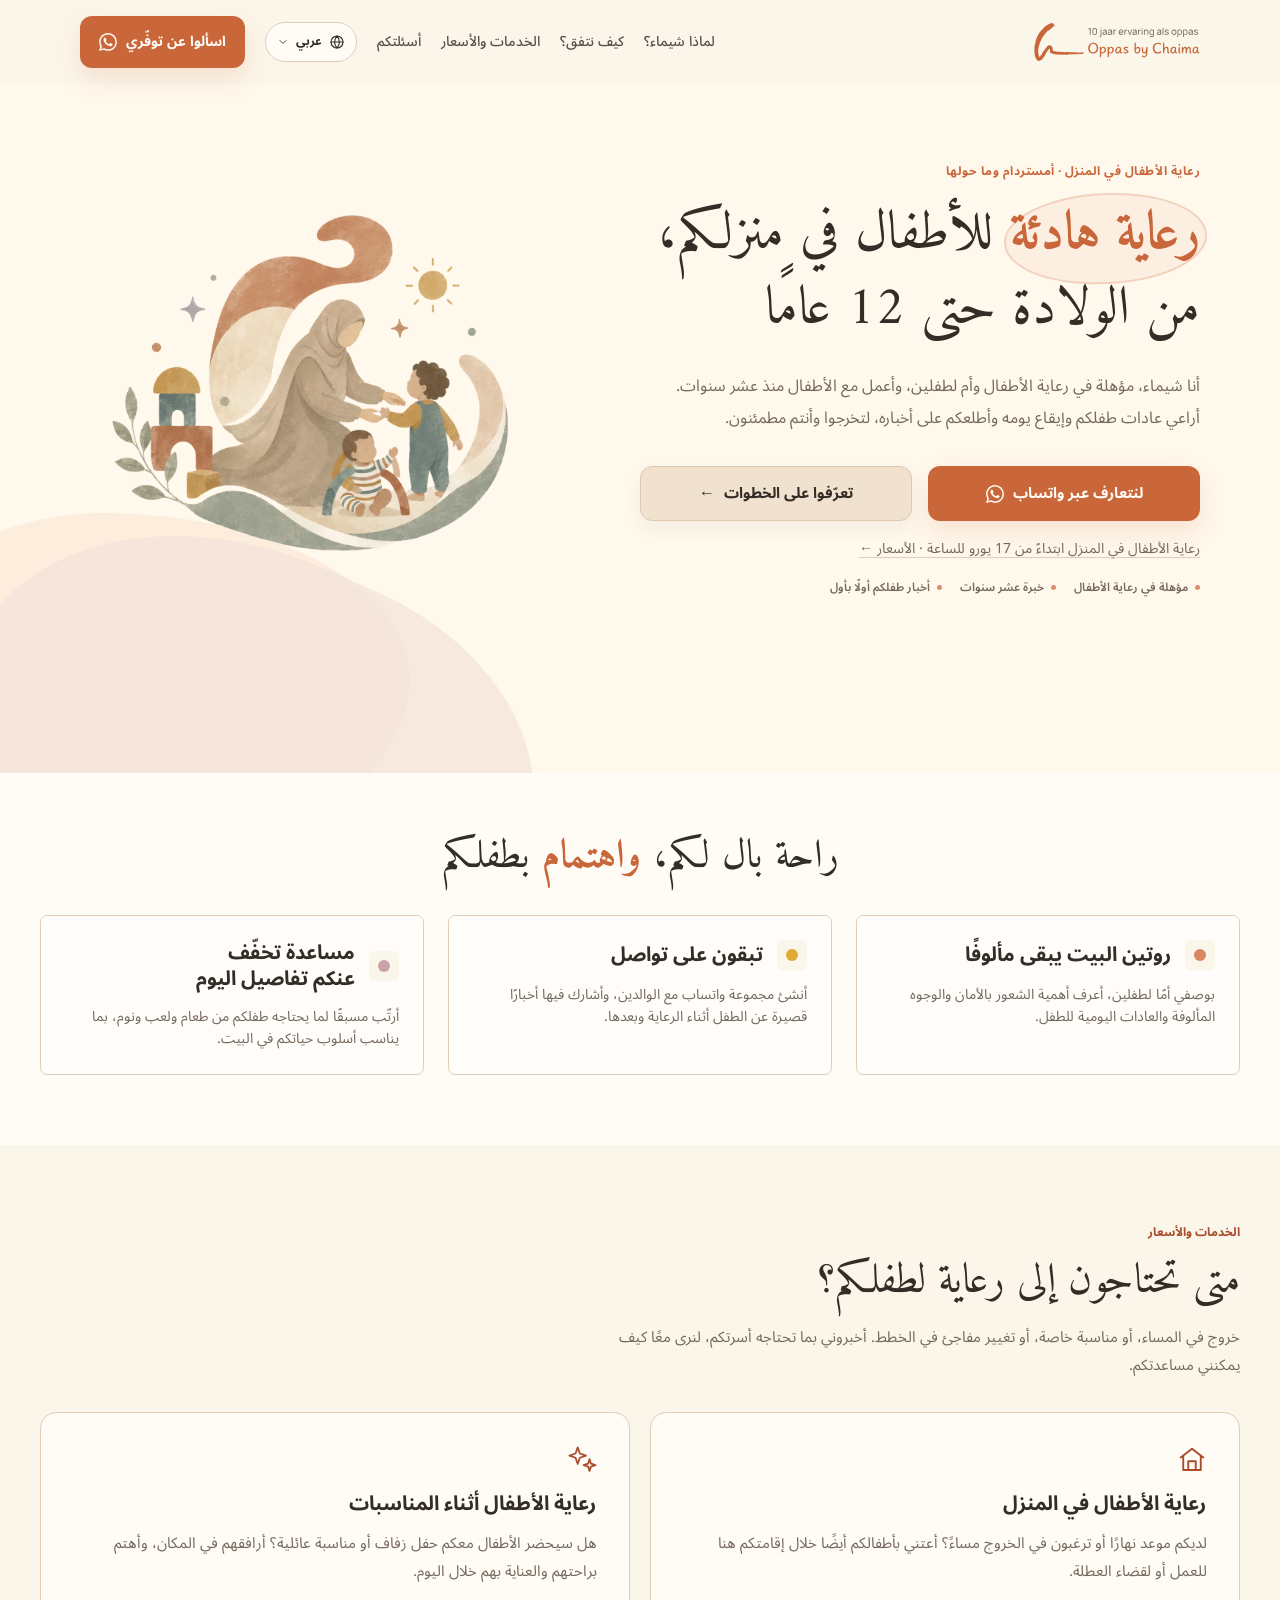
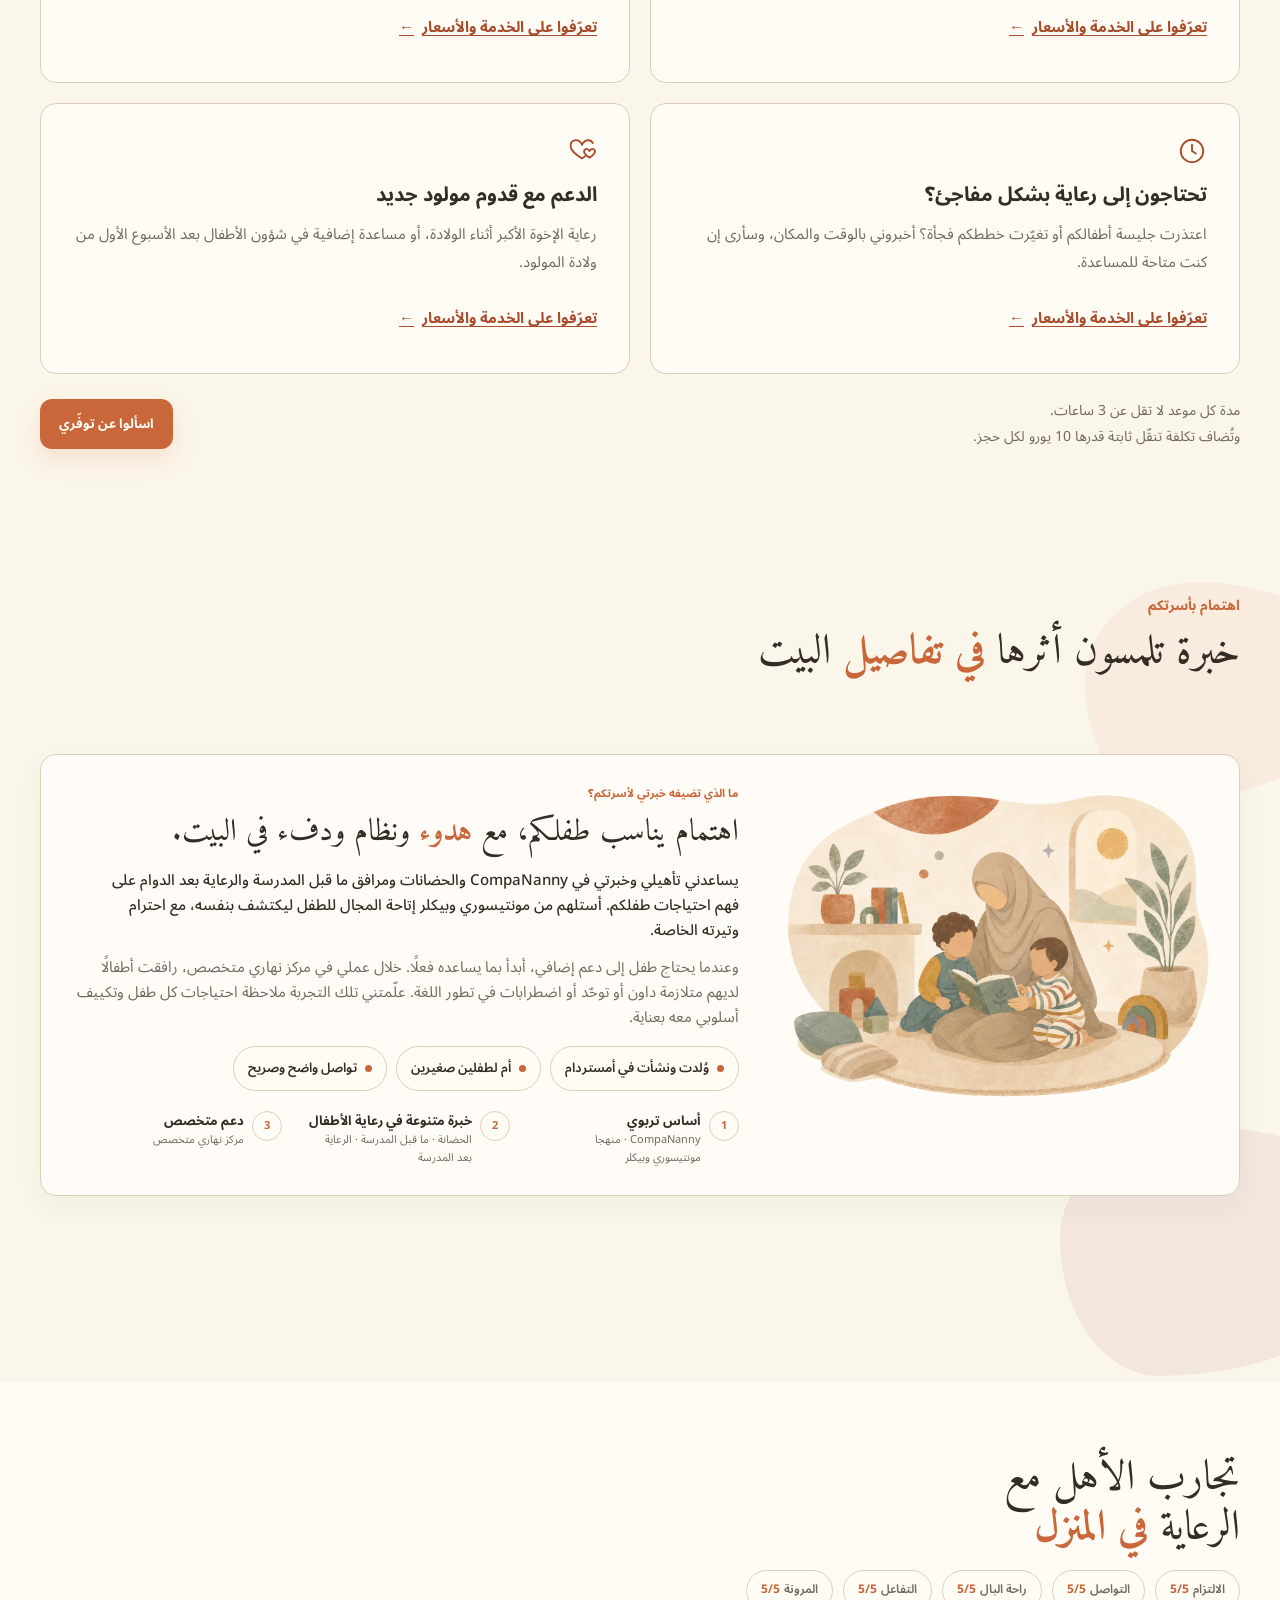
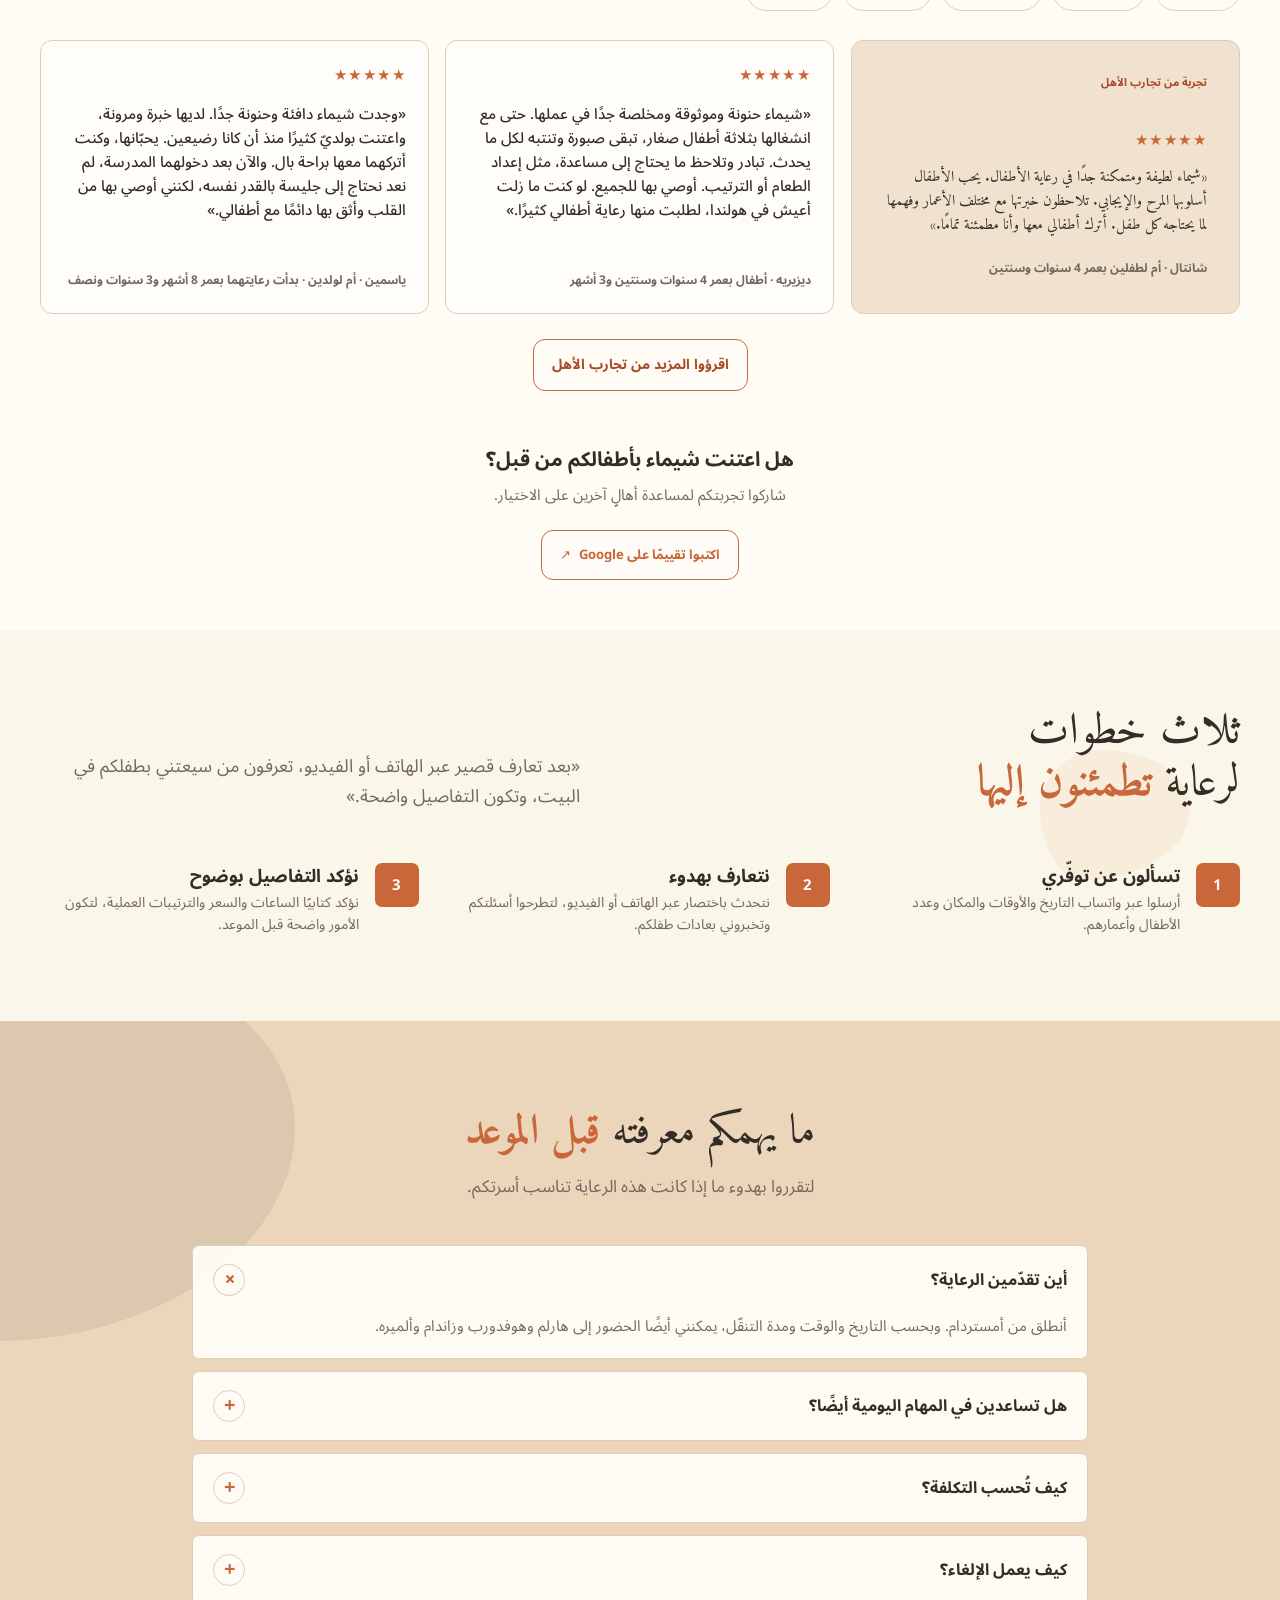
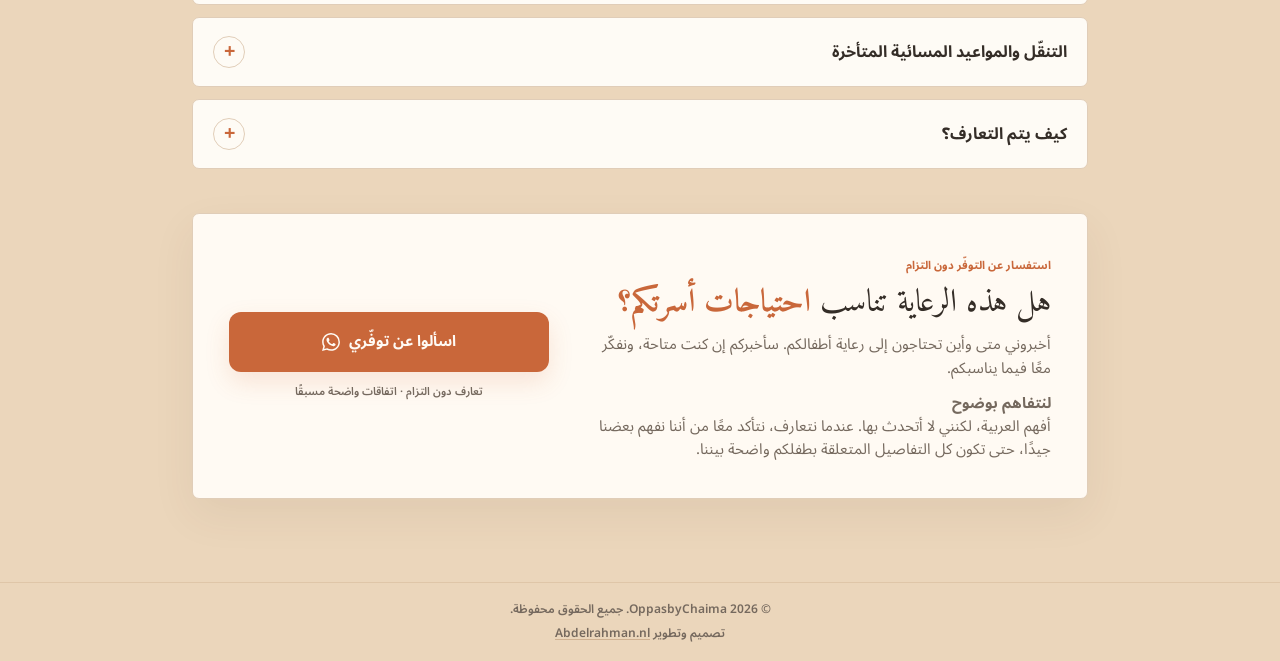
==== commit 6aea89ec: "Streamline parent journey and unify calm interaction styles" ====
--- a/ar/index.html
+++ b/ar/index.html
@@ -32,7 +32,7 @@
     <link rel="preconnect" href="https://fonts.googleapis.com">
     <link rel="preconnect" href="https://fonts.gstatic.com" crossorigin>
     <link href="https://fonts.googleapis.com/css2?family=Amiri:wght@400;700&amp;family=Noto+Sans+Arabic:wght@400;500;600;700&amp;family=Fraunces:ital,opsz,wght@0,9..144,400;0,9..144,600;1,9..144,400;1,9..144,600&amp;family=Manrope:wght@400;500;600;700&amp;display=swap" rel="stylesheet">
-    <link rel="stylesheet" href="/style.css?v=20261028-spacing">
+    <link rel="stylesheet" href="/style.css?v=20261030-refined">
     <script type="application/ld+json">
 {
   "@context": "https://schema.org",
@@ -129,7 +129,7 @@
 }
 </script>
   </head>
-  <body>
+  <body class="compact-home">
     <a class="skip-link" href="#main">انتقل إلى المحتوى</a>
 
     <header class="site-header" data-header>
@@ -171,7 +171,7 @@
         <div class="hero-pattern organic-bg-blob" aria-hidden="true"></div>
         <div class="container hero-grid">
           <div class="hero-content">
-            <div class="hero-message">
+            <div class="hero-message"><p class="hero-kicker reveal-item">رعاية الأطفال في المنزل · أمستردام وما حولها</p>
               <h1 class="hero-title reveal-item" id="hero-title"><span class="highlight-word">رعاية هادئة</span> للأطفال في منزلكم، <span class="no-wrap">من الولادة حتى 12 عامًا</span></h1>
               <p class="hero-lead reveal-item">أنا شيماء، مؤهلة في رعاية الأطفال وأم لطفلين، وأعمل مع الأطفال منذ عشر سنوات. أراعي عادات طفلكم وإيقاع يومه وأطلعكم على أخباره، لتخرجوا وأنتم مطمئنون.</p>
             </div>
@@ -185,6 +185,17 @@
           <figure class="hero-visual reveal-item"><img src="/assets/hero-transparent.webp" width="1260" height="954" alt="رسم لشيماء وهي تعتني بطفلين في المنزل" fetchpriority="high"></figure>
         </div>
       </section>
+
+
+
+
+
+
+
+
+
+
+
 
       <section class="trust section animate-section" id="vertrouwen" aria-labelledby="trust-title">
         <div class="container">
@@ -240,66 +251,41 @@
 </div>
 </div>
 </section>
-      <section class="process section animate-section" id="werkwijze" aria-labelledby="process-title">
-        <div class="process-orb organic-bg-blob" aria-hidden="true"></div>
-        <div class="container split-heading"><h2 class="reveal-item" id="process-title">من أول رسالة إلى <span class="text-accent">موعد مطمئن</span> لرعاية طفلكم</h2><p class="section-note handwritten reveal-item">«بعد تعارف قصير عبر الهاتف أو الفيديو، تعرفون من سيعتني بطفلكم في البيت، وتكون التفاصيل واضحة.»</p></div>
-        <div class="container process-grid">
-          <article class="step-card reveal-item"><span>1</span><div><h3>أخبروني بموعد الرعاية</h3><p>أرسلوا عبر واتساب التاريخ والوقت والمكان وأعمار الأطفال، وما يحتاجه طفلكم.</p></div></article>
-          <article class="step-card reveal-item"><span>2</span><div><h3>نتعارف بهدوء</h3><p>بمكالمة هاتفية أو لقاء قصير عبر الفيديو، يمكنكم التعارف معي والشعور بما إذا كنت مناسبة لأسرتكم.</p></div></article>
-          <article class="step-card reveal-item"><span>3</span><div><h3>نتحدث عن روتين طفلكم</h3><p>نتفق على تفاصيل الطعام والنوم والعادات اليومية وما يهمكم في رعاية طفلكم.</p></div></article>
-          <article class="step-card reveal-item"><span>4</span><div><h3>كل التفاصيل واضحة مسبقًا</h3><p>أؤكد لكم كتابيًا الوقت والسعر وطريقة الدفع والاتفاقات العملية.</p></div></article>
-        </div>
-      </section>
-
-      <section class="about section animate-section" id="over-chaima" aria-labelledby="about-title">
+
+<section class="about section animate-section" id="over-chaima" aria-labelledby="about-title">
         <div class="about-shape about-shape-top organic-bg-blob" aria-hidden="true"></div><div class="about-shape about-shape-bottom organic-bg-blob" aria-hidden="true"></div>
         <div class="container">
           <header class="about-heading reveal-item"><p class="eyebrow">اهتمام بأسرتكم</p><h2 id="about-title">خبرة تلمسون أثرها <span class="text-accent">في تفاصيل</span> البيت</h2><p class="about-intro">أراعي عمر طفلكم وشخصيته وعادات أسرتكم. أنا شيماء، عمري 25 عامًا، وُلدت ونشأت في أمستردام، وأنا أم لطفلين صغيرين.</p></header>
           <div class="about-story reveal-item">
             <div class="about-media">
               <div class="about-image"><img src="/assets/over-mij.webp" width="1400" height="1050" alt="رسم لشيماء تقرأ مع طفلين في المنزل" loading="lazy"></div>
-              <ol class="experience-path" aria-label="خبرتي في ثلاث محطات">
+
+            </div>
+            <div class="about-copy">
+              <p class="eyebrow"><span class="desktop-label">ما الذي تضيفه خبرتي لأسرتكم؟</span><span class="mobile-label">ما تلمسونه في البيت</span></p>
+              <h3>اهتمام يناسب طفلكم، مع <span class="text-accent">هدوء</span> ونظام ودفء في البيت.</h3>
+              <p class="experience-lead">يساعدني تأهيلي وخبرتي في CompaNanny والحضانات ومرافق ما قبل المدرسة والرعاية بعد الدوام على فهم احتياجات طفلكم. أستلهم من مونتيسوري وبيكلر إتاحة المجال للطفل ليكتشف بنفسه، مع احترام وتيرته الخاصة.</p>
+              <div class="about-extra" id="about-extra-ar">
+                <p>وعندما يحتاج طفل إلى دعم إضافي، أبدأ بما يساعده فعلًا. خلال عملي في مركز نهاري متخصص، رافقت أطفالًا لديهم متلازمة داون أو توحّد أو اضطرابات في تطور اللغة. علّمتني تلك التجربة ملاحظة احتياجات كل طفل وتكييف أسلوبي معه بعناية.</p>
+
+
+              </div>
+              <button class="about-toggle" type="button" aria-expanded="false" aria-controls="about-extra-ar" data-more-label="اقرؤوا كيف تساعد خبرتي أسرتكم" data-less-label="عرض أقل">اقرؤوا كيف تساعد خبرتي أسرتكم</button>
+              <ul class="identity-list" aria-label="لمحة عن شيماء"><li>وُلدت ونشأت في أمستردام</li><li>أم لطفلين صغيرين</li><li>تواصل واضح وصريح</li></ul><ol class="experience-path" aria-label="خبرتي في ثلاث محطات">
                 <li><span aria-hidden="true">1</span><div><strong>أساس تربوي</strong><small>CompaNanny · منهجا مونتيسوري وبيكلر</small></div></li>
                 <li><span aria-hidden="true">2</span><div><strong>خبرة متنوعة في رعاية الأطفال</strong><small>الحضانة · ما قبل المدرسة · الرعاية بعد المدرسة</small></div></li>
                 <li><span aria-hidden="true">3</span><div><strong>دعم متخصص</strong><small>مركز نهاري متخصص</small></div></li>
               </ol>
             </div>
-            <div class="about-copy">
-              <p class="eyebrow"><span class="desktop-label">ما الذي تضيفه خبرتي لأسرتكم؟</span><span class="mobile-label">ما تلمسونه في البيت</span></p>
-              <h3>اهتمام يناسب طفلكم، مع <span class="text-accent">هدوء</span> ونظام ودفء في البيت.</h3>
-              <p class="experience-lead">لكل طفل طريقته وما يناسبه. يساعدني تأهيلي في رعاية الأطفال وخبرتي في CompaNanny والحضانات ومرافق ما قبل المدرسة والرعاية بعد الدوام على التواصل مع الأطفال من الولادة حتى سن الثانية عشرة. أستلهم من مونتيسوري إتاحة المجال للطفل ليكتشف بنفسه، ومن بيكلر احترام وتيرته الخاصة في النمو والتعلّم.</p>
-              <div class="about-extra" id="about-extra-ar">
-                <p>وعندما يحتاج طفل إلى دعم إضافي، أبدأ بما يساعده فعلًا. خلال عملي في مركز نهاري متخصص، رافقت أطفالًا لديهم متلازمة داون أو توحّد أو اضطرابات في تطور اللغة. علّمتني تلك التجربة ملاحظة احتياجات كل طفل وتكييف أسلوبي معه بعناية.</p>
-                <p>تتيح الرعاية المنزلية لأسرتكم مساحة للاهتمام الشخصي. سواء احتجتم إلى مساعدة لبضع ساعات نهارًا أو أردتم الخروج مساءً وأنتم مطمئنون، أحافظ على الروتين الذي يعرفه طفلكم ويشعر معه بالراحة.</p>
-                <p>أحرص على وضوح كل شيء بيننا: أتواصل بصراحة، وألتزم بما نتفق عليه، وأخبركم بهدوء كيف تسير الأمور أثناء الرعاية وبعدها. وتأهيلي وخبرتي العملية وتجربتي كأم هي الأساس الذي أستند إليه.</p>
-              </div>
-              <button class="about-toggle" type="button" aria-expanded="false" aria-controls="about-extra-ar" data-more-label="اقرؤوا كيف تساعد خبرتي أسرتكم" data-less-label="عرض أقل">اقرؤوا كيف تساعد خبرتي أسرتكم</button>
-              <ul class="identity-list" aria-label="لمحة عن شيماء"><li>وُلدت ونشأت في أمستردام</li><li>أم لطفلين صغيرين</li><li>تواصل واضح وصريح</li></ul>
-            </div>
-          </div>
-          <div class="about-proof card-grid three">
-            <article class="trust-card interactive-card reveal-item"><span class="icon-chip dot-peach" aria-hidden="true"></span><h3>أجواء دافئة وآمنة</h3><p>يجد طفلكم مساحة للعب والتعلّم والتعبير عن نفسه.</p></article>
-            <article class="trust-card interactive-card reveal-item"><span class="icon-chip dot-gold" aria-hidden="true"></span><h3>تعرفون ما تتوقعونه</h3><p>تبقى الاتفاقات وأخبار الطفل وتسليم الرعاية واضحة للوالدين.</p></article>
-            <article class="trust-card interactive-card reveal-item"><span class="icon-chip dot-clay" aria-hidden="true"></span><h3>مساعدة في تفاصيل اليوم</h3><p>أساعد عند الحاجة في المهام المتعلقة بالأطفال، ويسعدني إعداد الطعام إذا رغبتم في ذلك.</p></article>
-          </div>
-        </div>
-      </section>
-
-      <section class="details section animate-section" id="details" aria-labelledby="details-title">
-        <div class="container split-heading compact-heading"><h2 class="reveal-item" id="details-title">اهتمام بما يحتاجه طفلكم <span class="text-accent">في البيت</span></h2><p class="section-note handwritten reveal-item">«روتين أسرتكم هو نقطة البداية، من وقت اللعب إلى موعد النوم.»</p></div>
-        <div class="container card-grid four">
-          <article class="detail-card interactive-card reveal-item"><img class="detail-card-image" src="/assets/bedtijd-en-rust.webp" width="900" height="503" alt="شيماء تهيّئ طفلين صغيرين للنوم بهدوء" loading="lazy"><div class="detail-card-copy"><h3>استعداد هادئ للنوم</h3><p>أتبع روتين النوم المعتاد لديكم: ملابس النوم وقصة قصيرة، ثم أطمئنكم على طفلكم.</p></div></article>
-          <article class="detail-card interactive-card reveal-item"><img class="detail-card-image" src="/assets/0-tot-12-jaar.webp" width="900" height="502" alt="شيماء تشارك أطفالًا أكبر سنًا نشاطًا إبداعيًا" loading="lazy"><div class="detail-card-copy"><h3>ما يناسب الأطفال من الولادة حتى 12 عامًا</h3><p>أختار اللعب والرعاية والتوجيه بما يناسب عمر طفلكم واحتياجاته.</p></div></article>
-          <article class="detail-card interactive-card reveal-item"><img class="detail-card-image" src="/assets/spelen-en-leren.webp" width="900" height="503" alt="شيماء تغرس شجرة صغيرة مع طفلين" loading="lazy"><div class="detail-card-copy"><h3>لعب يناسب اهتماماته</h3><p>قراءة ورسم وبناء، بالطريقة التي يستمتع بها طفلكم.</p></div></article>
-          <article class="detail-card interactive-card reveal-item"><img class="detail-card-image" src="/assets/gezinsritme.webp" width="900" height="502" alt="شيماء تقرأ كتابًا مع طفلين في المنزل" loading="lazy"><div class="detail-card-copy"><h3>بيتكم وعاداتكم</h3><p>أحترم قيمكم ولغتكم وخصوصيتكم وطريقتكم في تربية أطفالكم.</p></div></article>
-        </div>
-      </section>
-
-      <section class="reviews section animate-section" id="reviews" aria-labelledby="reviews-title">
+          </div>
+        </div>
+      </section>
+
+<section class="reviews section animate-section" id="reviews" aria-labelledby="reviews-title">
         <div class="container reviews-heading"><h2 class="reveal-item" id="reviews-title">تجارب الأهل مع الرعاية <span class="text-accent">في المنزل</span></h2></div>
         <div class="container rating-row reveal-item" aria-label="تقييم الأهل لجوانب الرعاية"><span>الالتزام <strong>5/5</strong></span><span>التواصل <strong>5/5</strong></span><span>راحة البال <strong>5/5</strong></span><span>التفاعل <strong>5/5</strong></span><span>المرونة <strong>5/5</strong></span></div>
         <div class="container review-grid" id="review-grid-ar" aria-label="تجارب الأهل">
-          <article class="review-card review-featured review-mobile-primary interactive-card reveal-item"><span class="review-label">تجربة من تجارب الأهل</span><span class="stars" aria-label="5 من 5 نجوم">★★★★★</span><p>«شيماء لطيفة ومتمكنة جدًا في رعاية الأطفال. يحب الأطفال أسلوبها المرح والإيجابي. تلاحظون خبرتها مع مختلف الأعمار وفهمها لما يحتاجه كل طفل. أترك أطفالي معها وأنا مطمئنة تمامًا.»</p><small>شانتال · أم لطفلين بعمر 4 سنوات وسنتين</small></article>
+          <article class="review-card review-preview review-featured  interactive-card reveal-item"><span class="review-label">تجربة من تجارب الأهل</span><span class="stars" aria-label="5 من 5 نجوم">★★★★★</span><p>«شيماء لطيفة ومتمكنة جدًا في رعاية الأطفال. يحب الأطفال أسلوبها المرح والإيجابي. تلاحظون خبرتها مع مختلف الأعمار وفهمها لما يحتاجه كل طفل. أترك أطفالي معها وأنا مطمئنة تمامًا.»</p><small>شانتال · أم لطفلين بعمر 4 سنوات وسنتين</small></article>
           <article class="review-card interactive-card reveal-item"><span class="stars" aria-label="5 من 5 نجوم">★★★★★</span><p>«رائعة فعلًا. تختار أنشطة ممتعة للأطفال، وتشارك أخبارهم من تلقاء نفسها، بل كانت قد بدأت التحضير للعشاء أيضًا.»</p><small>13 يوليو 2026 · طفلان بعمر سنة ونصف و3 سنوات</small></article>
           <article class="review-card interactive-card reveal-item"><span class="stars" aria-label="5 من 5 نجوم">★★★★★</span><p>«حنونة جدًا مع الأطفال. لديها خبرة كبيرة وتجيد التواصل.»</p><small>12 يوليو 2026 · طفلان بعمر 5 أشهر و3 سنوات</small></article>
           <article class="review-card interactive-card reveal-item"><span class="stars" aria-label="5 من 5 نجوم">★★★★★</span><p>«سار كل شيء بشكل ممتاز. كانت شيماء حنونة جدًا مع ابنتنا، وغسلت الملابس أيضًا من دون أن نطلب منها.»</p><small>10 يوليو 2026 · طفلة بعمر سنة</small></article>
@@ -307,8 +293,8 @@
           <article class="review-card interactive-card reveal-item"><span class="stars" aria-label="5 من 5 نجوم">★★★★★</span><p>«جليسة أطفال لطيفة. استمتعت ابنتنا بوقتها معها.»</p><small>13 يونيو 2026 · طفلة بعمر 6 سنوات</small></article>
           <article class="review-card interactive-card reveal-item"><span class="stars" aria-label="5 من 5 نجوم">★★★★★</span><p>«استمتع أطفالنا كثيرًا مع شيماء. وساعدت في البيت من تلقاء نفسها أيضًا. نوصي بها بكل سرور.»</p><small>30 يونيو 2026 · طفلان بعمر سنتين و6 سنوات</small></article>
           <article class="review-card interactive-card reveal-item"><span class="stars" aria-label="5 من 5 نجوم">★★★★★</span><p>«شعر ابننا بالراحة معها منذ البداية. أكلوا ولعبوا وقرؤوا القصص معًا، وكان وقت النوم هادئًا وسلسًا.»</p><small>18 نوفمبر 2023 · طفل بعمر 7 سنوات</small></article>
-          <article class="review-card review-mobile-primary interactive-card reveal-item"><span class="stars" aria-label="5 من 5 نجوم">★★★★★</span><p>«شيماء حنونة وموثوقة ومخلصة جدًا في عملها. حتى مع انشغالها بثلاثة أطفال صغار، تبقى صبورة وتنتبه لكل ما يحدث. تبادر وتلاحظ ما يحتاج إلى مساعدة، مثل إعداد الطعام أو الترتيب. أوصي بها للجميع. لو كنت ما زلت أعيش في هولندا، لطلبت منها رعاية أطفالي كثيرًا.»</p><small>ديزيريه · أطفال بعمر 4 سنوات وسنتين و3 أشهر</small></article>
-          <article class="review-card review-mobile-primary interactive-card reveal-item"><span class="stars" aria-label="5 من 5 نجوم">★★★★★</span><p>«وجدت شيماء دافئة وحنونة جدًا. لديها خبرة ومرونة، واعتنت بولديّ كثيرًا منذ أن كانا رضيعين. يحبّانها، وكنت أتركهما معها براحة بال. والآن بعد دخولهما المدرسة، لم نعد نحتاج إلى جليسة بالقدر نفسه، لكنني أوصي بها من القلب وأثق بها دائمًا مع أطفالي.»</p><small>ياسمين · أم لولدين · بدأت رعايتهما بعمر 8 أشهر و3 سنوات ونصف</small></article>
+          <article class="review-card review-preview  interactive-card reveal-item"><span class="stars" aria-label="5 من 5 نجوم">★★★★★</span><p>«شيماء حنونة وموثوقة ومخلصة جدًا في عملها. حتى مع انشغالها بثلاثة أطفال صغار، تبقى صبورة وتنتبه لكل ما يحدث. تبادر وتلاحظ ما يحتاج إلى مساعدة، مثل إعداد الطعام أو الترتيب. أوصي بها للجميع. لو كنت ما زلت أعيش في هولندا، لطلبت منها رعاية أطفالي كثيرًا.»</p><small>ديزيريه · أطفال بعمر 4 سنوات وسنتين و3 أشهر</small></article>
+          <article class="review-card review-preview  interactive-card reveal-item"><span class="stars" aria-label="5 من 5 نجوم">★★★★★</span><p>«وجدت شيماء دافئة وحنونة جدًا. لديها خبرة ومرونة، واعتنت بولديّ كثيرًا منذ أن كانا رضيعين. يحبّانها، وكنت أتركهما معها براحة بال. والآن بعد دخولهما المدرسة، لم نعد نحتاج إلى جليسة بالقدر نفسه، لكنني أوصي بها من القلب وأثق بها دائمًا مع أطفالي.»</p><small>ياسمين · أم لولدين · بدأت رعايتهما بعمر 8 أشهر و3 سنوات ونصف</small></article>
           <article class="review-card interactive-card reveal-item"><span class="stars" aria-label="5 من 5 نجوم">★★★★★</span><p>«كانت شيماء رائعة! كانت هذه المرة الثانية فقط التي نستعين فيها بجليسة أطفال، لذلك كنا متوترين قليلًا. شيماء تعرف ما تفعله ولديها خبرة كبيرة، وهي لطيفة وتجيد التواصل. نوصي بها بشدة!»</p><small>21 يوليو 2026 · طفل بعمر 5 أشهر</small></article>
         </div>
         <div class="container reviews-toggle-row"><button class="reviews-toggle" type="button" aria-expanded="false" aria-controls="review-grid-ar" data-more-label="اقرؤوا المزيد من تجارب الأهل" data-less-label="عرض تجارب أقل">اقرؤوا المزيد من تجارب الأهل</button></div>
@@ -319,7 +305,18 @@
         </div>
       </section>
 
-      <section class="faq section animate-section" id="vragen" aria-labelledby="faq-title">
+<section class="process section animate-section" id="werkwijze" aria-labelledby="process-title">
+        <div class="process-orb organic-bg-blob" aria-hidden="true"></div>
+        <div class="container split-heading"><h2 class="reveal-item" id="process-title">ثلاث خطوات لرعاية <span class="text-accent">تطمئنون إليها</span></h2><p class="section-note handwritten reveal-item">«بعد تعارف قصير عبر الهاتف أو الفيديو، تعرفون من سيعتني بطفلكم في البيت، وتكون التفاصيل واضحة.»</p></div>
+        <div class="container process-grid">
+          <article class="step-card reveal-item"><span>1</span><div><h3>تسألون عن توفّري</h3><p>أرسلوا عبر واتساب التاريخ والأوقات والمكان وعدد الأطفال وأعمارهم.</p></div></article>
+          <article class="step-card reveal-item"><span>2</span><div><h3>نتعارف بهدوء</h3><p>نتحدث باختصار عبر الهاتف أو الفيديو، لتطرحوا أسئلتكم وتخبروني بعادات طفلكم.</p></div></article>
+          <article class="step-card reveal-item"><span>3</span><div><h3>نؤكد التفاصيل بوضوح</h3><p>نؤكد كتابيًا الساعات والسعر والترتيبات العملية، لتكون الأمور واضحة قبل الموعد.</p></div></article>
+
+        </div>
+      </section>
+
+<section class="faq section animate-section" id="vragen" aria-labelledby="faq-title">
         <div class="faq-shape organic-bg-blob" aria-hidden="true"></div>
         <div class="container">
           <div class="section-heading center reveal-item"><h2 id="faq-title">ما يهمكم معرفته <span class="text-accent">قبل الموعد</span></h2><p>لتقرروا بهدوء ما إذا كانت هذه الرعاية تناسب أسرتكم.</p></div>
@@ -359,6 +356,6 @@
         <small class="site-credit">تصميم وتطوير <a href="https://abdelrahman.nl/" target="_blank" rel="noopener">Abdelrahman.nl</a></small>
       </div>
     </footer>
-    <script src="/script.js?v=20261028-spacing" defer></script>
+    <script src="/script.js?v=20261030-refined" defer></script>
   </body>
 </html>
--- a/style.css
+++ b/style.css
@@ -240,17 +240,6 @@
 .reveal-item.is-visible {
   opacity: 1;
   transform: translateY(0) scale(1);
-}
-
-.interactive-card {
-  transition: transform 0.4s var(--ease-out-expo), box-shadow 0.4s ease, border-color 0.4s ease;
-  will-change: transform;
-}
-
-.interactive-card:hover {
-  transform: translateY(-0.3125rem);
-  border-color: var(--peach);
-  box-shadow: 0 1rem 2rem rgba(58, 46, 43, 0.05);
 }
 
 /* ==========================================================================
@@ -283,12 +272,10 @@
 }
 
 .btn-primary:hover {
-  transform: translateY(-0.125rem) scale(1.02);
   box-shadow: 0 0.5rem 1.5rem rgba(217, 107, 67, 0.2);
 }
 
 .btn-primary:active {
-  transform: translateY(0.0625rem) scale(0.97);
   box-shadow: 0 0.1875rem 0.5rem rgba(217, 107, 67, 0.1);
 }
 
@@ -300,7 +287,6 @@
 }
 
 .btn-secondary:hover {
-  transform: translateY(-0.125rem);
   border-color: var(--peach);
   background: var(--paper-white);
 }
@@ -381,7 +367,6 @@
 
 .nav-menu > a:not(.btn):hover {
   opacity: 1;
-  transform: translateY(-0.0625rem);
 }
 
 .nav-cta {
@@ -428,7 +413,6 @@
 .language-switcher summary:hover {
   border-color: rgba(201, 103, 58, 0.42);
   background: var(--paper-white);
-  transform: translateY(-0.0625rem);
 }
 
 .language-globe,
@@ -695,7 +679,6 @@
 .hero-link:hover {
   color: var(--terracotta-deep);
   opacity: 1;
-  transform: translateX(0.125rem);
 }
 
 .hero-assurances {
@@ -1511,7 +1494,7 @@
 .review-invite { margin-top: clamp(2rem, 5vw, 3.5rem); text-align: center; }
 .review-invite h3 { margin-bottom: .5rem; font-size: 1.25rem; }
 .review-invite p { margin-bottom: 1.25rem; color: var(--muted); }
-.review-invite-link { color: var(--terra-deep); border-color: currentColor; gap: .5rem; max-width: 100%; white-space: normal; text-align: center; }
+.review-invite-link { color: var(--terracotta-deep); border-color: currentColor; gap: .5rem; max-width: 100%; white-space: normal; text-align: center; }
 
 .reviews-toggle-row {
   display: none;
@@ -1535,12 +1518,7 @@
 }
 
 .reviews-toggle:hover {
-  transform: translateY(-0.125rem);
   background: var(--paper);
-}
-
-.reviews-toggle:active {
-  transform: translateY(0) scale(0.98);
 }
 
 /* ==========================================================================
@@ -2819,4 +2797,42 @@
 /* Hero: price information follows the introduction and actions. */
 .hero-rate-link { margin: 1rem 0 0; font-size: .875rem; line-height: 1.6; color: var(--muted); }
 .hero-rate-link a { color: inherit; text-decoration: underline; text-decoration-color: var(--line); text-underline-offset: .25em; }
-.hero-rate-link a:hover { color: var(--terra-deep); text-decoration-color: currentColor; }
+.hero-rate-link a:hover { color: var(--terracotta-deep); text-decoration-color: currentColor; }
+
+/* Compact homepage. */
+.js .compact-home .review-grid:not(.is-expanded) .review-card:not(.review-preview) { display: none; }
+.js .compact-home .review-grid:not(.is-expanded) .review-preview { display: flex; }
+.js .compact-home .reviews-toggle-row { display: flex; justify-content: center; margin-top: 1.5rem; }
+.compact-home .review-grid:not(.is-expanded) { grid-template-columns: repeat(3, minmax(0, 1fr)); }
+.compact-home .review-grid:not(.is-expanded) .review-card { grid-column: auto; grid-row: auto; }
+@media (max-width: 900px) { .compact-home .review-grid:not(.is-expanded) { grid-template-columns: 1fr; } }
+
+.compact-home .process-grid { grid-template-columns: repeat(3, minmax(0, 1fr)); grid-template-rows: auto; grid-auto-flow: row; column-gap: 2rem; min-height: 0; }
+@media (max-width: 900px) { .compact-home .process-grid { grid-template-columns: 1fr; } }
+
+.compact-home .process { min-height: 0; padding-block: clamp(3rem, 6vw, 5rem); }
+
+.compact-home .review-invite-link { color: var(--terracotta); }
+
+/* Compact experience layout. */
+.compact-home .about-copy .experience-path { margin-top: 1.25rem; }
+.compact-home .about-story { align-items: start; }
+.compact-home .review-grid:not(.is-expanded) { align-items: start; grid-auto-rows: auto; }
+.compact-home .review-grid:not(.is-expanded) .review-card { min-height: 0; height: auto; }
+.compact-home .review-grid:not(.is-expanded) .review-card small { margin-top: 0; }
+@media (min-width: 1000px) {
+  .compact-home .about-copy .experience-path { grid-template-columns: repeat(3, minmax(0, 1fr)); gap: 1rem; }
+  .compact-home .about-copy .experience-path li { align-items: start; gap: .5rem; }
+}
+
+/* Feature the three detailed parent experiences together. */
+.compact-home .review-grid:not(.is-expanded) { align-items: stretch; }
+.compact-home .review-grid:not(.is-expanded) .review-card small { margin-top: auto; }
+
+/* Shared action language: rounded rectangles and quiet, functional feedback. */
+:root { --button-radius: .75rem; }
+.btn, .reviews-toggle, .service-jump a { border-radius: var(--button-radius); transition: background-color .2s ease, border-color .2s ease, color .2s ease; }
+.btn-primary:hover { background-color: var(--terracotta-deep); }
+.btn-primary:active { background-color: var(--terracotta-deep); }
+.faq-header:hover { background-color: rgba(240, 226, 206, .25); }
+.btn:focus-visible, .reviews-toggle:focus-visible, .faq-header:focus-visible, .about-toggle:focus-visible { outline: 3px solid var(--terracotta-deep); outline-offset: 4px; }
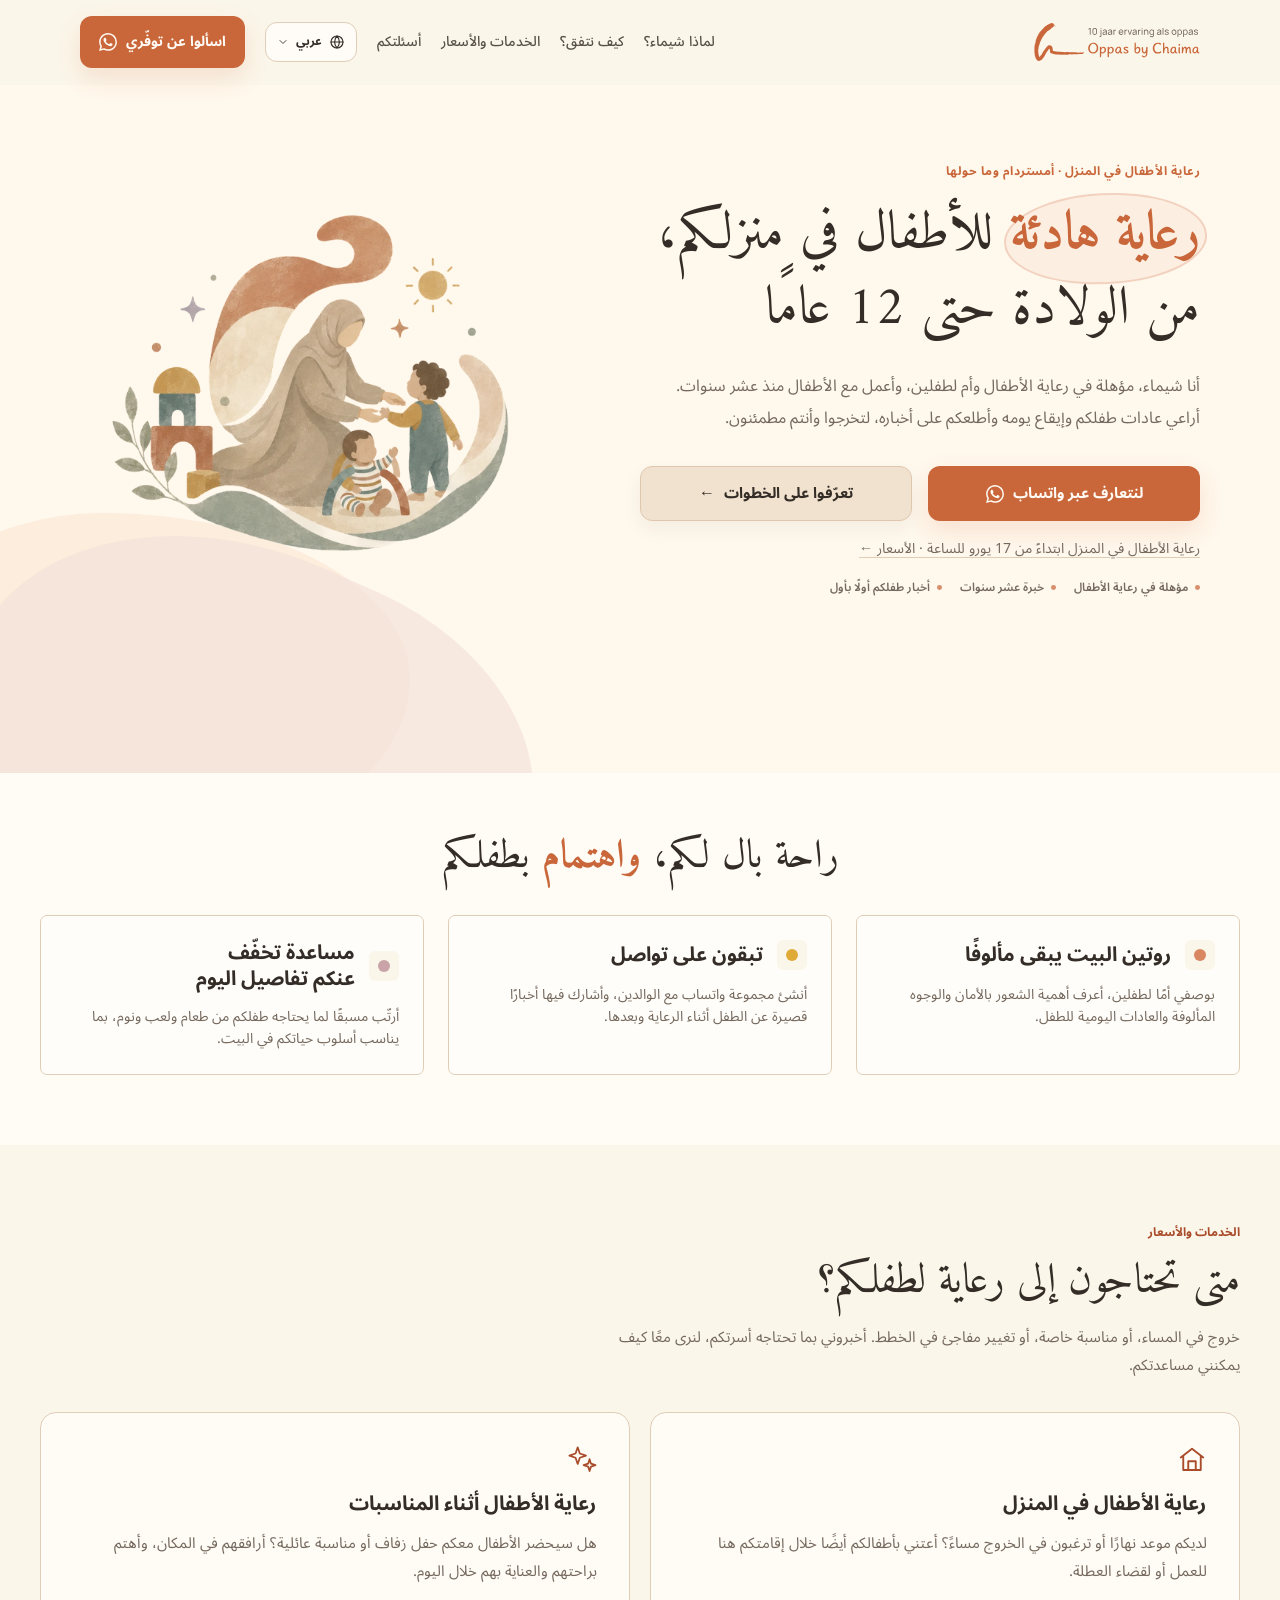
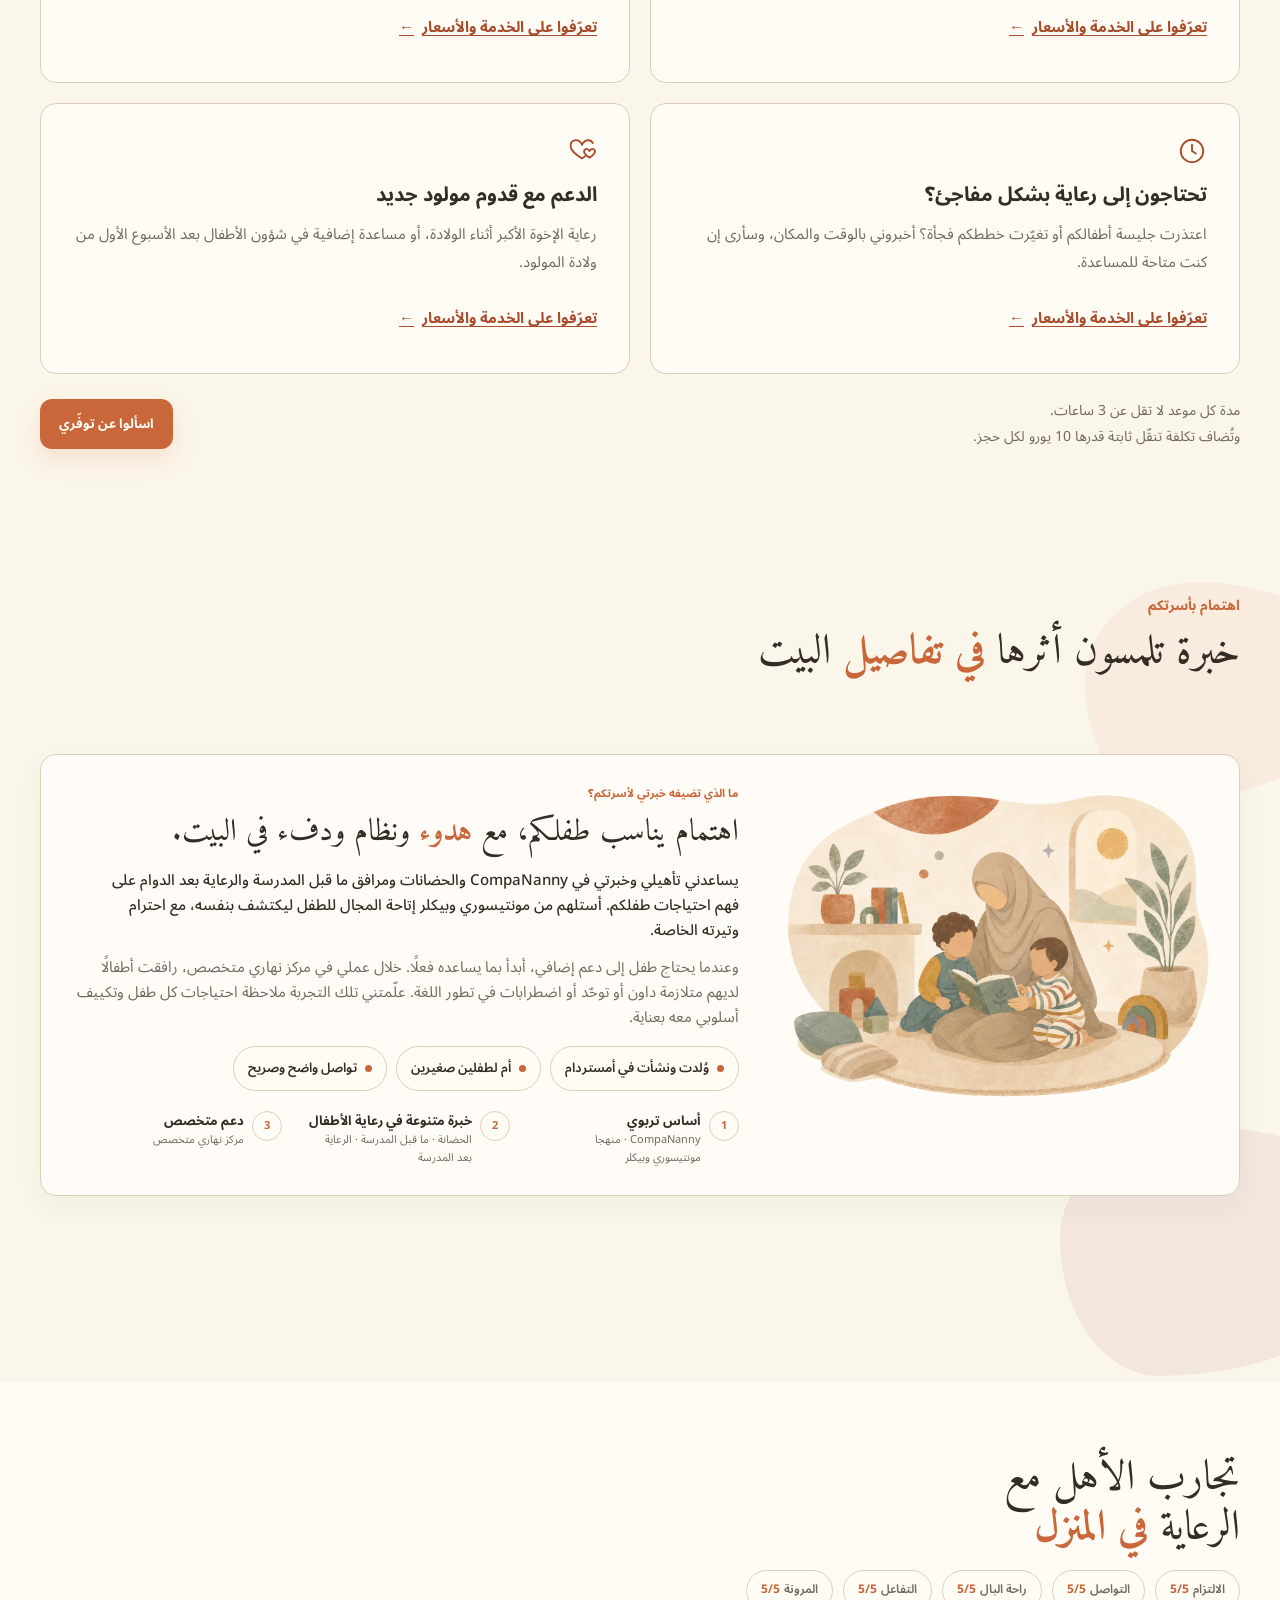
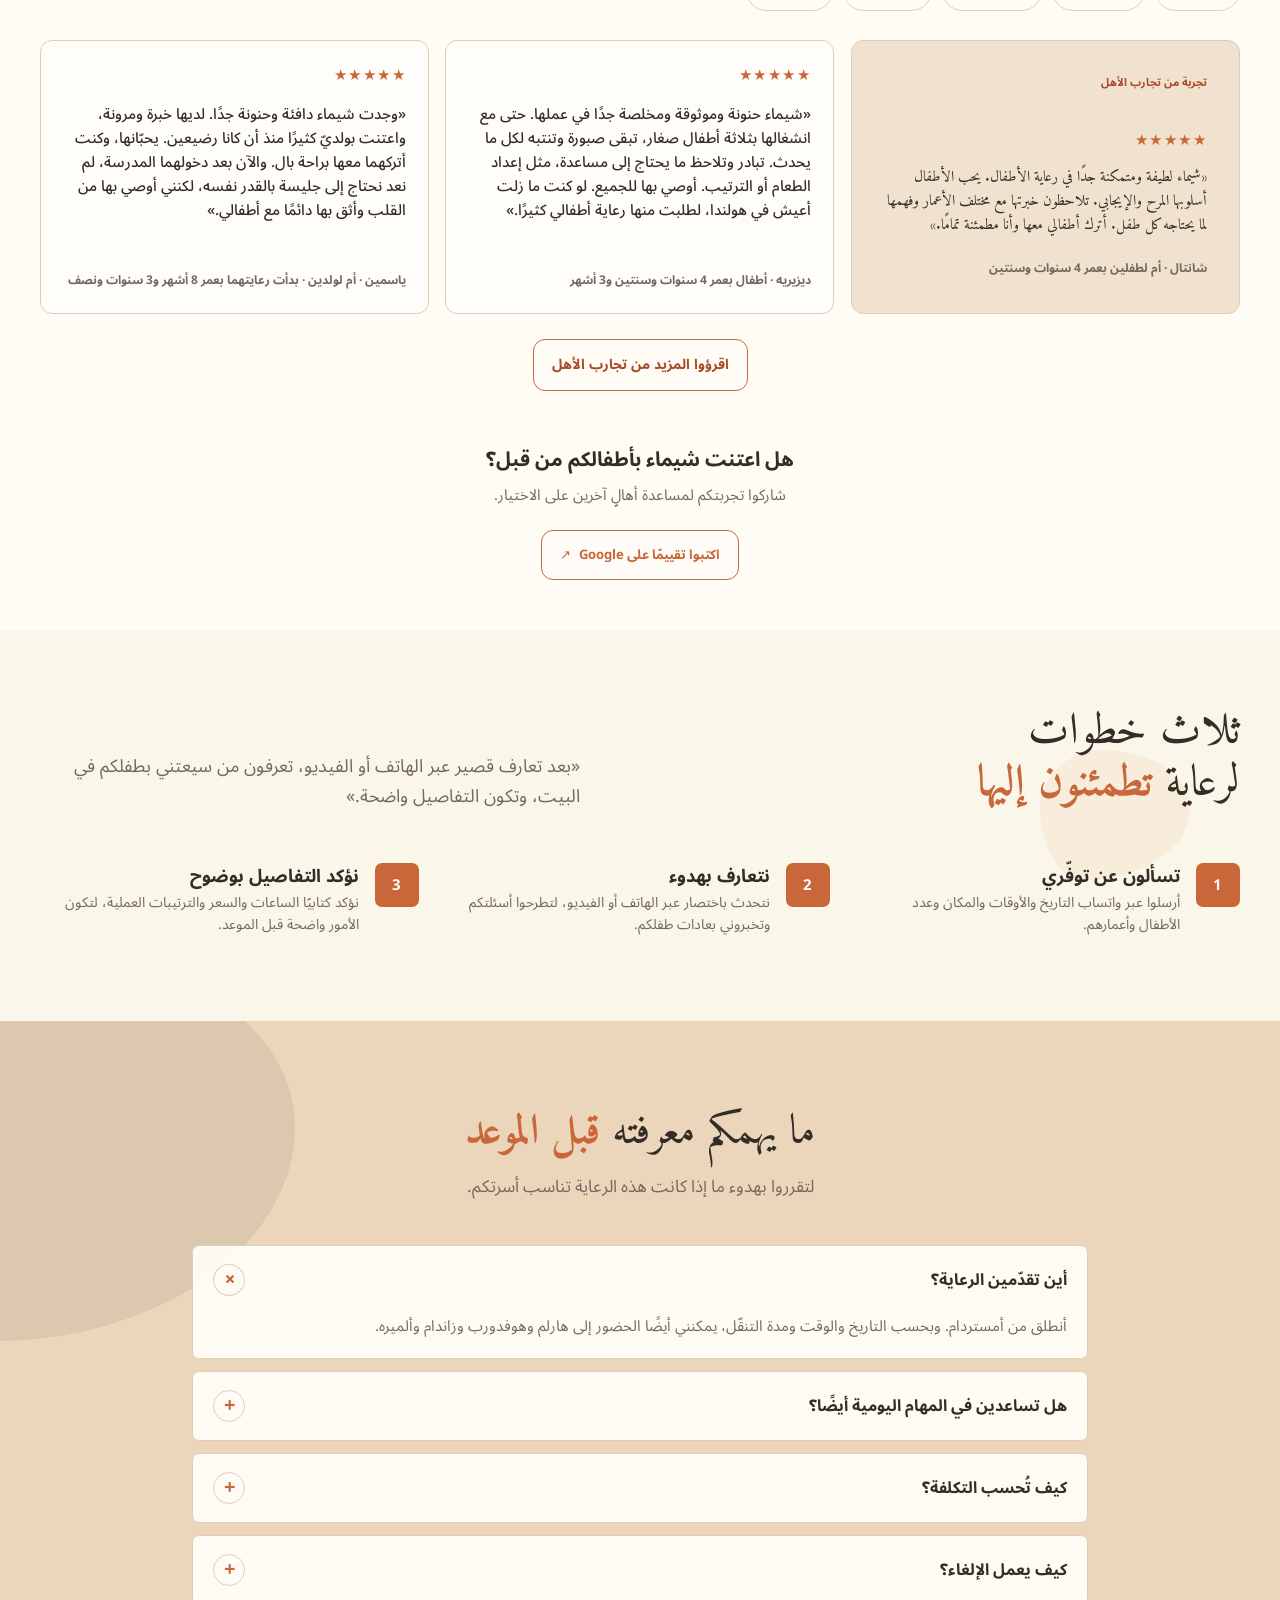
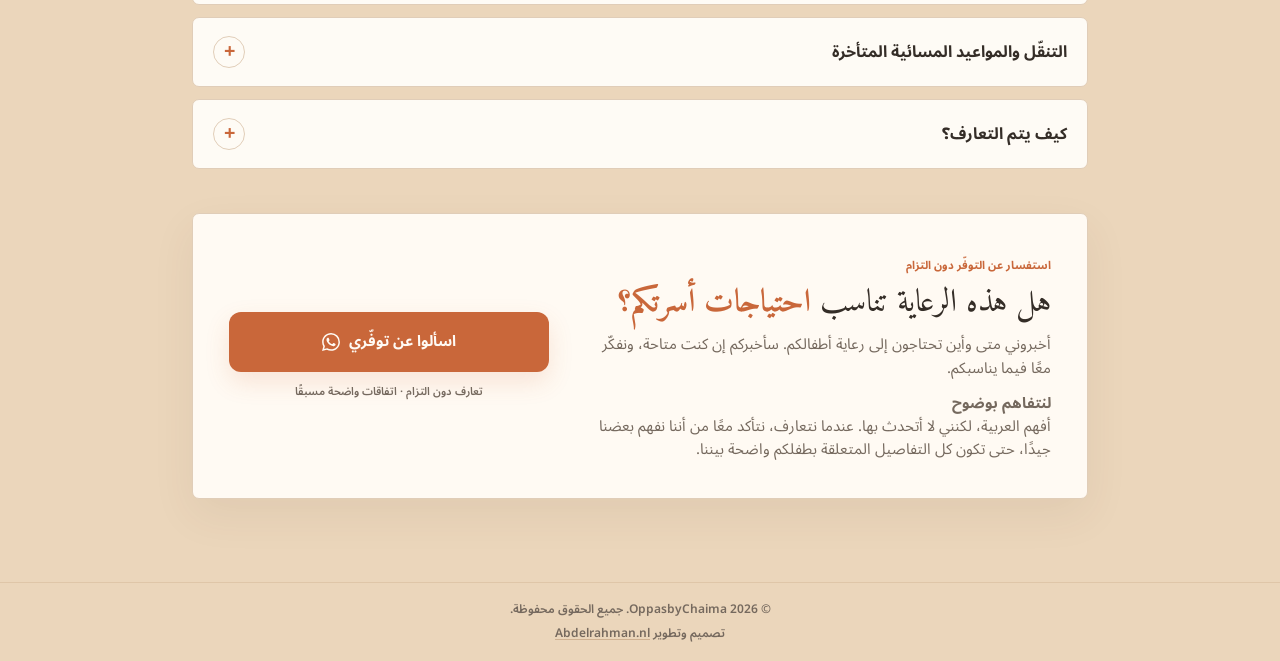
==== commit 20f0a130: "Match language selector corners to the shared button radius" ====
--- a/ar/index.html
+++ b/ar/index.html
@@ -32,7 +32,7 @@
     <link rel="preconnect" href="https://fonts.googleapis.com">
     <link rel="preconnect" href="https://fonts.gstatic.com" crossorigin>
     <link href="https://fonts.googleapis.com/css2?family=Amiri:wght@400;700&amp;family=Noto+Sans+Arabic:wght@400;500;600;700&amp;family=Fraunces:ital,opsz,wght@0,9..144,400;0,9..144,600;1,9..144,400;1,9..144,600&amp;family=Manrope:wght@400;500;600;700&amp;display=swap" rel="stylesheet">
-    <link rel="stylesheet" href="/style.css?v=20261030-refined">
+    <link rel="stylesheet" href="/style.css?v=20261030-language-radius">
     <script type="application/ld+json">
 {
   "@context": "https://schema.org",
--- a/style.css
+++ b/style.css
@@ -395,7 +395,7 @@
   gap: 0.4375rem;
   padding: 0.5rem 0.6875rem;
   border: 0.0625rem solid var(--line);
-  border-radius: 62.4375rem;
+  border-radius: var(--button-radius);
   background: rgba(255, 253, 249, 0.9);
   color: var(--ink);
   cursor: pointer;
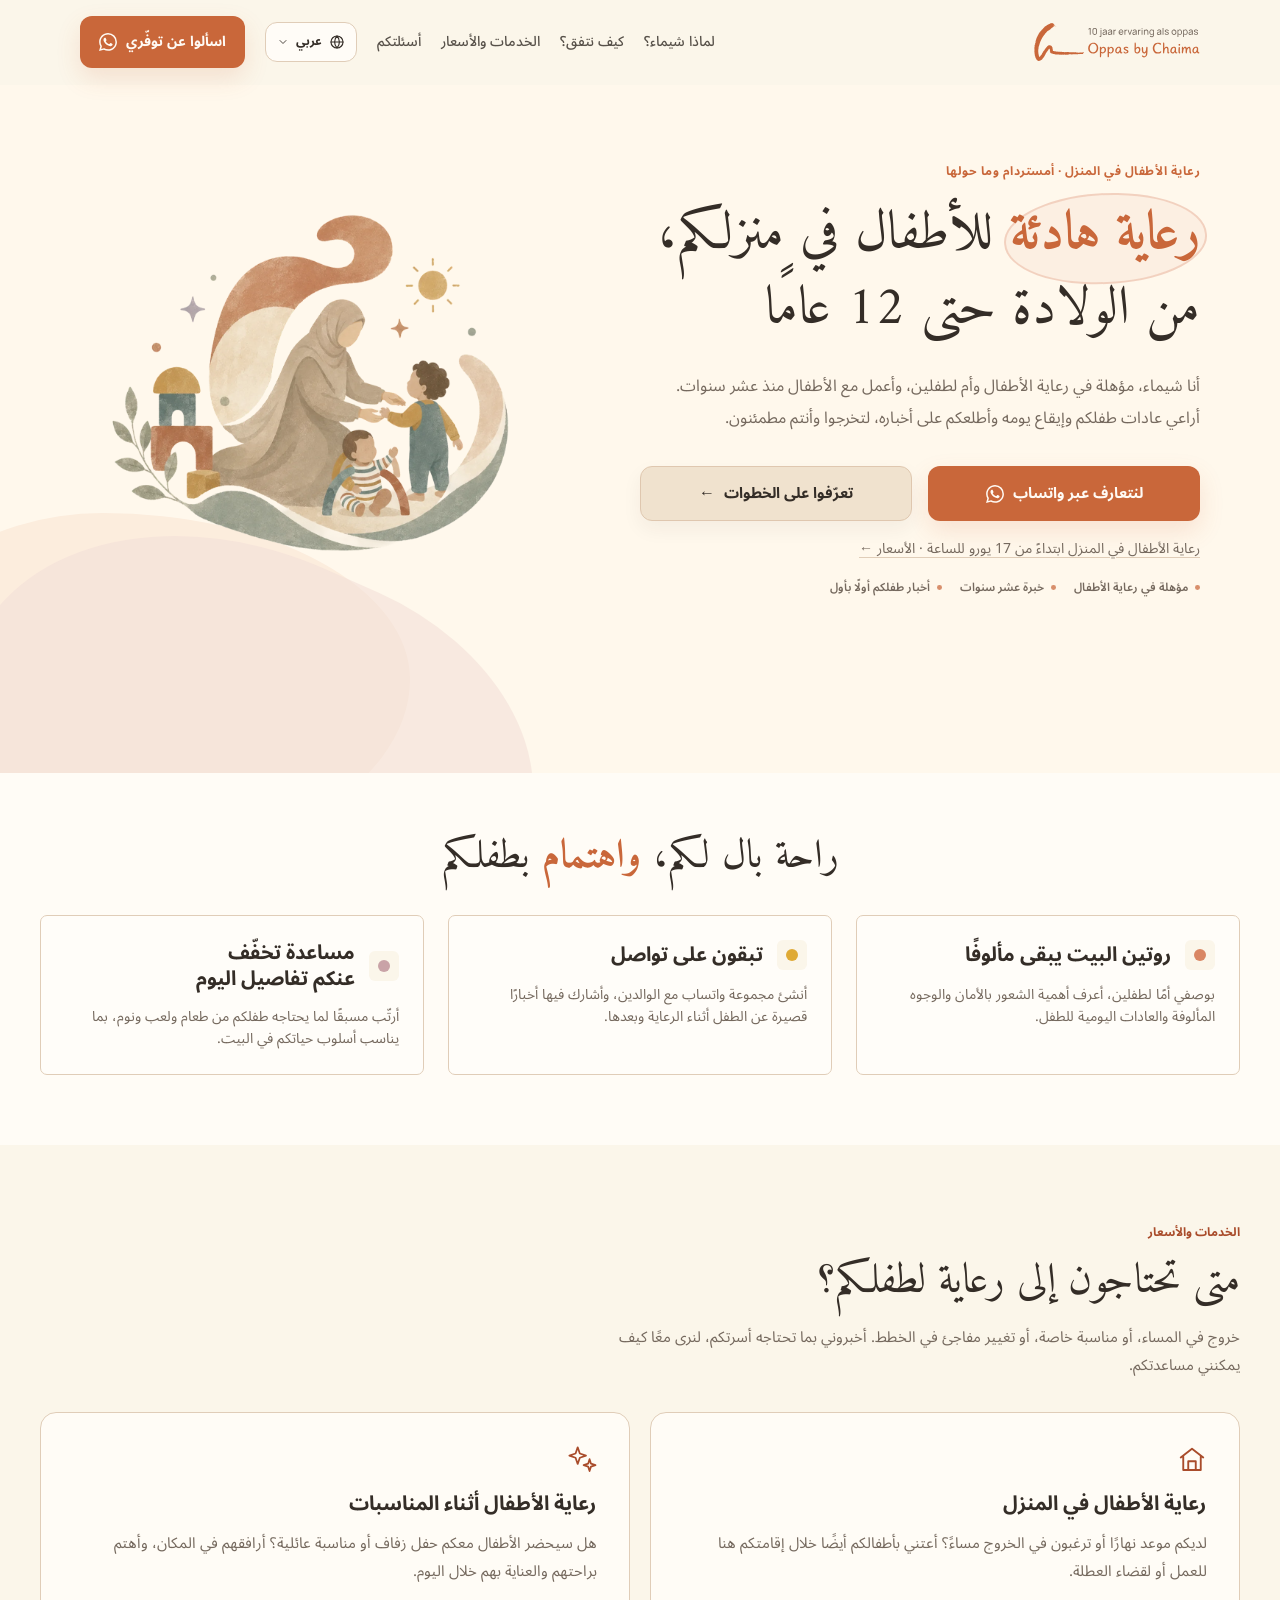
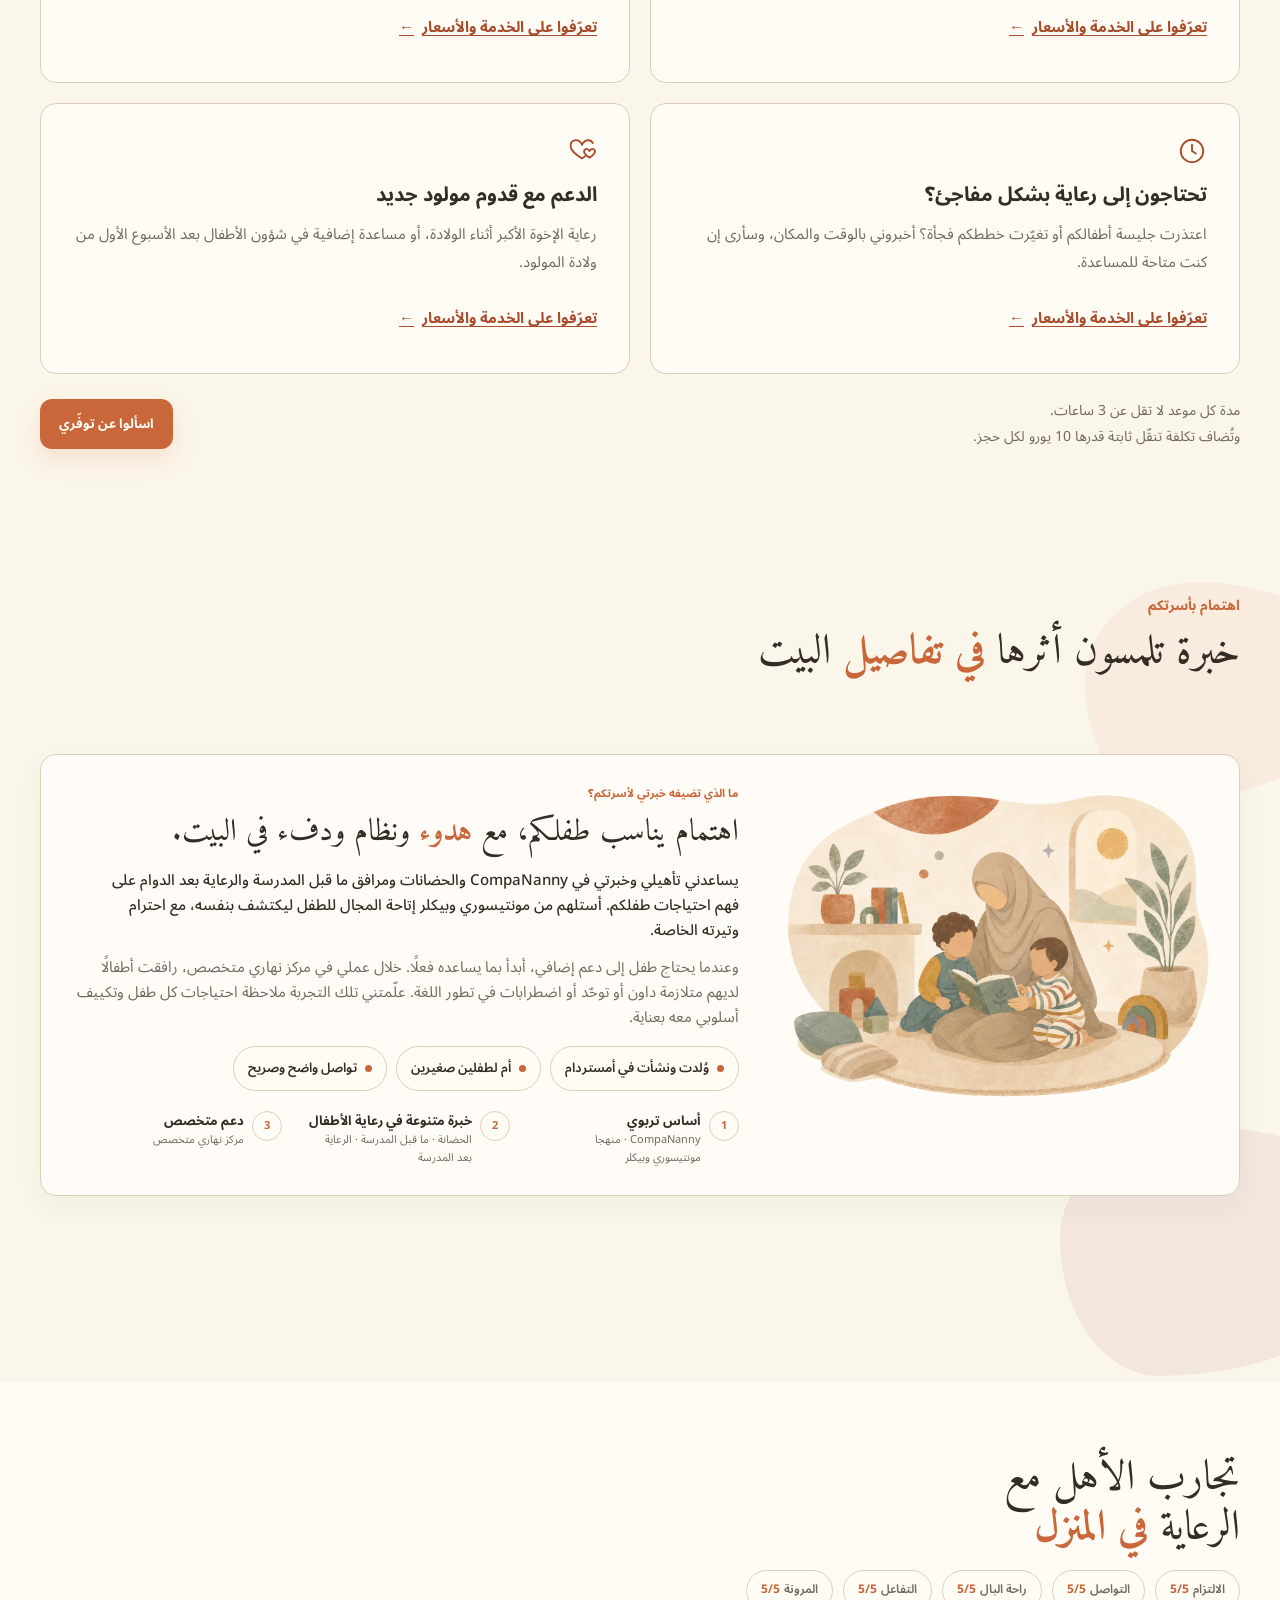
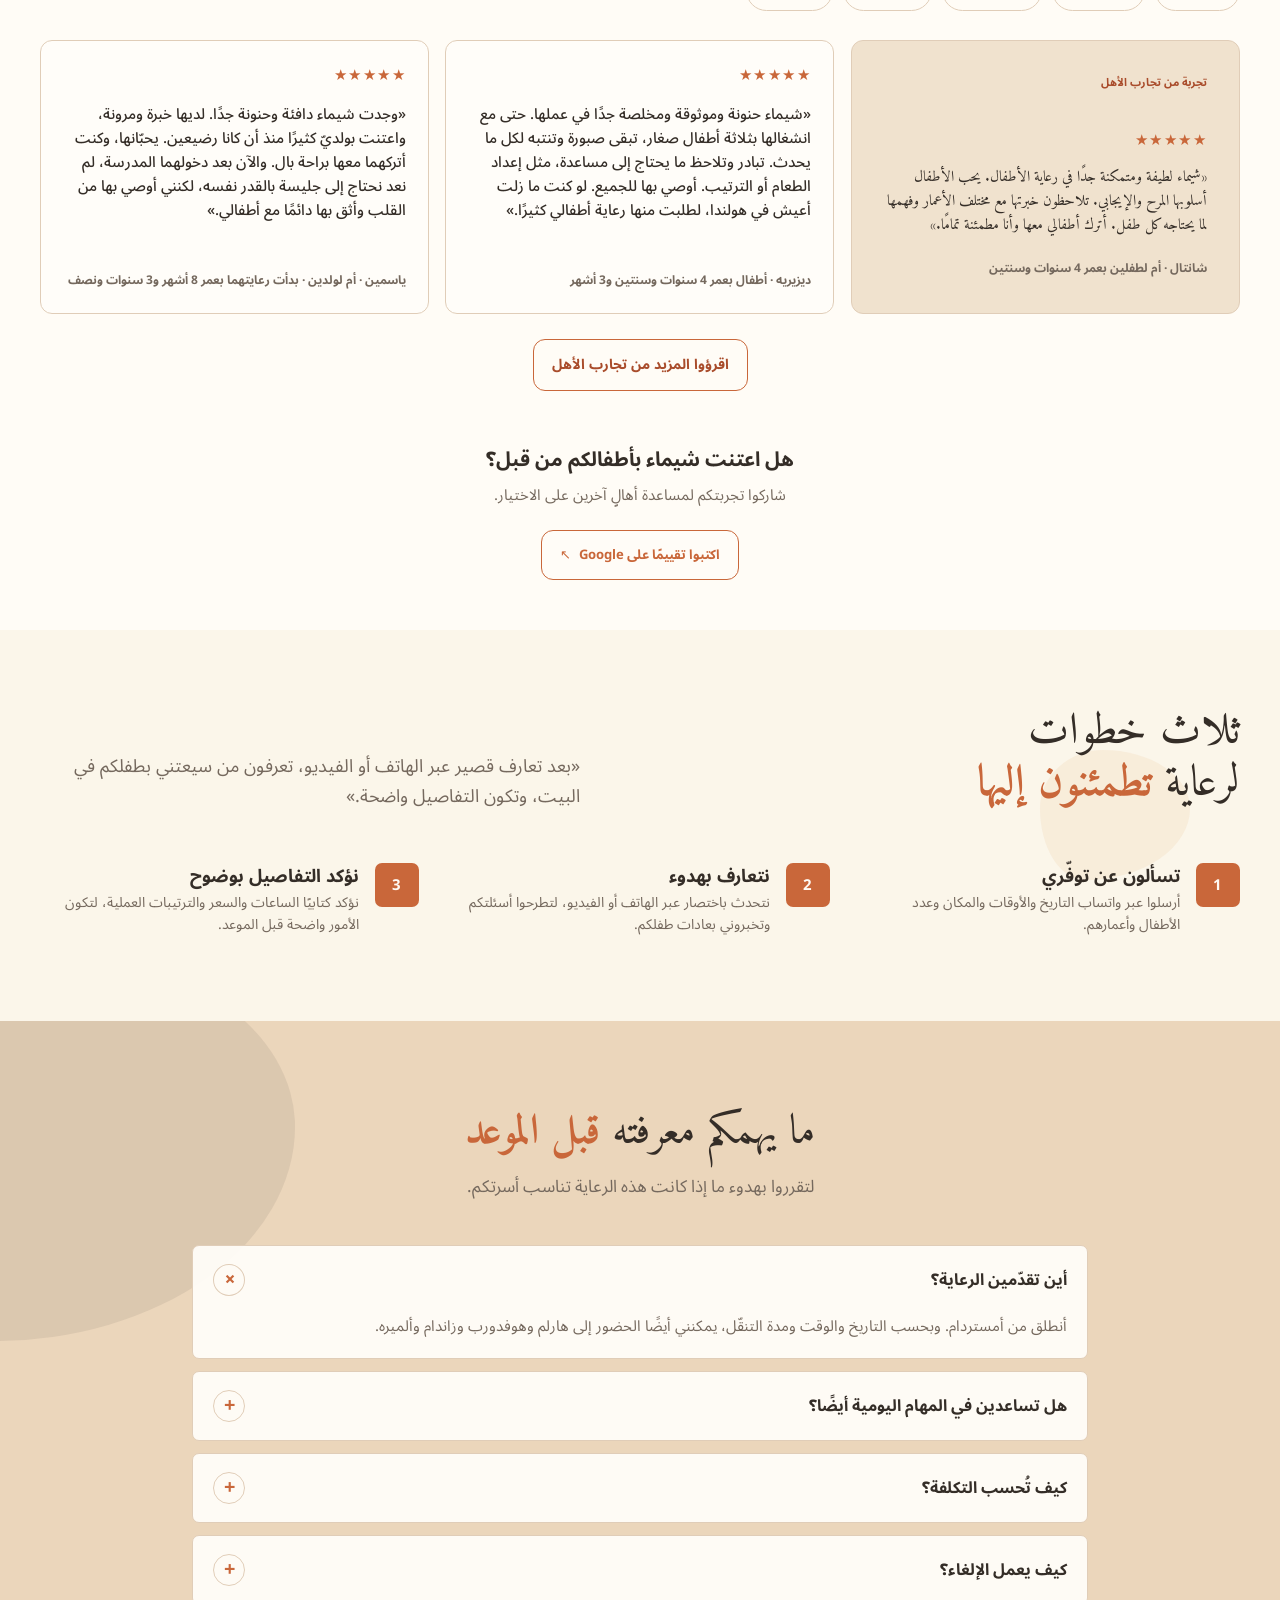
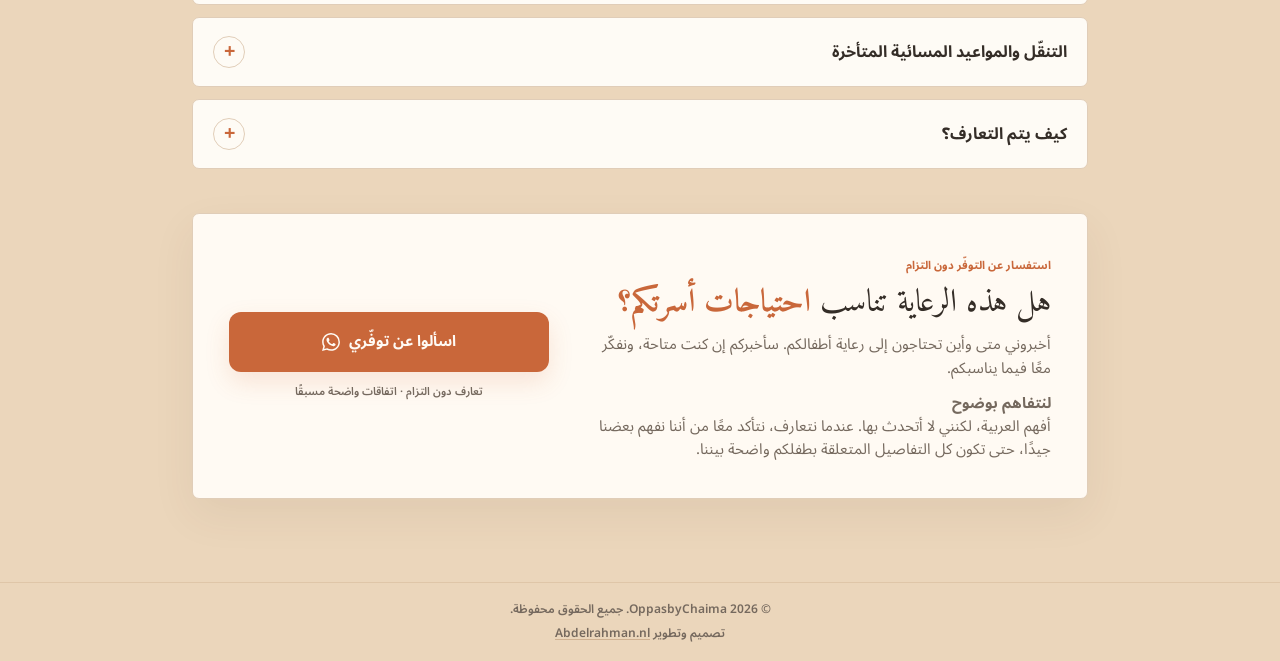
==== commit 939247ff: "Turn services into comparable moment cards with detail dialogs Services pages now show compact cards" ====
--- a/ar/index.html
+++ b/ar/index.html
@@ -32,7 +32,7 @@
     <link rel="preconnect" href="https://fonts.googleapis.com">
     <link rel="preconnect" href="https://fonts.gstatic.com" crossorigin>
     <link href="https://fonts.googleapis.com/css2?family=Amiri:wght@400;700&amp;family=Noto+Sans+Arabic:wght@400;500;600;700&amp;family=Fraunces:ital,opsz,wght@0,9..144,400;0,9..144,600;1,9..144,400;1,9..144,600&amp;family=Manrope:wght@400;500;600;700&amp;display=swap" rel="stylesheet">
-    <link rel="stylesheet" href="/style.css?v=20261030-language-radius">
+    <link rel="stylesheet" href="/style.css?v=20261031-arrow-spacing">
     <script type="application/ld+json">
 {
   "@context": "https://schema.org",
@@ -301,7 +301,7 @@
               <div class="container review-invite">
           <h3>هل اعتنت شيماء بأطفالكم من قبل؟</h3>
           <p>شاركوا تجربتكم لمساعدة أهالٍ آخرين على الاختيار.</p>
-          <a class="btn btn-secondary review-invite-link" href="https://g.page/r/CfDLBFFsI1FAEBM/review" target="_blank" rel="noopener noreferrer">اكتبوا تقييمًا على Google <span aria-hidden="true">↗</span></a>
+          <a class="btn btn-secondary review-invite-link" href="https://g.page/r/CfDLBFFsI1FAEBM/review" target="_blank" rel="noopener noreferrer">اكتبوا تقييمًا على Google <span aria-hidden="true">↖</span></a>
         </div>
       </section>
 
@@ -356,6 +356,6 @@
         <small class="site-credit">تصميم وتطوير <a href="https://abdelrahman.nl/" target="_blank" rel="noopener">Abdelrahman.nl</a></small>
       </div>
     </footer>
-    <script src="/script.js?v=20261030-refined" defer></script>
+    <script src="/script.js?v=20261031-moments-bento" defer></script>
   </body>
 </html>
--- a/style.css
+++ b/style.css
@@ -2836,3 +2836,292 @@
 .btn-primary:active { background-color: var(--terracotta-deep); }
 .faq-header:hover { background-color: rgba(240, 226, 206, .25); }
 .btn:focus-visible, .reviews-toggle:focus-visible, .faq-header:focus-visible, .about-toggle:focus-visible { outline: 3px solid var(--terracotta-deep); outline-offset: 4px; }
+
+/* Local proposal: services continue the homepage's visual language. */
+.services-preview .service-hero { padding-block: clamp(3rem, 6vw, 5rem); background: var(--paper-strong); }
+.services-preview .service-hero-layout { grid-template-columns: minmax(0, 1.15fr) minmax(0, 1fr); gap: clamp(2rem, 5vw, 4rem); }
+.services-preview .service-hero h1 { font-size: clamp(2.75rem, 4.2vw, 3.625rem); line-height: 1.05; max-width: 18ch; margin-bottom: 1.5rem; }
+.services-preview .service-intro { max-width: 33rem; font-size: 1rem; line-height: 1.75; }
+.services-preview .service-hero-art { max-width: 29rem; }
+.services-preview .service-hero-actions { width: 100%; max-width: 36rem; }
+.services-preview .service-hero-actions .btn { font-size: .875rem; }
+.service-wayfinding { padding-block: 2.5rem 1.75rem; scroll-margin-top: 7rem; }
+.service-wayfinding .service-jump { margin-top: .75rem; gap: .75rem 1.75rem; }
+.service-wayfinding .service-jump a { padding: .5rem 0; border: 0; border-radius: 0; background: transparent; color: var(--ink); text-decoration: underline; text-decoration-color: var(--line); text-underline-offset: .3em; }
+.service-wayfinding .service-jump a:hover { color: var(--terracotta-deep); text-decoration-color: currentColor; }
+.service-booking-notes { display: flex; flex-wrap: wrap; gap: .5rem 2rem; margin-top: 1.25rem; color: var(--muted); font-size: .8125rem; }
+@media (max-width: 760px) {
+ .services-preview .service-hero-layout { grid-template-columns: 1fr; gap: 2rem; }
+ .services-preview .service-hero h1 { font-size: clamp(2.35rem, 9.5vw, 3rem); }
+ .services-preview .service-hero-art { max-width: 21rem; }
+ .service-wayfinding .service-jump { display: grid; grid-template-columns: repeat(2, minmax(0, 1fr)); gap: .5rem 1.25rem; }
+ .service-booking-notes { flex-direction: column; }
+}
+
+/* Services: a warm continuation with a clear choice and contact hierarchy. */
+.services-preview .service-hero { padding-block: clamp(2.5rem, 5vw, 4rem); }
+.services-preview .service-hero h1 { max-width: none; font-size: clamp(2.6rem, 4.2vw, 3.625rem); }
+.services-preview .service-hero-art { max-width: 22rem; }
+.services-preview .service-hero-actions { margin-top: 1.5rem; }
+.services-preview .service-text-link { display: inline-flex; align-items: center; gap: .75rem; min-height: 44px; color: var(--terracotta-deep); font-weight: 700; text-underline-offset: .3em; }
+.services-preview .service-shared-care { margin: 1.5rem 0 0; max-width: 42rem; color: var(--muted); }
+.services-preview .service-booking-notes { margin-top: .75rem; font-size: .875rem; }
+.services-preview .service-booking-notes a { color: var(--muted); text-underline-offset: .25em; }
+.services-preview .service-contact { background: transparent; border: 1px solid var(--terracotta-deep); color: var(--terracotta-deep); box-shadow: none; gap: .75rem; }
+.services-preview .service-contact:hover { background: var(--sand); }
+.services-preview .price-row dt small { display: block; margin-top: .375rem; color: var(--muted); font-size: .8125rem; font-weight: 400; line-height: 1.6; }
+.services-preview .service-explanation { line-height: 1.75; }
+.nav-menu > a[aria-current="page"] { color: var(--terracotta-deep); text-decoration: underline; text-underline-offset: .4em; }
+.services-preview a:focus-visible { outline: 3px solid var(--terracotta-deep); outline-offset: 4px; }
+.services-preview .service-wayfinding .service-jump a { min-height: 44px; display: inline-flex; align-items: center; }
+@media (max-width: 760px) {
+ .services-preview .service-hero-layout { gap: 1.25rem; }
+ .services-preview .service-hero h1 { font-size: clamp(2.35rem, 9.5vw, 3rem); }
+ .services-preview .service-hero-art { max-width: 14rem; }
+ .services-preview .service-price-panel { padding: 1.25rem; }
+ .services-preview .price-row { gap: .875rem; }
+ .services-preview .service-contact { width: 100%; }
+ .services-preview .service-booking-notes { gap: .5rem; }
+}
+
+.services-preview#main { scroll-margin-top: 6rem; }
+
+/* Accessible contrast without changing the warm palette. */
+.services-view .btn-primary { background-color: var(--terracotta-deep); }
+.services-view .btn-primary:hover { background-color: #913e23; }
+.services-view .eyebrow, .services-view .service-eyebrow, .services-view .hero-kicker { color: var(--terracotta-deep); }
+
+/* One continuous introduction and a clearly bounded service chooser. */
+.services-preview .service-hero { padding-block: 2.5rem 2rem; }
+.services-preview .service-hero-layout { gap: 2rem; }
+.services-preview .service-hero-art { max-width: 18rem; }
+.services-preview .service-wayfinding { padding: 1.75rem 0 0; margin-top: 1.5rem; border-top: 1px solid var(--line); }
+.service-choice-heading h2 { font-size: clamp(1.5rem, 2.4vw, 1.875rem); margin: 0 0 .5rem; line-height: 1.2; }
+.service-choice-heading p { margin: 0; font-size: .875rem; color: var(--muted); }
+.services-preview .service-wayfinding .service-jump { display: grid; grid-template-columns: repeat(4, minmax(0, 1fr)); gap: .875rem; margin: 1.25rem 0 0; }
+.services-preview .service-wayfinding .service-jump a { position: relative; display: grid; grid-template-columns: 1fr auto; align-content: start; align-items: start; gap: .5rem; min-height: 10rem; padding: 1.25rem; border: 1px solid var(--line); border-radius: var(--button-radius); background: var(--paper-white); text-decoration: none; }
+.services-preview .service-wayfinding .service-jump a:hover { background: var(--sand); border-color: var(--terracotta-deep); }
+.service-jump .service-icon { grid-column: 1; margin: 0 0 .25rem; color: var(--terracotta-deep); }
+.service-choice-label { grid-column: 1 / -1; font-size: .9375rem; font-weight: 700; line-height: 1.45; }
+.service-choice-hint { grid-column: 1 / -1; font-size: .75rem; color: var(--muted); line-height: 1.6; }
+.service-choice-arrow { grid-column: 2; grid-row: 1; color: var(--terracotta-deep); }
+.services-preview .service-booking-notes { display: flex; flex-direction: row; align-items: center; gap: .75rem 1.5rem; margin-top: 1.25rem; padding: 1rem 0 0; font-size: .8125rem; }
+.service-booking-notes strong { color: var(--ink); font-weight: 600; }
+.services-preview .service-booking-notes a { margin-inline-start: auto; color: var(--terracotta-deep); text-decoration: underline; text-underline-offset: .25em; }
+.services-preview .service-detail:first-child { border-top: 0; }
+@media (max-width: 760px) {
+ .services-preview .service-hero { padding-block: 2rem 1.5rem; }
+ .services-preview .service-hero-layout { grid-template-columns: minmax(0, 1fr) 7rem; gap: 1rem; }
+ .services-preview .service-hero-copy { grid-column: 1 / -1; }
+ .services-preview .service-hero-art { display: block; grid-column: 2; grid-row: 1; width: 7rem; margin: 0; align-self: start; }
+ .services-preview .service-hero-copy { grid-column: 1 / -1; }
+ .services-preview .service-hero-copy .hero-kicker { padding-inline-end: 7.5rem; min-height: 4.5rem; }
+ .services-preview .service-wayfinding { margin-top: 1.5rem; padding-top: 1.5rem; }
+ .services-preview .service-wayfinding .service-jump { grid-template-columns: repeat(2, minmax(0, 1fr)); gap: .75rem; }
+ .services-preview .service-wayfinding .service-jump a { padding: 1rem; min-height: 10.5rem; }
+ .service-choice-label { font-size: .875rem; }
+ .services-preview .service-booking-notes { display: grid; grid-template-columns: 1fr; gap: .375rem; }
+ .services-preview .service-booking-notes a { margin-inline-start: 0; margin-top: .375rem; min-height: 44px; display: inline-flex; align-items: center; gap: .5rem; }
+}
+
+@media (max-width: 760px) {
+ .services-preview .service-hero-copy { grid-row: 1; }
+ .services-preview .service-hero-layout { align-items: start; }
+ .services-preview .service-hero-copy .hero-kicker { margin-bottom: 1rem; min-height: 4.5rem; }
+}
+
+/* Service navigation: an explicit 8px spacing scale and consistent reading order. */
+.services-preview .service-wayfinding .service-jump { gap: 1rem; margin-top: 1.5rem; }
+.services-preview .service-wayfinding .service-jump a {
+ display: flex; flex-direction: column; align-items: stretch; gap: 0;
+ padding: 1.5rem; min-height: 0; height: 100%;
+}
+.services-preview .service-jump .service-icon { display: flex; align-items: center; width: 2rem; height: 2rem; margin: 0 0 1rem; }
+.services-preview .service-jump .service-icon svg { width: 1.5rem; height: 1.5rem; }
+.services-preview .service-choice-label { font-size: 1rem; line-height: 1.5; margin: 0 0 .5rem; }
+.services-preview .service-choice-hint { font-size: .8125rem; line-height: 1.5; margin: 0 0 1.5rem; }
+.service-choice-action { display: flex; align-items: center; justify-content: space-between; gap: 1rem; margin-top: auto; padding-top: 1rem; border-top: 1px solid var(--line); color: var(--terracotta-deep); font-size: .8125rem; line-height: 1.5; font-weight: 700; }
+@media (min-width: 761px) and (max-width: 1100px) {
+ .services-preview .service-wayfinding .service-jump { grid-template-columns: repeat(2, minmax(0, 1fr)); }
+}
+@media (max-width: 760px) {
+ .services-preview .service-wayfinding .service-jump { gap: 1rem; }
+ .services-preview .service-wayfinding .service-jump a { padding: 1rem; min-height: 0; }
+ .services-preview .service-choice-label { font-size: .875rem; }
+ .services-preview .service-choice-hint { margin-bottom: 1rem; }
+}
+
+.services-preview .service-choice-label { min-height: 3rem; line-height: 1.5rem; }
+
+/* A single service overview: complete cards instead of navigation plus detail rows. */
+.service-card-grid { display: grid; grid-template-columns: repeat(4, minmax(0, 1fr)); gap: 1rem; margin-top: 1.5rem; }
+.services-preview .service-card-grid .service-detail { display: flex; flex-direction: column; gap: 1.5rem; margin: 0; padding: 1.5rem; background: var(--paper-white); border: 1px solid var(--line); border-radius: var(--radius-lg); }
+.service-card-grid .service-detail-intro .service-icon { display: flex; align-items: center; width: 2rem; height: 2rem; margin: 0 0 1rem; color: var(--terracotta-deep); }
+.services-preview .service-card-grid h2 { font-size: 1.5rem; line-height: 1.25; margin: 0 0 1rem; }
+.services-preview .service-card-grid .service-detail-intro > p { font-size: .875rem; line-height: 1.75; margin: 0; }
+.services-preview .service-card-grid .service-price-panel { display: flex; flex-direction: column; flex: 1; padding: 0; border: 0; border-radius: 0; background: transparent; }
+.service-card-grid .price-row { grid-template-columns: 1fr; gap: .5rem; padding-block: 1rem; }
+.service-card-grid .price-row:first-child { padding-top: 0; }
+.service-card-grid .price-row dt { font-size: .8125rem; line-height: 1.6; }
+.service-card-grid .price-row dd { font-size: 1.5rem; line-height: 1.25; }
+.services-preview .service-card-grid .service-explanation { margin: 1rem 0 1.5rem; font-size: .8125rem; line-height: 1.75; }
+.service-card-grid .service-contact { width: 100%; margin-top: auto; }
+.services-preview .service-card-grid .price-row dt small { font-size: .75rem; }
+.services-preview .service-booking-notes { padding-top: 1.5rem; margin-top: 0; }
+@media (min-width: 761px) and (max-width: 1199px) {
+ .service-card-grid { grid-template-columns: repeat(2, minmax(0, 1fr)); }
+ .service-card-grid .price-row { grid-template-columns: minmax(0,1fr) auto; gap: 1rem; }
+}
+@media (max-width: 760px) {
+ .service-card-grid { grid-template-columns: minmax(0, 1fr); gap: 1.5rem; }
+ .services-preview .service-card-grid .service-detail { padding: 1.5rem; }
+ .service-card-grid .price-row { grid-template-columns: minmax(0, 1fr) auto; gap: 1rem; }
+}
+
+/* Editorial service cards: two readable columns and one concise first layer. */
+.services-preview .service-card-grid { grid-template-columns: repeat(2, minmax(0, 1fr)); gap: 1.5rem; align-items: start; }
+.services-preview .service-card-grid .service-detail { padding: 2rem; gap: 1.5rem; }
+.services-preview .service-card-grid h2 { font-size: 1.875rem; line-height: 1.2; margin-bottom: 1rem; }
+.services-preview .service-card-grid .service-detail-intro > p { font-size: 1rem; line-height: 1.6; max-width: none; }
+.services-preview .service-card-grid .price-row { grid-template-columns: minmax(0,1fr) auto; gap: 1rem; align-items: center; padding-block: 1rem; }
+.services-preview .service-card-grid .price-row dt { font-size: .875rem; font-weight: 500; }
+.services-preview .service-card-grid .price-row dd { font-size: 2.125rem; color: var(--ink); font-variant-numeric: tabular-nums; }
+.services-preview .service-card-grid .service-explanation { font-size: .875rem; line-height: 1.6; margin: 1rem 0; }
+.services-preview .service-card-grid .service-contact { display: inline-flex; align-self: flex-start; align-items: center; gap: .5rem; min-height: 3rem; width: auto; margin-top: .5rem; padding: 0; background: transparent; border: 0; border-radius: 0; color: var(--terracotta-deep); font-size: .9375rem; font-weight: 700; text-decoration: underline; text-underline-offset: .25em; }
+.services-preview .service-card-grid .service-contact:hover { color: var(--ink); background: transparent; }
+.service-more { border-top: 1px solid var(--line); padding-top: .5rem; }
+.service-more summary { padding-block: .75rem; cursor: pointer; color: var(--ink); font-size: .875rem; font-weight: 600; }
+.service-more summary:focus-visible { outline: 3px solid var(--terracotta-deep); outline-offset: 4px; }
+.service-more-copy { padding: .5rem 0; font-size: .875rem; line-height: 1.65; color: var(--muted); }
+.service-more-copy p { margin: 0 0 1rem; }
+.service-more-copy p:last-child { margin: 0; }
+.service-more-copy ul { margin: 0 0 1rem; padding-inline-start: 1.5rem; }
+.service-more-copy li + li { margin-top: .5rem; }
+@media (max-width: 760px) {
+ .services-preview .service-card-grid { grid-template-columns: minmax(0,1fr); gap: 1rem; }
+ .services-preview .service-card-grid .service-detail { padding: 1.5rem; }
+ .services-preview .service-card-grid h2 { font-size: 1.625rem; }
+ .services-preview .service-card-grid .price-row dd { font-size: 1.875rem; }
+}
+
+/* Balanced service cards with the established outline action and price accent. */
+.services-preview .service-card-grid { align-items: stretch; grid-auto-rows: 1fr; }
+.services-preview .service-card-grid .service-detail { gap: 1rem; }
+.services-preview .service-card-grid h2 { font-size: 1.75rem; margin-bottom: .75rem; }
+.services-preview .service-card-grid .price-list { display: grid; grid-template-columns: repeat(2, minmax(0,1fr)); gap: 1rem; border-bottom: 1px solid var(--line); padding-bottom: 1rem; }
+.services-preview .service-card-grid .price-row { display: flex; flex-direction: column; align-items: flex-start; justify-content: flex-end; gap: .5rem; padding: 0; border: 0; }
+.services-preview .service-card-grid .price-row:only-child { grid-column: 1 / -1; }
+.services-preview .service-card-grid .price-row dt { font-size: .8125rem; line-height: 1.5; }
+.services-preview .service-card-grid .price-row dd { font-size: 2rem; color: var(--terracotta-deep); }
+.services-preview .service-card-grid .service-explanation { margin: 1rem 0; }
+.services-preview .service-card-grid .service-contact { display: flex; align-self: stretch; justify-content: center; width: 100%; margin-top: 1rem; padding: .875rem 1rem; border: 1px solid var(--terracotta-deep); border-radius: var(--button-radius); text-decoration: none; font-size: .9375rem; line-height: 1.25; min-height: 3rem; }
+.services-preview .service-card-grid .service-contact:hover { background: var(--sand); color: var(--terracotta-deep); }
+.services-preview .service-card-grid .service-more { margin-top: auto; }
+@media (max-width: 760px) {
+ .services-preview .service-card-grid { grid-auto-rows: auto; }
+ .services-preview .service-card-grid h2 { font-size: 1.625rem; }
+}
+
+/* Keep explanatory content together; distribute extra height across the card. */
+.services-preview .service-card-grid .service-more { margin-top: 0; }
+@media (min-width: 761px) {
+ .services-preview .service-card-grid .service-detail { justify-content: space-between; }
+ .services-preview .service-card-grid .service-price-panel { flex: 0 0 auto; }
+}
+@media (max-width: 760px) {
+ html[lang="ar"] .services-preview .service-card-grid .price-row dd { white-space: normal; }
+}
+
+/* Expanded details must not stretch the neighbouring service card. */
+.services-preview .service-card-grid:has(.service-more[open]) { align-items: start; grid-auto-rows: auto; }
+.services-preview .service-card-grid:has(.service-more[open]) .service-detail { justify-content: flex-start; }
+.service-more-copy li small { display: block; margin-top: .25rem; font-size: inherit; }
+
+@media (min-width: 761px) {
+ .services-preview .service-card-grid:has(.service-more[open]) .service-detail:not(:has(.service-more[open])) { min-height: var(--closed-card-height, 0px); justify-content: space-between; }
+}
+
+/* Retain independent grid sizing through the closing animation as well. */
+.services-preview .service-card-grid.is-details-ready { align-items: start; grid-auto-rows: auto; }
+.services-preview .service-card-grid.is-details-ready .service-detail { min-height: var(--closed-card-height, 0px); }
+.services-preview .service-card-grid.is-details-ready .service-detail:has(.service-more[open]) { justify-content: flex-start; }
+.service-card-grid { overflow-anchor: none; }
+@media (max-width: 760px) {
+ .services-preview .service-card-grid.is-details-ready .service-detail { min-height: 0; }
+}
+
+/* Stable comparison cards with native modal details. */
+.services-preview .service-card-grid { align-items: stretch; grid-auto-rows: 1fr; }
+.service-info-trigger { display: flex; align-items: center; justify-content: flex-start; gap: .5rem; width: 100%; min-height: 3rem; margin: 0; padding: .75rem 0; border: 0; border-top: 1px solid var(--line); background: transparent; color: var(--ink); font: inherit; font-size: .875rem; font-weight: 600; text-align: start; cursor: pointer; }
+.service-info-trigger:hover { color: var(--terracotta-deep); }
+.service-info-trigger:focus-visible, .service-dialog-close:focus-visible { outline: 3px solid var(--terracotta-deep); outline-offset: 4px; }
+.service-dialog { width: min(38rem, calc(100vw - 3rem)); max-height: calc(100dvh - 3rem); margin: auto; padding: 2rem; border: 1px solid var(--line); border-radius: var(--radius-lg); background: var(--paper-white); color: var(--ink); box-shadow: 0 1.5rem 5rem #342d2733; overflow-y: auto; }
+.service-dialog::backdrop { background: rgba(52,45,39,.5); }
+.service-dialog-header { display: flex; align-items: start; justify-content: space-between; gap: 1.5rem; margin-bottom: 1.5rem; }
+.service-dialog-header h2 { margin: 0; font-family: var(--font-display, 'Fraunces', serif); font-size: 1.875rem; line-height: 1.2; }
+.service-dialog-close { flex: 0 0 2.75rem; display: grid; place-items: center; width: 2.75rem; height: 2.75rem; padding: 0; border: 1px solid var(--line); border-radius: var(--button-radius); color: var(--terracotta-deep); background: transparent; font-size: 1.75rem; cursor: pointer; }
+.service-dialog .service-more-copy { padding: 0; font-size: 1rem; }
+html.service-dialog-open { overflow: hidden; scrollbar-gutter: stable; }
+@media (min-width: 761px) {
+ .services-preview .service-hero-art { max-width: 23rem; }
+ .services-preview .service-hero { padding-top: 3rem; }
+}
+@media (max-width: 760px) {
+ .services-preview .service-card-grid { grid-auto-rows: auto; }
+ .service-dialog { width: calc(100vw - 2rem); max-height: calc(100dvh - 2rem); padding: 1.5rem; }
+ .service-dialog-header { gap: 1rem; }
+ .service-dialog-header h2 { font-size: 1.5rem; }
+}
+
+/* One personal service, expressed through four moments in a warm bento. */
+.services-preview .service-choice-heading h2 { max-width: 44rem; font-size: clamp(2rem,3.4vw,2.75rem); line-height: 1.15; }
+.service-choice-heading em { color: var(--terracotta-deep); font-weight: 500; }
+.services-preview .service-choice-heading > p { max-width: 42rem; margin-top: 1rem; font-size: 1rem; line-height: 1.65; }
+.services-preview .service-card-grid { grid-template-columns: repeat(10,minmax(0,1fr)); grid-auto-rows: auto; gap: 1.5rem; margin-top: 2rem; }
+.services-preview .service-card-grid .service-moment { position: relative; isolation: isolate; overflow: hidden; min-width: 0; padding: 2rem; border-radius: 1.5rem; justify-content: flex-start; gap: 1.5rem; }
+.services-preview .service-moment-0 { grid-column: span 4; grid-row: span 2; background: #f0e2ce !important; }
+.services-preview .service-moment-1 { grid-column: span 6; background: #ecd0bc !important; }
+.services-preview .service-moment-2 { grid-column: span 3; background: #f5eadd !important; }
+.services-preview .service-moment-3 { grid-column: span 3; background: #fffcf6 !important; }
+.service-moment::before { content: ''; position: absolute; z-index: -1; pointer-events: none; width: 12rem; height: 12rem; inset-inline-end: -5rem; top: -5rem; border: 1px solid #a94c2b20; border-radius: 50%; box-shadow: 0 0 0 1.5rem #a94c2b08,0 0 0 3rem #a94c2b06; }
+.service-moment-3::before { width: 9rem; height: 13rem; border-radius: 50% 50% 0 0; transform: rotate(-20deg); }
+.services-preview .service-card-grid .service-moment h2 { margin-bottom: 1rem; font-size: 1.75rem; line-height: 1.15; }
+.services-preview .service-card-grid .service-moment-0 h2 { font-size: clamp(2rem,3vw,2.75rem); max-width: 12ch; }
+.service-moment-label { margin: 0 0 .5rem !important; font-size: .75rem !important; line-height: 1.5 !important; font-weight: 700; color: var(--terracotta-deep) !important; letter-spacing: .025em; }
+.services-preview .service-card-grid .service-detail-intro > p:not(.service-moment-label) { font-size: .9375rem; line-height: 1.65; }
+.service-moment-art { margin: 0; border-radius: 7rem 7rem 1rem 1rem; overflow: hidden; }
+.service-moment-art img { display: block; width: 100%; height: auto; }
+.services-preview .service-moment .service-price-panel { margin-top: auto; }
+.services-preview .service-card-grid .service-moment .price-list { gap: .875rem; }
+.services-preview .service-card-grid .service-moment .price-row dt { font-size: .8125rem; }
+.services-preview .service-card-grid .service-moment .price-row dd { font-size: 2rem; }
+.services-preview .service-moment-2 .price-list { grid-template-columns: 1fr; }
+.services-preview .service-moment-2 .price-row { flex-direction: row; align-items: center; justify-content: space-between; }
+.services-preview .service-moment .service-explanation { font-size: .8125rem; }
+.service-moment .service-info-trigger { font-size: .8125rem; line-height: 1.5; }
+.services-preview .service-card-grid .service-moment .service-contact { font-size: .8125rem; padding-inline: .75rem; }
+@media (min-width:761px) and (max-width:1100px) {
+ .services-preview .service-card-grid { grid-template-columns: repeat(2,minmax(0,1fr)); }
+ .services-preview .service-card-grid .service-moment { grid-column: auto; grid-row: auto; }
+ .service-moment-art { max-height: 11rem; }
+ .service-moment-art img { height: 100%; object-fit: cover; }
+}
+@media (max-width:760px) {
+ .services-preview .service-card-grid { grid-template-columns: minmax(0,1fr); gap: 1rem; }
+ .services-preview .service-card-grid .service-moment { grid-column: auto; grid-row: auto; padding: 1.5rem; }
+ .services-preview .service-card-grid .service-moment h2 { font-size: 1.875rem; }
+ .services-preview .service-card-grid .service-moment-0 h2 { max-width: none; font-size: 2.25rem; }
+ .service-moment-art { max-height: 12rem; border-radius: 5rem 5rem 1rem 1rem; }
+ .service-moment-art img { height: 12rem; object-fit: cover; }
+}
+@media (min-width:1101px) {
+ .services-preview .service-card-grid .service-moment-1 { display: grid; grid-template-columns: 1fr 1fr; align-items: start; gap: 2rem; }
+ .services-preview .service-moment-1 h2 { font-size: 2.125rem; }
+ .services-preview .service-card-grid .service-moment-1 .service-price-panel { margin-top: 0; }
+ .services-preview .service-moment-0 .service-price-panel { margin-top: 0; }
+ .services-preview .service-moment-0 .service-moment-art { margin-block: auto; }
+ .services-preview .service-card-grid .service-moment-2,
+ .services-preview .service-card-grid .service-moment-3 { padding: 1.5rem; gap: 1rem; }
+ .services-preview .service-moment-2 .service-icon,
+ .services-preview .service-moment-3 .service-icon { margin-bottom: .5rem; }
+}
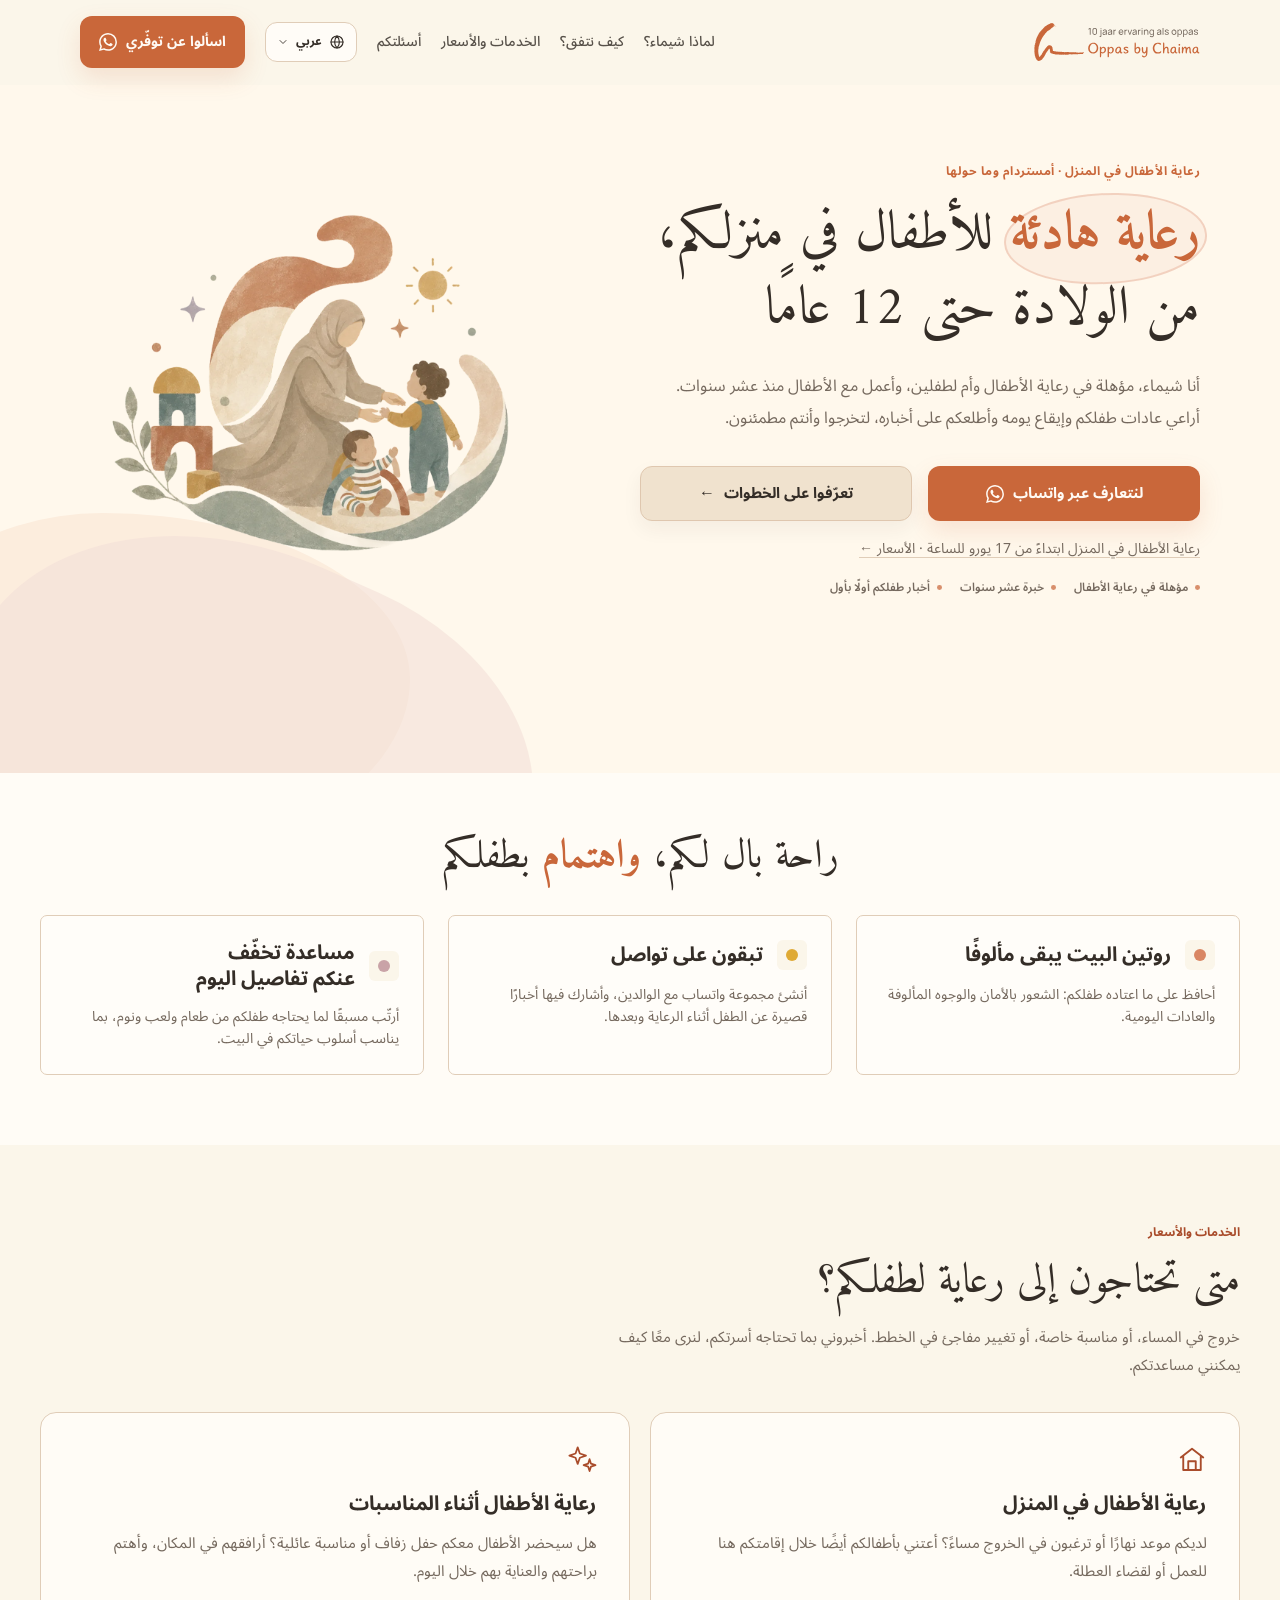
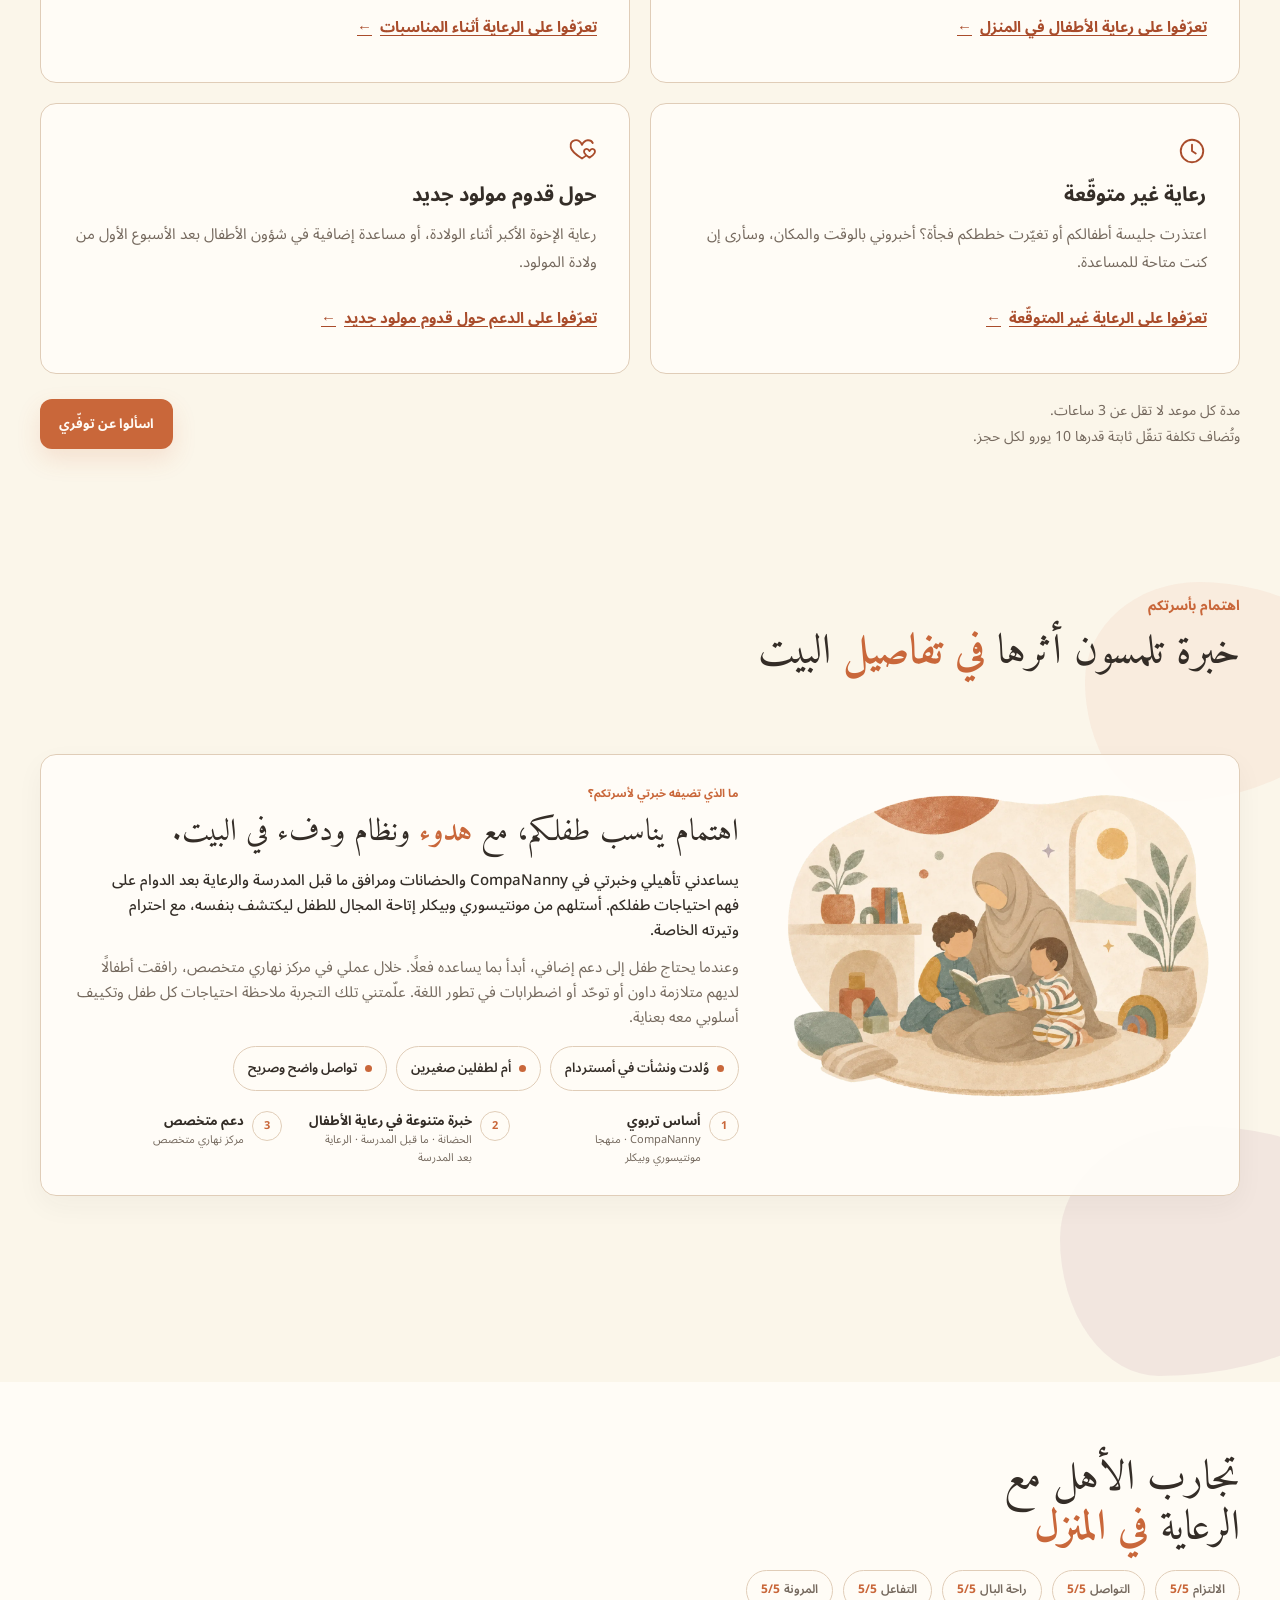
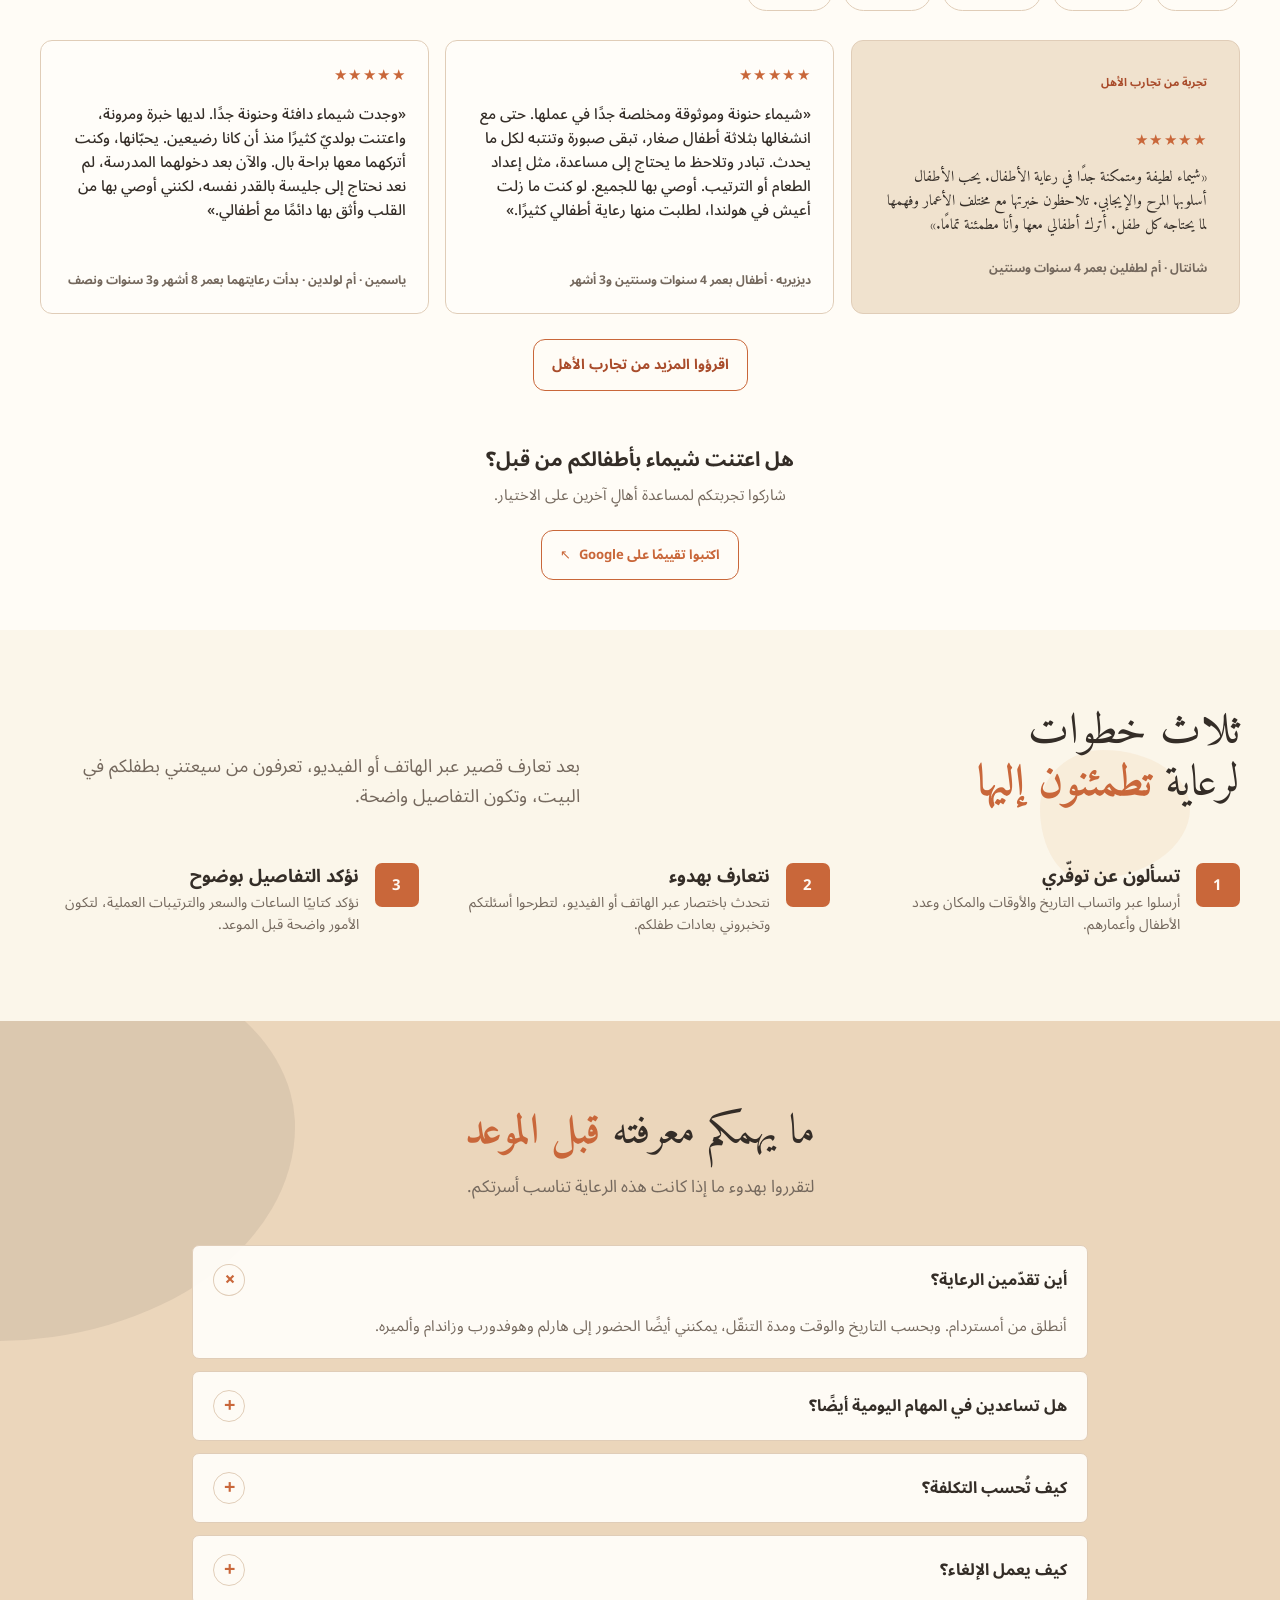
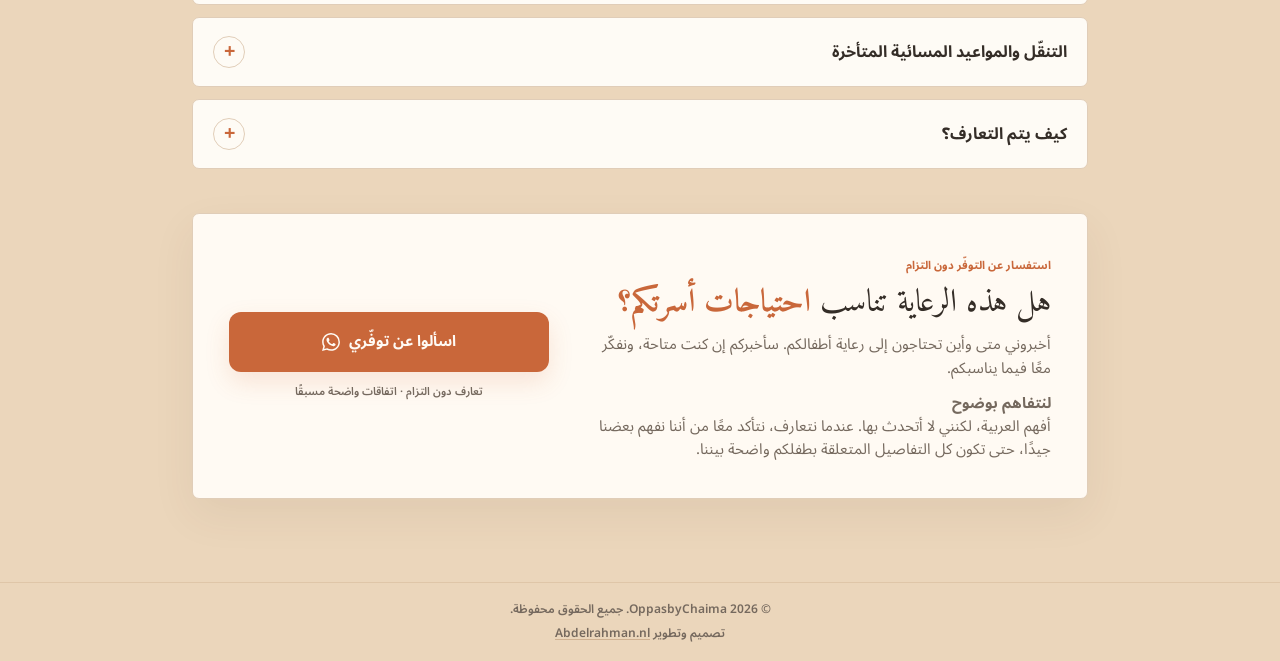
==== commit 3000d7ab: "Give each service one name and fill the services page evenly Every service now carries the same name" ====
--- a/ar/index.html
+++ b/ar/index.html
@@ -32,7 +32,7 @@
     <link rel="preconnect" href="https://fonts.googleapis.com">
     <link rel="preconnect" href="https://fonts.gstatic.com" crossorigin>
     <link href="https://fonts.googleapis.com/css2?family=Amiri:wght@400;700&amp;family=Noto+Sans+Arabic:wght@400;500;600;700&amp;family=Fraunces:ital,opsz,wght@0,9..144,400;0,9..144,600;1,9..144,400;1,9..144,600&amp;family=Manrope:wght@400;500;600;700&amp;display=swap" rel="stylesheet">
-    <link rel="stylesheet" href="/style.css?v=20261031-arrow-spacing">
+    <link rel="stylesheet" href="/style.css?v=20261031-polish">
     <script type="application/ld+json">
 {
   "@context": "https://schema.org",
@@ -201,7 +201,7 @@
         <div class="container">
           <div class="section-heading center reveal-item"><h2 id="trust-title">راحة بال لكم، <span class="text-accent">واهتمام</span> بطفلكم</h2><p class="mobile-only">يحافظ طفلكم على روتينه المألوف في البيت، وتبقون على اطلاع بأخباره أثناء الرعاية وبعدها.</p></div>
           <div class="card-grid three">
-            <article class="trust-card interactive-card reveal-item"><span class="icon-chip dot-peach" aria-hidden="true"></span><h3>روتين البيت يبقى مألوفًا</h3><p>بوصفي أمًا لطفلين، أعرف أهمية الشعور بالأمان والوجوه المألوفة والعادات اليومية للطفل.</p></article>
+            <article class="trust-card interactive-card reveal-item"><span class="icon-chip dot-peach" aria-hidden="true"></span><h3>روتين البيت يبقى مألوفًا</h3><p>أحافظ على ما اعتاده طفلكم: الشعور بالأمان والوجوه المألوفة والعادات اليومية.</p></article>
             <article class="trust-card interactive-card reveal-item"><span class="icon-chip dot-gold" aria-hidden="true"></span><h3>تبقون على تواصل</h3><p>أنشئ مجموعة واتساب مع الوالدين، وأشارك فيها أخبارًا قصيرة عن الطفل أثناء الرعاية وبعدها.</p></article>
             <article class="trust-card interactive-card reveal-item"><span class="icon-chip dot-rose" aria-hidden="true"></span><h3><span class="desktop-label">مساعدة تخفّف عنكم تفاصيل اليوم</span><span class="mobile-label">مساعدة في تفاصيل اليوم</span></h3><p>أرتّب مسبقًا لما يحتاجه طفلكم من طعام ولعب ونوم، بما يناسب أسلوب حياتكم في البيت.</p></article>
           </div>
@@ -220,28 +220,28 @@
 <span class="service-icon" aria-hidden="true"><svg viewBox="0 0 24 24" fill="none" stroke="currentColor" stroke-width="1.5" stroke-linecap="round" stroke-linejoin="round" focusable="false"><path d="m3 10 9-7 9 7M5 9v11h14V9M9 20v-7h6v7"/></svg></span>
 <h3>رعاية الأطفال في المنزل</h3>
 <p>لديكم موعد نهارًا أو ترغبون في الخروج مساءً؟ أعتني بأطفالكم أيضًا خلال إقامتكم هنا للعمل أو لقضاء العطلة.</p>
-<a class="service-link" href="/ar/services/#thuis">تعرّفوا على الخدمة والأسعار <span aria-hidden="true">←</span>
+<a class="service-link" href="/ar/services/#thuis">تعرّفوا على رعاية الأطفال في المنزل <span aria-hidden="true">←</span>
 </a>
 </article>
 <article class="service-card">
 <span class="service-icon" aria-hidden="true"><svg viewBox="0 0 24 24" fill="none" stroke="currentColor" stroke-width="1.5" stroke-linecap="round" stroke-linejoin="round" focusable="false"><path d="m9 3 1.8 5.2L16 10l-5.2 1.8L9 17l-1.8-5.2L2 10l5.2-1.8L9 3ZM19 13l1.2 3.8L24 18l-3.8 1.2L19 23l-1.2-3.8L14 18l3.8-1.2L19 13Z" transform="translate(0 -1) scale(.95)"/></svg></span>
 <h3>رعاية الأطفال أثناء المناسبات</h3>
 <p>هل سيحضر الأطفال معكم حفل زفاف أو مناسبة عائلية؟ أرافقهم في المكان، وأهتم براحتهم والعناية بهم خلال اليوم.</p>
-<a class="service-link" href="/ar/services/#gelegenheden">تعرّفوا على الخدمة والأسعار <span aria-hidden="true">←</span>
+<a class="service-link" href="/ar/services/#gelegenheden">تعرّفوا على الرعاية أثناء المناسبات <span aria-hidden="true">←</span>
 </a>
 </article>
 <article class="service-card">
 <span class="service-icon" aria-hidden="true"><svg viewBox="0 0 24 24" fill="none" stroke="currentColor" stroke-width="1.5" stroke-linecap="round" stroke-linejoin="round" focusable="false"><circle cx="12" cy="12" r="9"/><path d="M12 7v5l3 2"/></svg></span>
-<h3>تحتاجون إلى رعاية بشكل مفاجئ؟</h3>
+<h3>رعاية غير متوقّعة</h3>
 <p>اعتذرت جليسة أطفالكم أو تغيّرت خططكم فجأة؟ أخبروني بالوقت والمكان، وسأرى إن كنت متاحة للمساعدة.</p>
-<a class="service-link" href="/ar/services/#onverwacht">تعرّفوا على الخدمة والأسعار <span aria-hidden="true">←</span>
+<a class="service-link" href="/ar/services/#onverwacht">تعرّفوا على الرعاية غير المتوقّعة <span aria-hidden="true">←</span>
 </a>
 </article>
 <article class="service-card">
 <span class="service-icon" aria-hidden="true"><svg viewBox="0 0 24 24" fill="none" stroke="currentColor" stroke-width="1.5" stroke-linecap="round" stroke-linejoin="round" focusable="false"><path d="M12 7C9 1 2 3 3 9c.5 3 5 6.5 9 9 1.1-.7 2.2-1.5 3.2-2.3M12 7c2.3-4.6 7-4.5 8.6-1.4"/><path d="M18 12c-2-3.3-5.5-1-4 1.7.6 1.1 2.1 2.4 4 3.6 1.9-1.2 3.4-2.5 4-3.6 1.5-2.7-2-5-4-1.7Z"/></svg></span>
-<h3>الدعم مع قدوم مولود جديد</h3>
+<h3>حول قدوم مولود جديد</h3>
 <p>رعاية الإخوة الأكبر أثناء الولادة، أو مساعدة إضافية في شؤون الأطفال بعد الأسبوع الأول من ولادة المولود.</p>
-<a class="service-link" href="/ar/services/#geboorte">تعرّفوا على الخدمة والأسعار <span aria-hidden="true">←</span>
+<a class="service-link" href="/ar/services/#geboorte">تعرّفوا على الدعم حول قدوم مولود جديد <span aria-hidden="true">←</span>
 </a>
 </article>
 </div>
@@ -255,7 +255,7 @@
 <section class="about section animate-section" id="over-chaima" aria-labelledby="about-title">
         <div class="about-shape about-shape-top organic-bg-blob" aria-hidden="true"></div><div class="about-shape about-shape-bottom organic-bg-blob" aria-hidden="true"></div>
         <div class="container">
-          <header class="about-heading reveal-item"><p class="eyebrow">اهتمام بأسرتكم</p><h2 id="about-title">خبرة تلمسون أثرها <span class="text-accent">في تفاصيل</span> البيت</h2><p class="about-intro">أراعي عمر طفلكم وشخصيته وعادات أسرتكم. أنا شيماء، عمري 25 عامًا، وُلدت ونشأت في أمستردام، وأنا أم لطفلين صغيرين.</p></header>
+          <header class="about-heading reveal-item"><p class="eyebrow">اهتمام بأسرتكم</p><h2 id="about-title">خبرة تلمسون أثرها <span class="text-accent">في تفاصيل</span> البيت</h2><p class="about-intro">أراعي عمر طفلكم وشخصيته وعادات أسرتكم. أنا شيماء، عمري 25 عامًا، وُلدت ونشأت في أمستردام.</p></header>
           <div class="about-story reveal-item">
             <div class="about-media">
               <div class="about-image"><img src="/assets/over-mij.webp" width="1400" height="1050" alt="رسم لشيماء تقرأ مع طفلين في المنزل" loading="lazy"></div>
@@ -307,7 +307,7 @@
 
 <section class="process section animate-section" id="werkwijze" aria-labelledby="process-title">
         <div class="process-orb organic-bg-blob" aria-hidden="true"></div>
-        <div class="container split-heading"><h2 class="reveal-item" id="process-title">ثلاث خطوات لرعاية <span class="text-accent">تطمئنون إليها</span></h2><p class="section-note handwritten reveal-item">«بعد تعارف قصير عبر الهاتف أو الفيديو، تعرفون من سيعتني بطفلكم في البيت، وتكون التفاصيل واضحة.»</p></div>
+        <div class="container split-heading"><h2 class="reveal-item" id="process-title">ثلاث خطوات لرعاية <span class="text-accent">تطمئنون إليها</span></h2><p class="section-note handwritten reveal-item">بعد تعارف قصير عبر الهاتف أو الفيديو، تعرفون من سيعتني بطفلكم في البيت، وتكون التفاصيل واضحة.</p></div>
         <div class="container process-grid">
           <article class="step-card reveal-item"><span>1</span><div><h3>تسألون عن توفّري</h3><p>أرسلوا عبر واتساب التاريخ والأوقات والمكان وعدد الأطفال وأعمارهم.</p></div></article>
           <article class="step-card reveal-item"><span>2</span><div><h3>نتعارف بهدوء</h3><p>نتحدث باختصار عبر الهاتف أو الفيديو، لتطرحوا أسئلتكم وتخبروني بعادات طفلكم.</p></div></article>
@@ -323,7 +323,7 @@
           <div class="faq-list reveal-item">
             <article class="faq-item is-open"><button class="faq-header" type="button" aria-expanded="true" aria-controls="faq-answer-1"><span>أين تقدّمين الرعاية؟</span><span class="faq-icon" aria-hidden="true">+</span></button><div class="faq-content" id="faq-answer-1"><p>أنطلق من أمستردام. وبحسب التاريخ والوقت ومدة التنقّل، يمكنني أيضًا الحضور إلى هارلم وهوفدورب وزاندام وألميره.</p></div></article>
             <article class="faq-item"><button class="faq-header" type="button" aria-expanded="false" aria-controls="faq-answer-2"><span>هل تساعدين في المهام اليومية أيضًا؟</span><span class="faq-icon" aria-hidden="true">+</span></button><div class="faq-content" id="faq-answer-2"><p>نعم، في المهام المتعلقة بالأطفال، مثل إعداد طعامهم وترتيب ألعابهم وغسل ملابسهم. ويمكن الاتفاق على الطبخ أيضًا.</p></div></article>
-            <article class="faq-item"><button class="faq-header" type="button" aria-expanded="false" aria-controls="faq-answer-3"><span>كيف تُحسب التكلفة؟</span><span class="faq-icon" aria-hidden="true">+</span></button><div class="faq-content" id="faq-answer-3"><p>الأسعار بالساعة، والحد الأدنى لكل موعد 3 ساعات. الرعاية المنزلية المتفق عليها مسبقًا بسعر 17 يورو للساعة، والرعاية المطلوبة في آخر لحظة بسعر 18 يورو للساعة. أما الرعاية أثناء المناسبات أو الدعم الأسري في الظروف الخاصة فسعرها 25 يورو للساعة.<br><a class="service-link" href="/ar/services/">الخدمات والأسعار ←</a></p></div></article>
+            <article class="faq-item"><button class="faq-header" type="button" aria-expanded="false" aria-controls="faq-answer-3"><span>كيف تُحسب التكلفة؟</span><span class="faq-icon" aria-hidden="true">+</span></button><div class="faq-content" id="faq-answer-3"><p>الأسعار بالساعة، والحد الأدنى لكل موعد 3 ساعات. الرعاية المنزلية المتفق عليها مسبقًا بسعر 17 يورو للساعة، والرعاية المطلوبة في آخر لحظة بسعر 18 يورو للساعة. أما الرعاية أثناء المناسبات، والدعم في ظرف عائلي طارئ، والدعم حول قدوم مولود جديد فسعرها 25 يورو للساعة.<br><a class="service-link" href="/ar/services/">الخدمات والأسعار ←</a></p></div></article>
 <article class="faq-item">
 <button class="faq-header" type="button" aria-expanded="false" aria-controls="faq-answer-cancel">
 <span>كيف يعمل الإلغاء؟</span>
--- a/style.css
+++ b/style.css
@@ -3125,3 +3125,18 @@
  .services-preview .service-moment-2 .service-icon,
  .services-preview .service-moment-3 .service-icon { margin-bottom: .5rem; }
 }
+
+/* Tablet: give the two richer moments the full width so no card is left half empty. */
+@media (min-width:761px) and (max-width:1100px) {
+ .services-preview .service-card-grid { grid-auto-rows: auto; }
+ .services-preview .service-card-grid .service-moment-0,
+ .services-preview .service-card-grid .service-moment-1 { grid-column: 1 / -1; display: grid; grid-template-columns: repeat(2,minmax(0,1fr)); gap: 1rem 2rem; align-items: start; }
+ .services-preview .service-moment-0 .service-detail-intro,
+ .services-preview .service-moment-0 .service-price-panel { grid-column: 1; }
+ .services-preview .service-moment-0 .service-moment-art { grid-column: 2; grid-row: 1 / span 2; align-self: center; max-height: none; }
+ .services-preview .service-moment-0 .service-moment-art img { height: auto; }
+ .services-preview .service-card-grid .service-moment-0 .service-price-panel,
+ .services-preview .service-card-grid .service-moment-1 .service-price-panel { margin-top: 0; }
+}
+.service-dialog .service-more-copy li:has(small) { font-weight: 600; color: var(--ink); }
+.service-dialog .service-more-copy li small { font-weight: 400; color: var(--muted); }
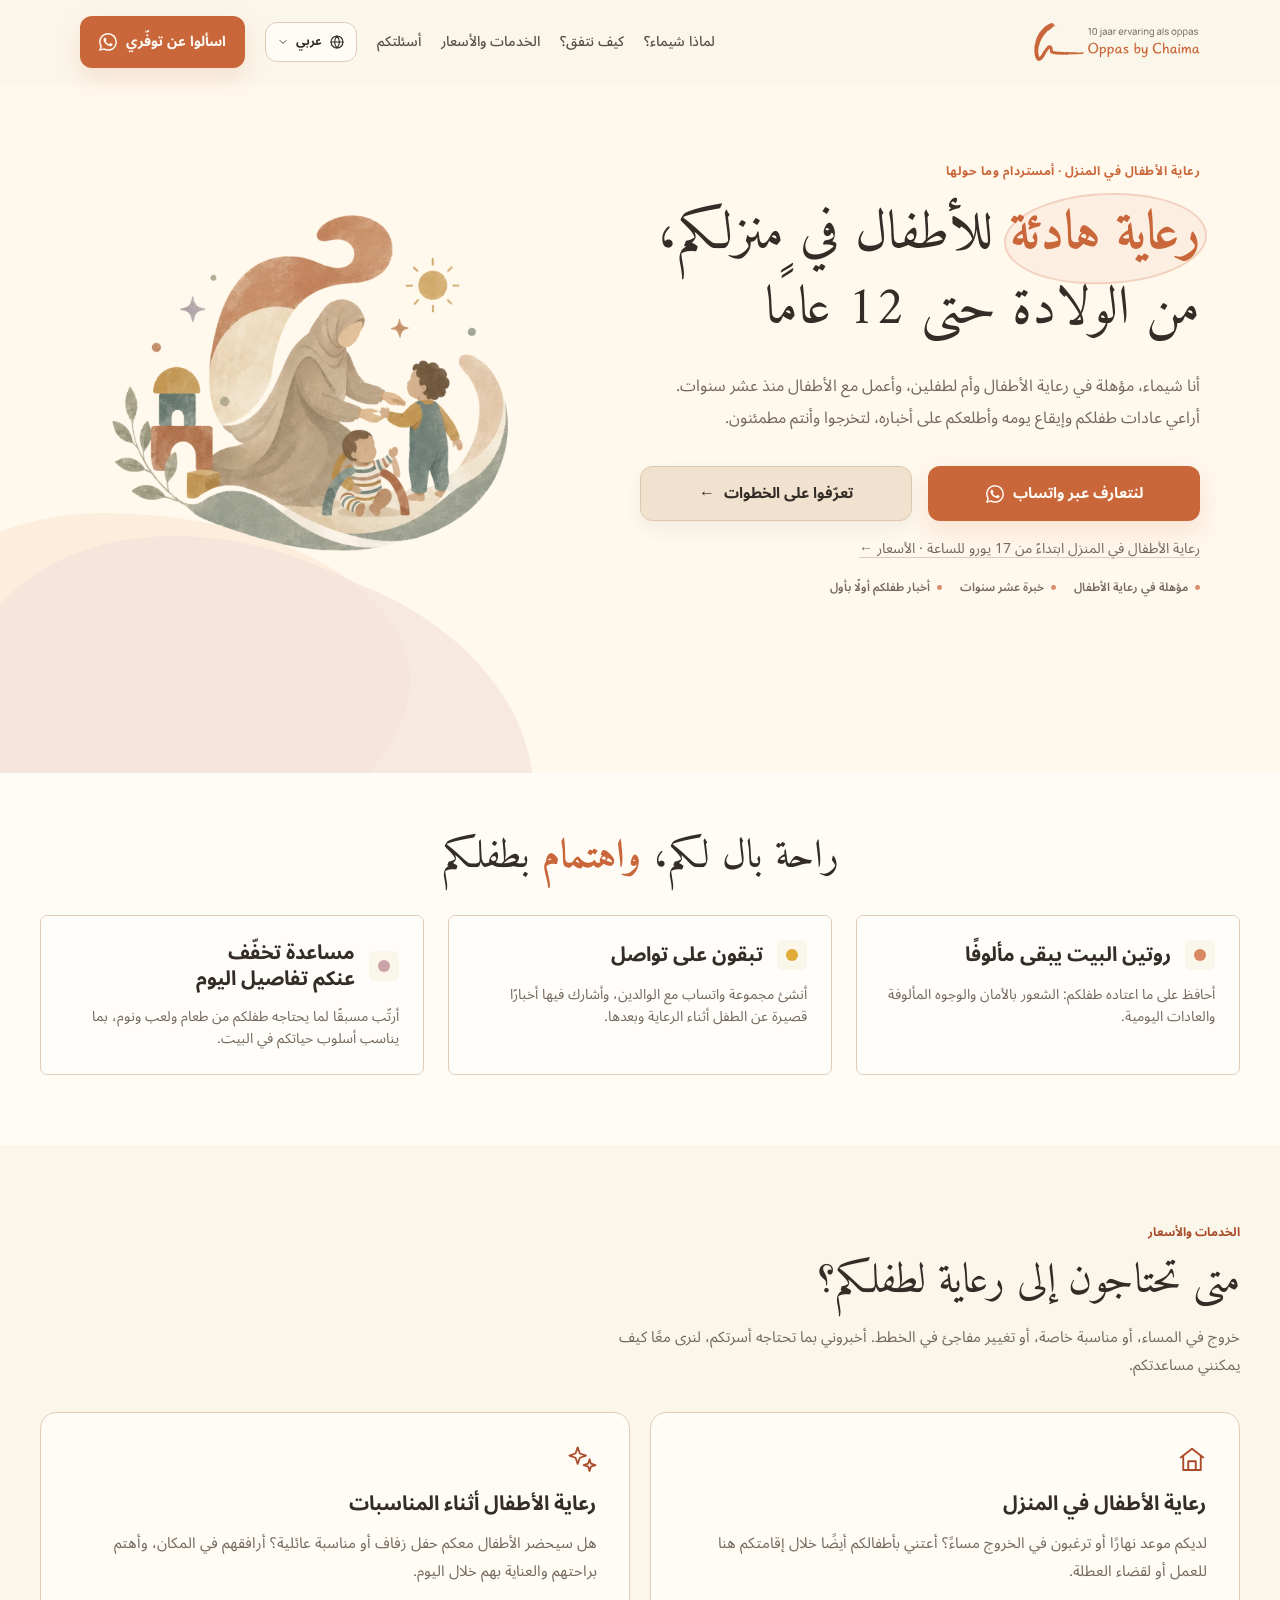
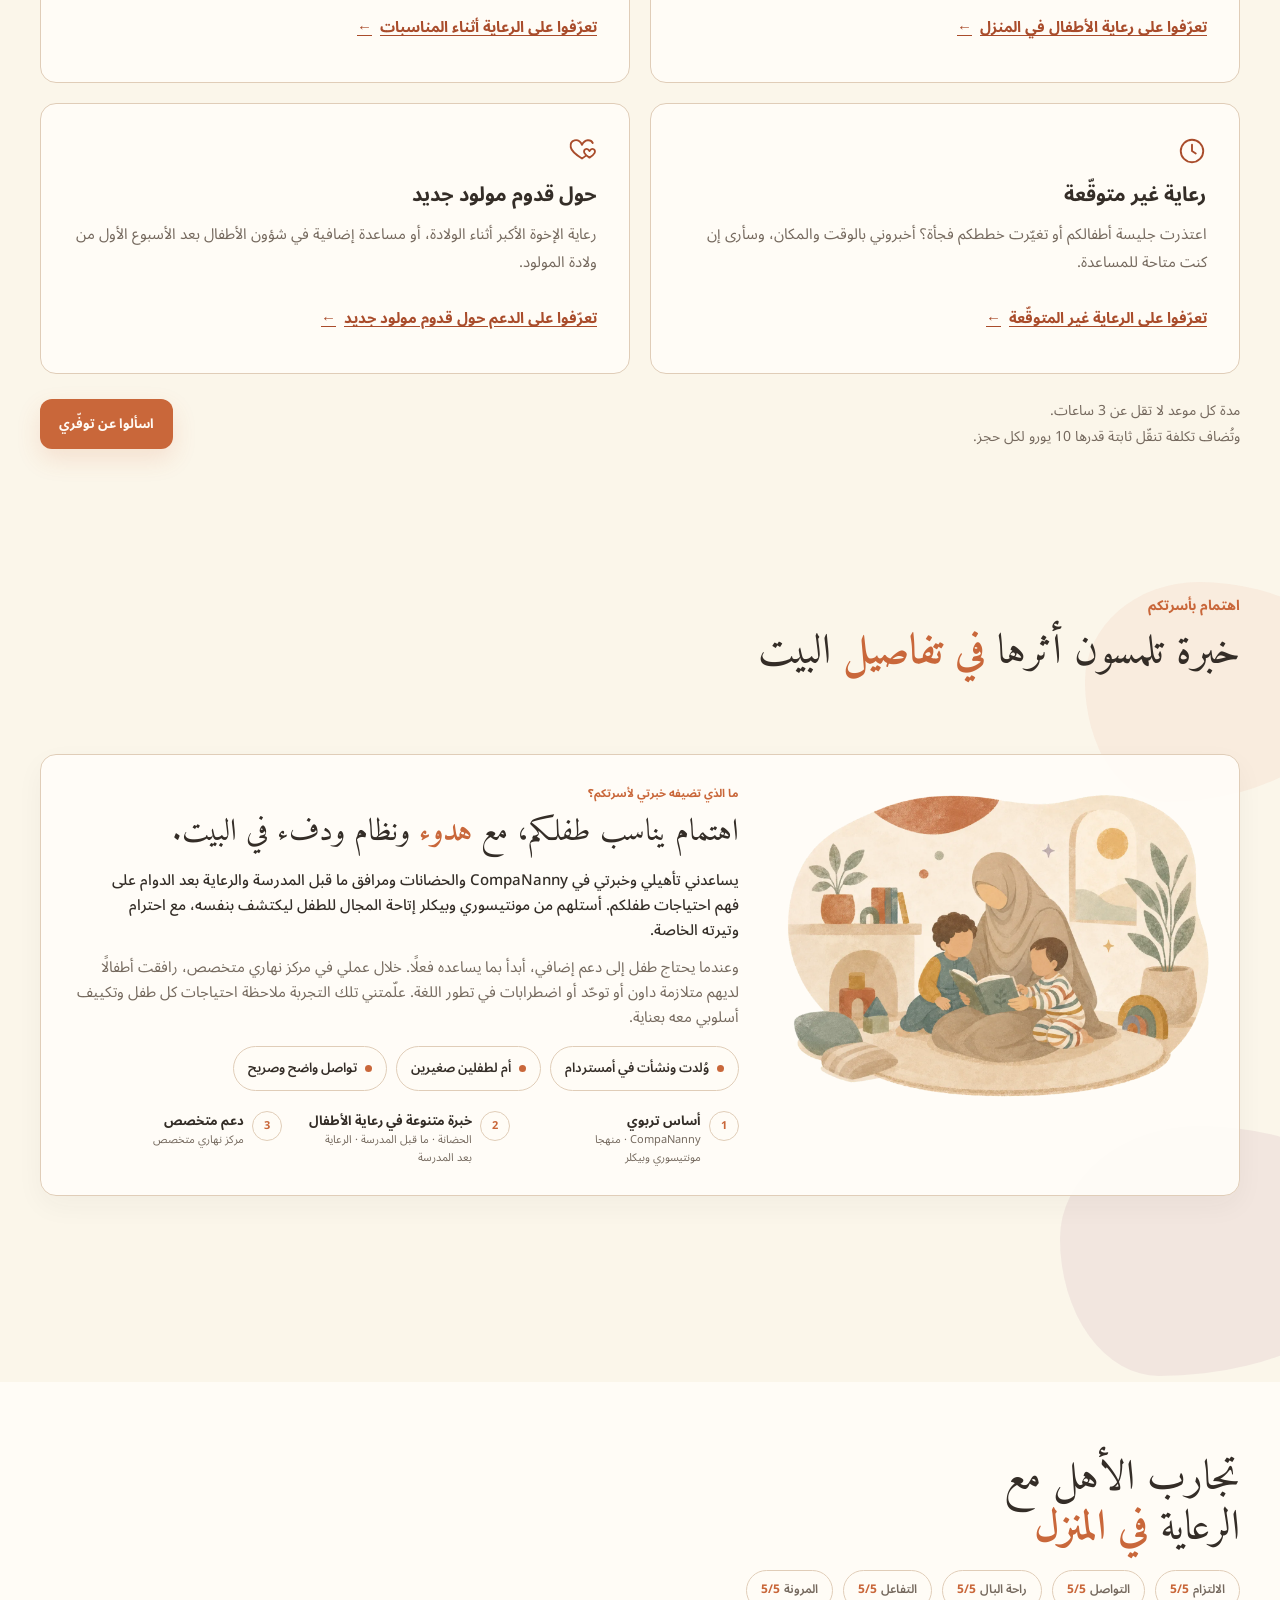
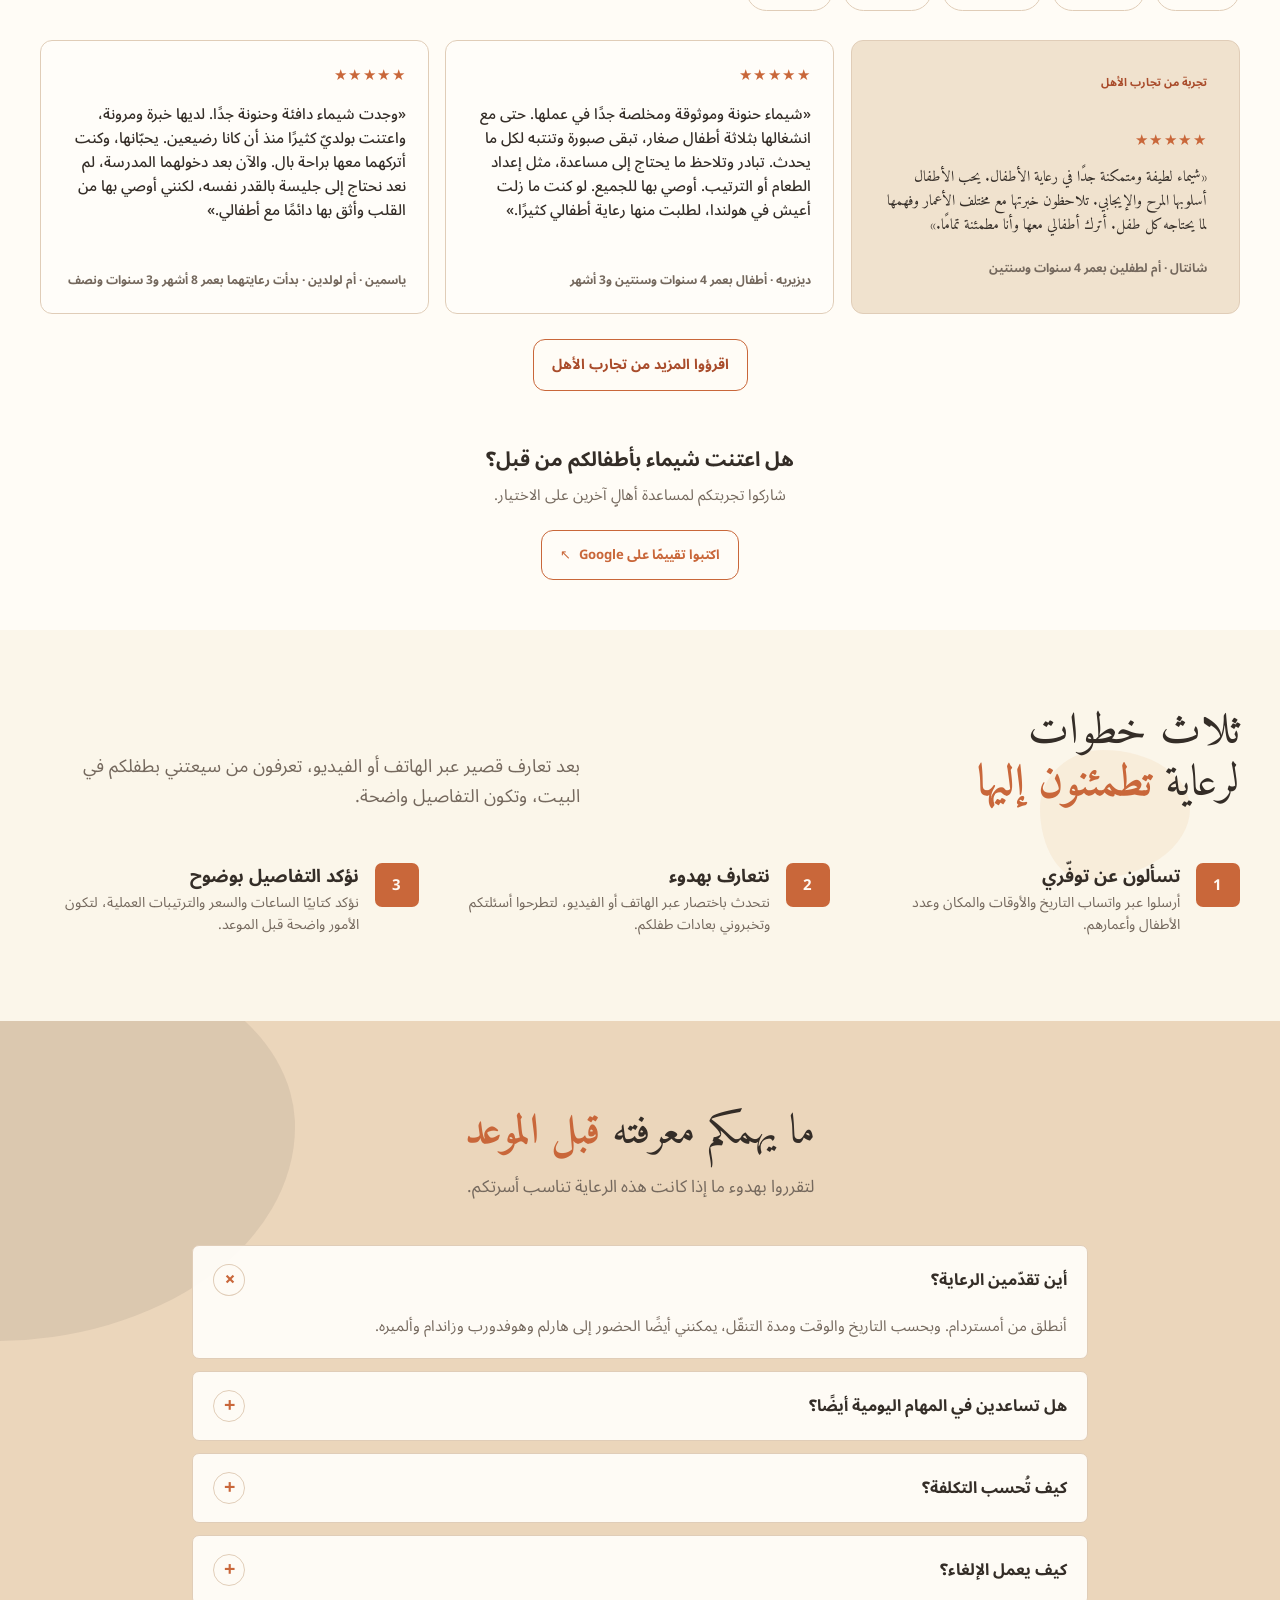
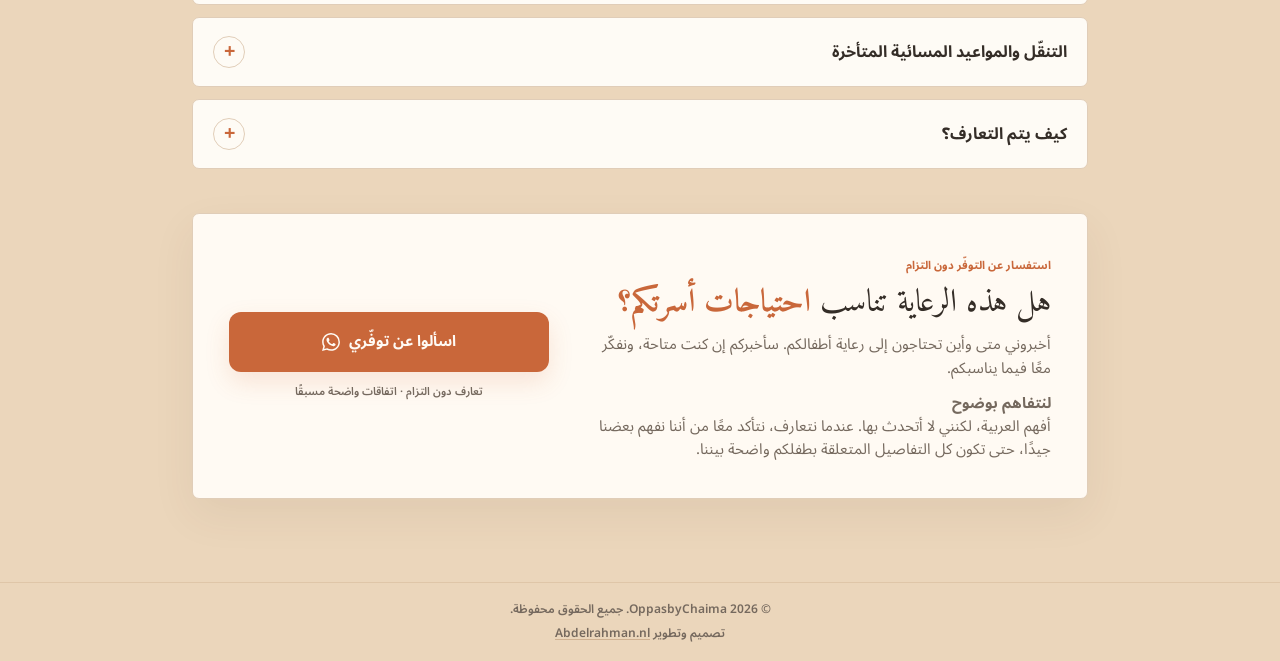
==== commit 8271f930: "Line up prices and calm touch feedback Price labels share a top line and amounts a baseline, with th" ====
--- a/ar/index.html
+++ b/ar/index.html
@@ -32,7 +32,7 @@
     <link rel="preconnect" href="https://fonts.googleapis.com">
     <link rel="preconnect" href="https://fonts.gstatic.com" crossorigin>
     <link href="https://fonts.googleapis.com/css2?family=Amiri:wght@400;700&amp;family=Noto+Sans+Arabic:wght@400;500;600;700&amp;family=Fraunces:ital,opsz,wght@0,9..144,400;0,9..144,600;1,9..144,400;1,9..144,600&amp;family=Manrope:wght@400;500;600;700&amp;display=swap" rel="stylesheet">
-    <link rel="stylesheet" href="/style.css?v=20261031-polish">
+    <link rel="stylesheet" href="/style.css?v=20261031-prices">
     <script type="application/ld+json">
 {
   "@context": "https://schema.org",
--- a/style.css
+++ b/style.css
@@ -3140,3 +3140,18 @@
 }
 .service-dialog .service-more-copy li:has(small) { font-weight: 600; color: var(--ink); }
 .service-dialog .service-more-copy li small { font-weight: 400; color: var(--muted); }
+
+/* Prices: labels share a top line, amounts share a baseline, unit sits at a fixed distance. */
+.services-preview .service-card-grid .service-moment:not(.service-moment-2) .price-row { justify-content: flex-start; }
+.services-preview .service-card-grid .service-moment:not(.service-moment-2) .price-row dd { margin-top: auto; }
+.services-preview .service-card-grid .price-row dt { font-weight: 600; color: var(--ink); }
+.services-preview .service-card-grid .price-row dt small { margin-top: .125rem; font-size: .75rem; font-weight: 400; color: var(--muted); }
+.services-preview .service-card-grid .price-row dd { display: inline-flex; align-items: baseline; gap: .375rem; font-variant-numeric: lining-nums proportional-nums; letter-spacing: -.02em; line-height: 1; }
+.services-preview .service-card-grid .price-row dd span { margin: 0; font-size: .8125rem; font-weight: 500; letter-spacing: 0; color: var(--muted); }
+
+/* Touch: no grey tap flash, and hover tints only where a pointer can hover. */
+button, a, summary, [role="button"] { -webkit-tap-highlight-color: transparent; }
+@media (hover: none) {
+ .faq-header:hover { background-color: transparent; }
+}
+html[lang="ar"] .services-preview .service-card-grid .price-row dd { flex-direction: column; align-items: flex-start; gap: .25rem; white-space: nowrap; }
